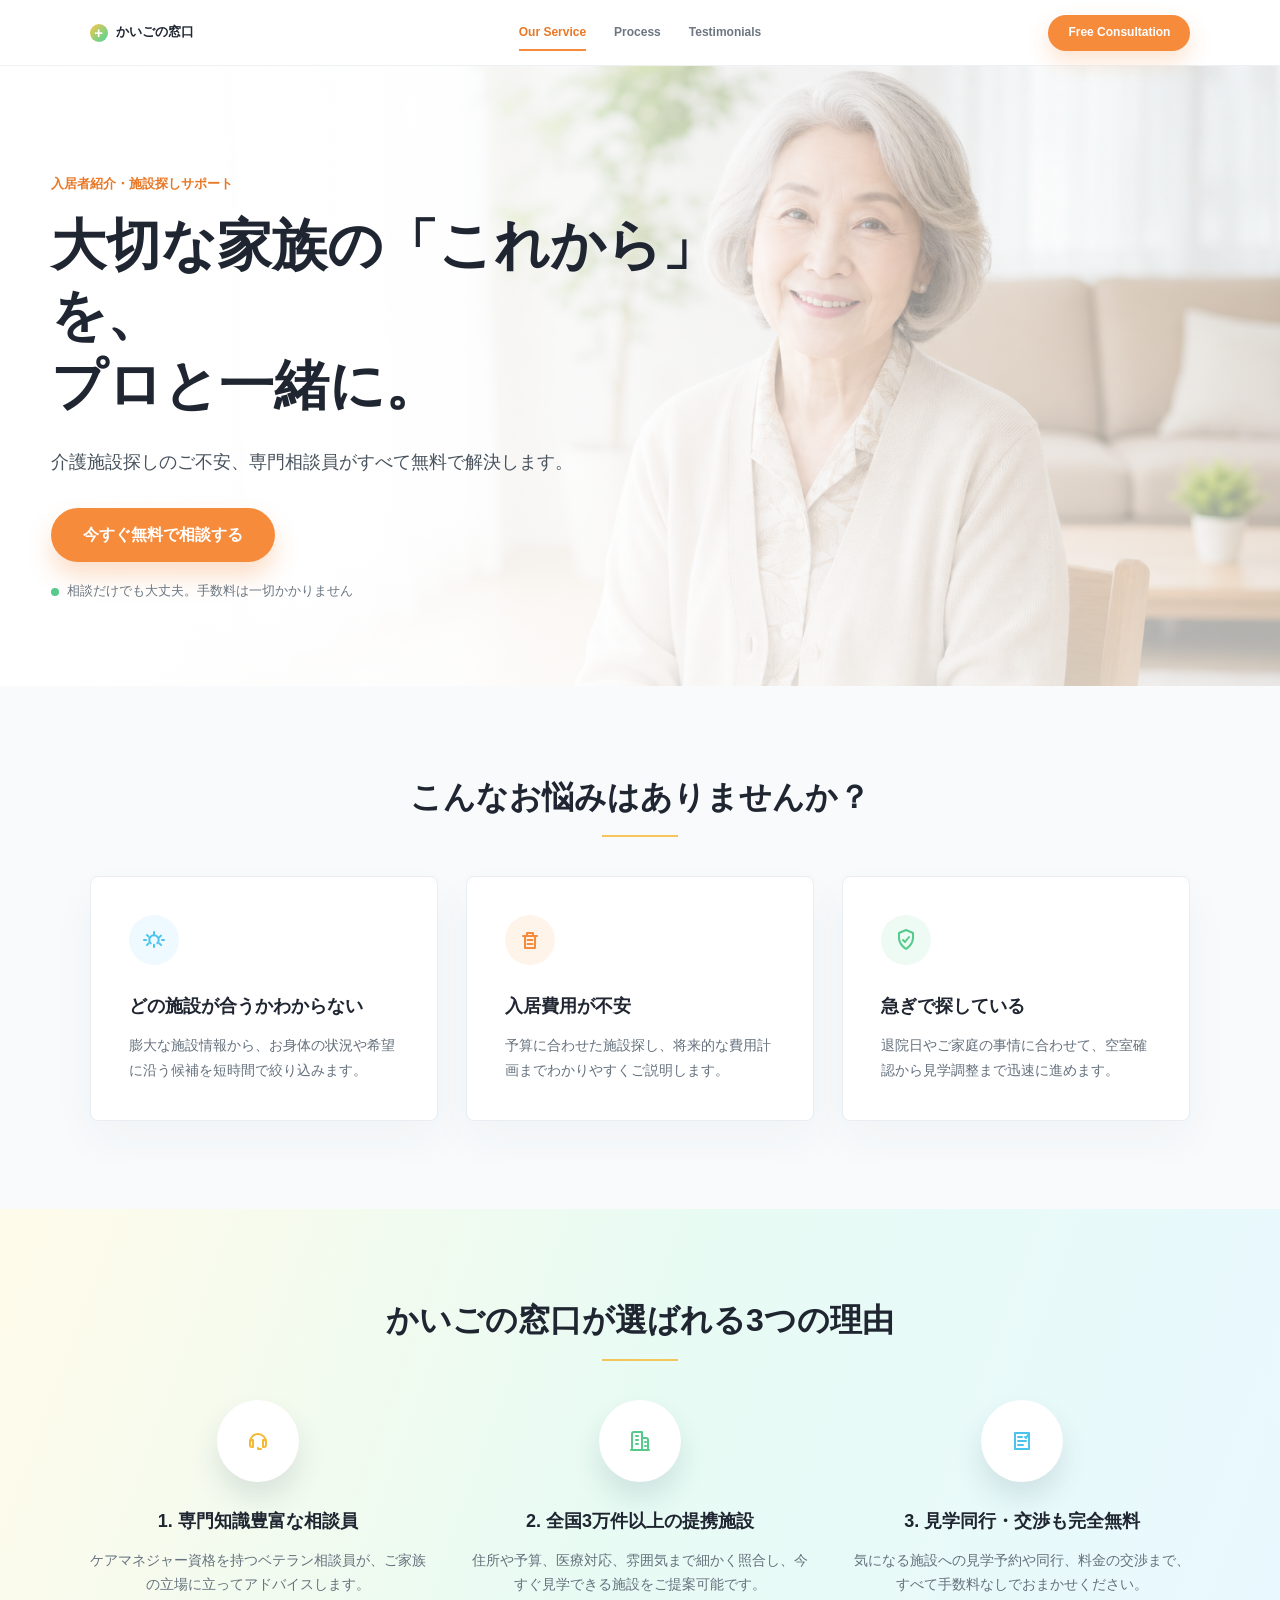
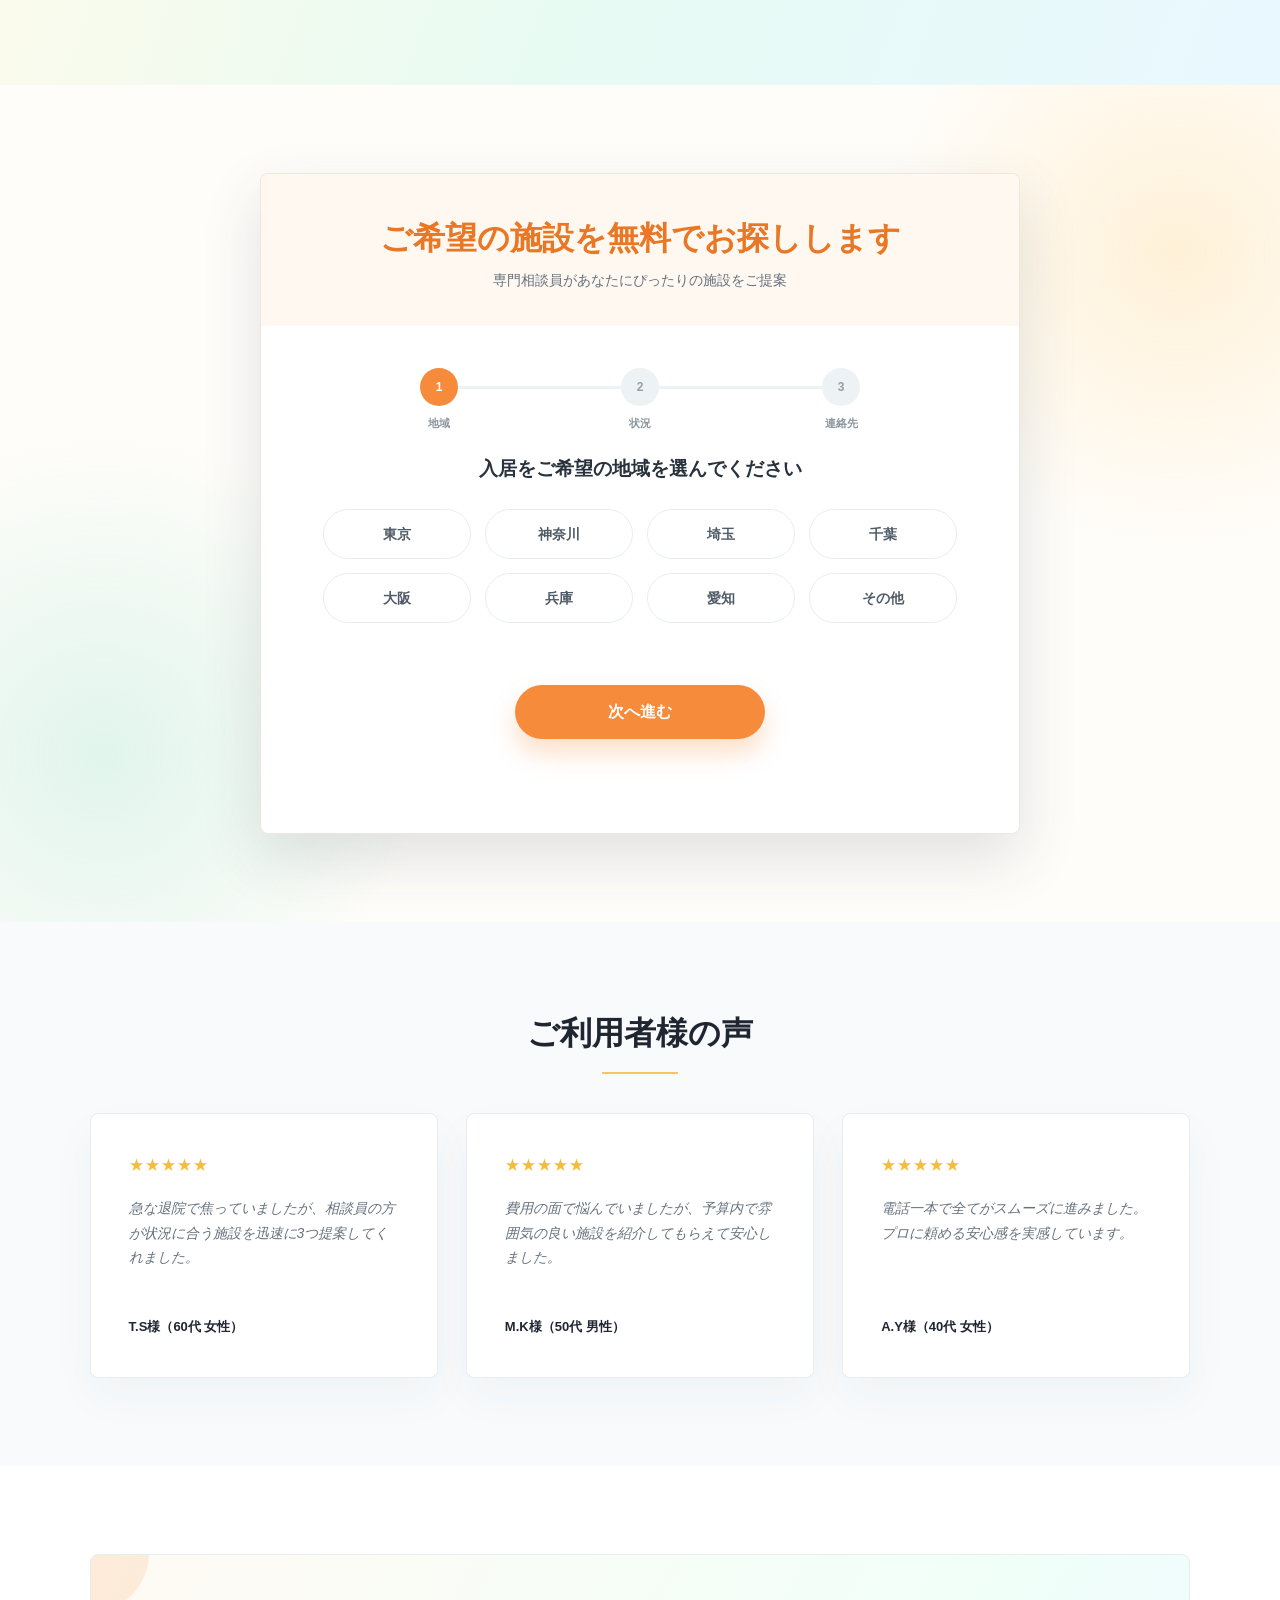
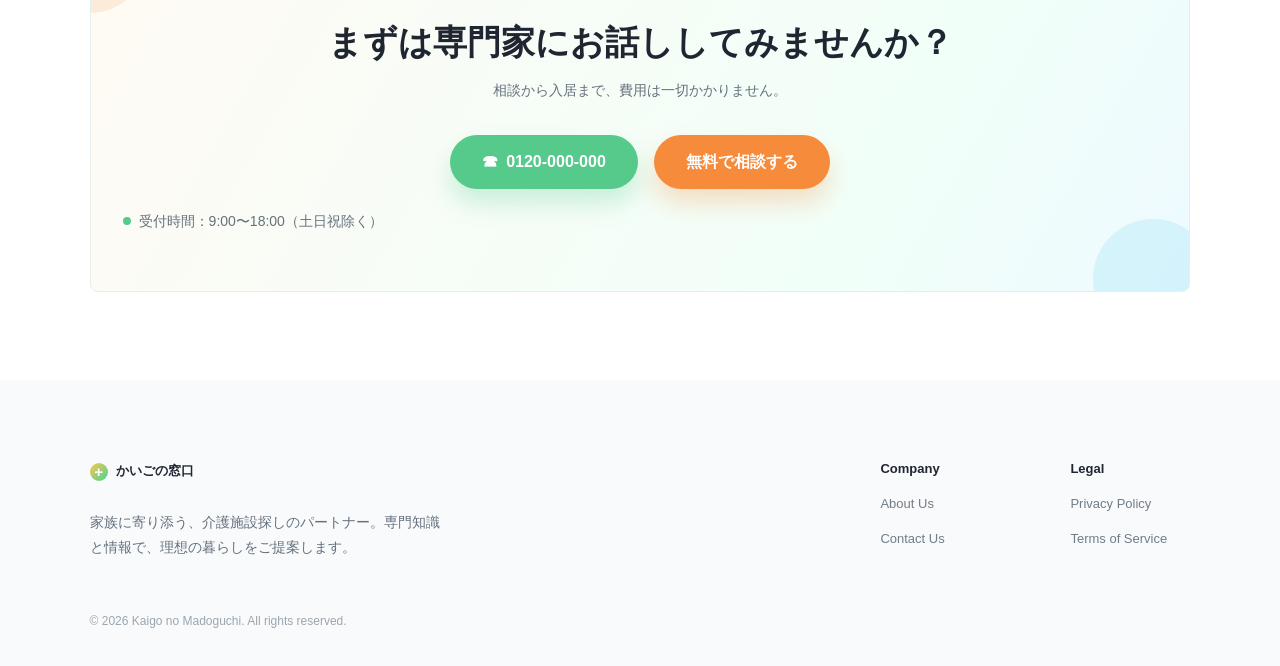
==== index.html @ 195979b4 "Netlify Forms対応・フォーム送信機能を実装" ====
<!doctype html>
<html lang="ja">
  <head>
    <meta charset="utf-8">
    <meta name="viewport" content="width=device-width, initial-scale=1">
    <title>かいごの窓口 | 入居者紹介</title>
    <meta name="description" content="介護施設探しの不安を専門相談員が無料でサポートする入居者紹介LPです。">
    <link rel="stylesheet" href="./styles.css">
  </head>
  <body>
    <header class="site-header">
      <a class="brand" href="#top" aria-label="かいごの窓口">
        <span class="brand-mark" aria-hidden="true">+</span>
        <span>かいごの窓口</span>
      </a>
      <nav class="site-nav" aria-label="ページ内ナビゲーション">
        <a class="active" href="#service">Our Service</a>
        <a href="#process">Process</a>
        <a href="#voice">Testimonials</a>
      </nav>
      <a class="nav-cta" href="#contact">Free Consultation</a>
    </header>

    <main id="top">
      <section class="hero" aria-labelledby="hero-title">
        <img class="hero-image" src="./assets/hero-senior.png" alt="明るいリビングで穏やかに微笑む高齢女性">
        <div class="hero-scrim" aria-hidden="true"></div>
        <div class="hero-content">
          <p class="eyebrow">入居者紹介・施設探しサポート</p>
          <h1 id="hero-title">大切な家族の「これから」を、<br>プロと一緒に。</h1>
          <p class="hero-copy">介護施設探しのご不安、専門相談員がすべて無料で解決します。</p>
          <a class="primary-button" href="#contact">今すぐ無料で相談する</a>
          <p class="micro-note"><span></span>相談だけでも大丈夫。手数料は一切かかりません</p>
        </div>
      </section>

      <section id="service" class="section worries" aria-labelledby="worries-title">
        <div class="section-heading">
          <h2 id="worries-title">こんなお悩みはありませんか？</h2>
        </div>
        <div class="card-grid three">
          <article class="info-card">
            <span class="icon-badge blue" aria-hidden="true">
              <svg viewBox="0 0 24 24"><path d="M12 19v-2.2m0-10.6V4m5.4 5.2 1.6-1.6M5 17l1.6-1.6M4 12H2m20 0h-2M6.6 8.6 5 7m12.4 8.4L19 17"/><path d="M8.7 15.3a4.7 4.7 0 1 1 6.6 0"/></svg>
            </span>
            <h3>どの施設が合うかわからない</h3>
            <p>膨大な施設情報から、お身体の状況や希望に沿う候補を短時間で絞り込みます。</p>
          </article>
          <article class="info-card">
            <span class="icon-badge orange" aria-hidden="true">
              <svg viewBox="0 0 24 24"><path d="M5 8h14M7 8v12h10V8M9 8V5h6v3"/><path d="M9.5 12h5m-5 4h5"/></svg>
            </span>
            <h3>入居費用が不安</h3>
            <p>予算に合わせた施設探し、将来的な費用計画までわかりやすくご説明します。</p>
          </article>
          <article class="info-card">
            <span class="icon-badge green" aria-hidden="true">
              <svg viewBox="0 0 24 24"><path d="M12 21s7-4.3 7-11V5l-7-3-7 3v5c0 6.7 7 11 7 11Z"/><path d="m9 12 2 2 4-5"/></svg>
            </span>
            <h3>急ぎで探している</h3>
            <p>退院日やご家庭の事情に合わせて、空室確認から見学調整まで迅速に進めます。</p>
          </article>
        </div>
      </section>

      <section id="process" class="section reasons" aria-labelledby="reasons-title">
        <div class="section-heading">
          <h2 id="reasons-title">かいごの窓口が選ばれる3つの理由</h2>
        </div>
        <div class="reason-grid">
          <article class="reason">
            <span class="reason-icon amber" aria-hidden="true">
              <svg viewBox="0 0 24 24"><path d="M4 13a8 8 0 1 1 16 0"/><path d="M4 13v3a2 2 0 0 0 2 2h1v-7H6a2 2 0 0 0-2 2Zm16 0v3a2 2 0 0 1-2 2h-1v-7h1a2 2 0 0 1 2 2Z"/><path d="M12 19v1h3"/></svg>
            </span>
            <h3>1. 専門知識豊富な相談員</h3>
            <p>ケアマネジャー資格を持つベテラン相談員が、ご家族の立場に立ってアドバイスします。</p>
          </article>
          <article class="reason">
            <span class="reason-icon green" aria-hidden="true">
              <svg viewBox="0 0 24 24"><path d="M4 21V5a2 2 0 0 1 2-2h8v18"/><path d="M14 9h4a2 2 0 0 1 2 2v10"/><path d="M8 7h2m-2 4h2m-2 4h2m7-2h1m-1 4h1M3 21h18"/></svg>
            </span>
            <h3>2. 全国3万件以上の提携施設</h3>
            <p>住所や予算、医療対応、雰囲気まで細かく照合し、今すぐ見学できる施設をご提案可能です。</p>
          </article>
          <article class="reason">
            <span class="reason-icon blue" aria-hidden="true">
              <svg viewBox="0 0 24 24"><path d="M5 4h14v16H5z"/><path d="M8 8h4m-4 4h8m-8 4h5"/><path d="m15 8 1 1 2-3"/></svg>
            </span>
            <h3>3. 見学同行・交渉も完全無料</h3>
            <p>気になる施設への見学予約や同行、料金の交渉まで、すべて手数料なしでおまかせください。</p>
          </article>
        </div>
      </section>

      <section id="contact" class="section form-section" aria-labelledby="form-title">
        <div class="form-shell">
          <div class="form-heading">
            <h2 id="form-title">ご希望の施設を無料でお探しします</h2>
            <p>専門相談員があなたにぴったりの施設をご提案</p>
          </div>
          <form class="step-form" name="contact" data-netlify="true" netlify-honeypot="bot-field" novalidate>
            <input type="hidden" name="form-name" value="contact">
            <input type="hidden" name="bot-field" style="display:none">
            <div class="steps" aria-label="入力ステップ">
              <span class="step-dot active" data-step-label="地域">1</span>
              <span class="step-line active"></span>
              <span class="step-dot" data-step-label="状況">2</span>
              <span class="step-line"></span>
              <span class="step-dot" data-step-label="連絡先">3</span>
            </div>

            <fieldset class="form-step active" data-step="0">
              <legend>入居をご希望の地域を選んでください</legend>
              <div class="choice-grid">
                <label><input type="radio" name="area" value="東京">東京</label>
                <label><input type="radio" name="area" value="神奈川">神奈川</label>
                <label><input type="radio" name="area" value="埼玉">埼玉</label>
                <label><input type="radio" name="area" value="千葉">千葉</label>
                <label><input type="radio" name="area" value="大阪">大阪</label>
                <label><input type="radio" name="area" value="兵庫">兵庫</label>
                <label><input type="radio" name="area" value="愛知">愛知</label>
                <label><input type="radio" name="area" value="その他">その他</label>
              </div>
            </fieldset>

            <fieldset class="form-step" data-step="1">
              <legend>いまのご状況を教えてください</legend>
              <div class="choice-grid">
                <label><input type="radio" name="timing" value="すぐに入居したい">すぐに入居したい</label>
                <label><input type="radio" name="timing" value="1か月以内">1か月以内</label>
                <label><input type="radio" name="timing" value="3か月以内">3か月以内</label>
                <label><input type="radio" name="timing" value="情報収集中">情報収集中</label>
              </div>
              <label class="select-label">
                ご予算の目安
                <select name="budget">
                  <option value="">選択してください</option>
                  <option>月額15万円以内</option>
                  <option>月額20万円以内</option>
                  <option>月額25万円以内</option>
                  <option>条件に合えば相談したい</option>
                </select>
              </label>
            </fieldset>

            <fieldset class="form-step" data-step="2">
              <legend>相談員からのご連絡先</legend>
              <div class="input-grid">
                <label>お名前<input name="name" autocomplete="name" placeholder="山田 花子"></label>
                <label>電話番号<input name="tel" inputmode="tel" autocomplete="tel" placeholder="090-0000-0000"></label>
              </div>
              <label class="textarea-label">ご相談内容<textarea name="message" rows="4" placeholder="医療対応、認知症対応、見学希望日など"></textarea></label>
            </fieldset>

            <p class="form-error" aria-live="polite"></p>
            <div class="form-actions">
              <button class="secondary-button" type="button" data-action="back">戻る</button>
              <button class="primary-button form-next" type="button" data-action="next">次へ進む</button>
              <button class="primary-button form-submit" type="submit">無料相談を送信</button>
            </div>
            <p class="form-success" role="status" aria-live="polite"></p>
          </form>
        </div>
      </section>

      <section id="voice" class="section voices" aria-labelledby="voice-title">
        <div class="section-heading">
          <h2 id="voice-title">ご利用者様の声</h2>
        </div>
        <div class="card-grid three">
          <article class="voice-card">
            <div class="stars" aria-label="5つ星">★★★★★</div>
            <p>急な退院で焦っていましたが、相談員の方が状況に合う施設を迅速に3つ提案してくれました。</p>
            <span>T.S様（60代 女性）</span>
          </article>
          <article class="voice-card">
            <div class="stars" aria-label="5つ星">★★★★★</div>
            <p>費用の面で悩んでいましたが、予算内で雰囲気の良い施設を紹介してもらえて安心しました。</p>
            <span>M.K様（50代 男性）</span>
          </article>
          <article class="voice-card">
            <div class="stars" aria-label="5つ星">★★★★★</div>
            <p>電話一本で全てがスムーズに進みました。プロに頼める安心感を実感しています。</p>
            <span>A.Y様（40代 女性）</span>
          </article>
        </div>
      </section>

      <section class="section final-cta" aria-labelledby="cta-title">
        <div class="cta-box">
          <h2 id="cta-title">まずは専門家にお話ししてみませんか？</h2>
          <p>相談から入居まで、費用は一切かかりません。</p>
          <div class="cta-actions">
            <a class="phone-button" href="tel:0120000000">0120-000-000</a>
            <a class="primary-button" href="#contact">無料で相談する</a>
          </div>
          <p class="micro-note"><span></span>受付時間：9:00〜18:00（土日祝除く）</p>
        </div>
      </section>
    </main>

    <footer class="site-footer">
      <div>
        <a class="brand" href="#top" aria-label="かいごの窓口">
          <span class="brand-mark" aria-hidden="true">+</span>
          <span>かいごの窓口</span>
        </a>
        <p>家族に寄り添う、介護施設探しのパートナー。専門知識と情報で、理想の暮らしをご提案します。</p>
      </div>
      <div class="footer-links">
        <div>
          <strong>Company</strong>
          <a href="#service">About Us</a>
          <a href="#contact">Contact Us</a>
        </div>
        <div>
          <strong>Legal</strong>
          <a href="#">Privacy Policy</a>
          <a href="#">Terms of Service</a>
        </div>
      </div>
      <small>© 2026 Kaigo no Madoguchi. All rights reserved.</small>
    </footer>

    <script src="./script.js"></script>
  </body>
</html>
---- styles.css ----
:root {
  --ink: #202631;
  --muted: #65717d;
  --line: #e9edf1;
  --soft: #f7f9fb;
  --orange: #f68b3c;
  --orange-dark: #e87826;
  --green: #55ca8b;
  --blue: #4bc4ed;
  --cream: #fff8f1;
  --shadow: 0 24px 60px rgba(40, 55, 70, .14);
}

* {
  box-sizing: border-box;
}

html {
  scroll-behavior: smooth;
}

body {
  margin: 0;
  color: var(--ink);
  font-family: -apple-system, BlinkMacSystemFont, "Hiragino Sans", "Yu Gothic", "YuGothic", "Noto Sans JP", sans-serif;
  line-height: 1.75;
  background: #fff;
}

a {
  color: inherit;
  text-decoration: none;
}

button,
input,
select,
textarea {
  font: inherit;
}

.site-header {
  position: sticky;
  top: 0;
  z-index: 20;
  display: grid;
  grid-template-columns: 1fr auto 1fr;
  align-items: center;
  gap: 24px;
  min-height: 62px;
  padding: 0 7vw;
  background: rgba(255, 255, 255, .9);
  border-bottom: 1px solid rgba(233, 237, 241, .78);
  backdrop-filter: blur(18px);
}

.brand {
  display: inline-flex;
  align-items: center;
  gap: 8px;
  width: max-content;
  font-size: 13px;
  font-weight: 700;
  letter-spacing: 0;
}

.brand-mark {
  display: grid;
  place-items: center;
  width: 18px;
  height: 18px;
  color: #fff;
  font-size: 15px;
  line-height: 1;
  background: linear-gradient(135deg, #ffc64a, #43d59b);
  border-radius: 50%;
}

.site-nav {
  display: flex;
  align-items: center;
  gap: 28px;
  color: #6d7680;
  font-size: 12px;
  font-weight: 700;
}

.site-nav a {
  position: relative;
  padding: 22px 0;
}

.site-nav a.active,
.site-nav a:hover {
  color: var(--orange-dark);
}

.site-nav a.active::after {
  position: absolute;
  left: 0;
  right: 0;
  bottom: 14px;
  height: 2px;
  background: var(--orange);
  content: "";
}

.nav-cta {
  justify-self: end;
  display: inline-flex;
  align-items: center;
  justify-content: center;
  min-height: 36px;
  padding: 0 20px;
  color: #fff;
  font-size: 12px;
  font-weight: 800;
  background: var(--orange);
  border-radius: 999px;
  box-shadow: 0 10px 22px rgba(246, 139, 60, .24);
}

.hero {
  position: relative;
  min-height: 620px;
  display: grid;
  align-items: center;
  overflow: hidden;
  background: #f8f5ef;
}

.hero-image {
  position: absolute;
  inset: 0;
  width: 100%;
  height: 100%;
  object-fit: cover;
  object-position: 64% center;
}

.hero-scrim {
  position: absolute;
  inset: 0;
  background:
    linear-gradient(90deg, rgba(255, 255, 255, .96) 0%, rgba(255, 255, 255, .88) 30%, rgba(255, 255, 255, .36) 66%, rgba(255, 255, 255, .18) 100%),
    linear-gradient(180deg, rgba(255, 255, 255, .1), rgba(255, 255, 255, .64));
}

.hero-content {
  position: relative;
  z-index: 1;
  width: min(92vw, 1180px);
  margin: 0 auto;
  padding-top: 24px;
}

.eyebrow {
  margin: 0 0 14px;
  color: var(--orange-dark);
  font-size: 13px;
  font-weight: 800;
}

h1,
h2,
h3,
p {
  overflow-wrap: anywhere;
}

h1 {
  max-width: 760px;
  margin: 0;
  font-size: clamp(35px, 4.3vw, 56px);
  line-height: 1.28;
  letter-spacing: 0;
}

h1::first-line {
  color: var(--ink);
}

.hero-copy {
  max-width: 570px;
  margin: 26px 0 30px;
  color: #48525d;
  font-size: 18px;
}

.primary-button,
.secondary-button,
.phone-button {
  display: inline-flex;
  align-items: center;
  justify-content: center;
  min-height: 54px;
  padding: 0 32px;
  border: 0;
  border-radius: 999px;
  cursor: pointer;
  font-weight: 800;
  transition: transform .18s ease, box-shadow .18s ease, background .18s ease;
}

.primary-button {
  color: #fff;
  background: var(--orange);
  box-shadow: 0 14px 25px rgba(246, 139, 60, .28);
}

.primary-button:hover,
.phone-button:hover {
  transform: translateY(-2px);
}

.primary-button:hover {
  background: var(--orange-dark);
}

.secondary-button {
  color: #55616d;
  background: #fff;
  border: 1px solid var(--line);
}

.micro-note {
  display: flex;
  align-items: center;
  gap: 8px;
  margin: 18px 0 0;
  color: #6a7681;
  font-size: 13px;
}

.micro-note span {
  width: 8px;
  height: 8px;
  background: var(--green);
  border-radius: 50%;
}

.section {
  padding: 88px 7vw;
}

.section-heading {
  margin: 0 auto 56px;
  text-align: center;
}

.section-heading h2 {
  position: relative;
  display: inline-block;
  margin: 0;
  font-size: clamp(24px, 2.5vw, 32px);
  line-height: 1.45;
  letter-spacing: 0;
}

.section-heading h2::after {
  position: absolute;
  left: 50%;
  bottom: -17px;
  width: 76px;
  height: 2px;
  background: #f4c65b;
  transform: translateX(-50%);
  content: "";
}

.worries,
.voices {
  background: #f8fafc;
}

.card-grid {
  width: min(1120px, 100%);
  margin: 0 auto;
  display: grid;
  gap: 28px;
}

.card-grid.three {
  grid-template-columns: repeat(3, minmax(0, 1fr));
}

.info-card,
.voice-card {
  min-height: 238px;
  padding: 38px;
  background: #fff;
  border: 1px solid var(--line);
  border-radius: 8px;
  box-shadow: 0 18px 45px rgba(44, 64, 84, .04);
}

.icon-badge,
.reason-icon {
  display: grid;
  place-items: center;
  border-radius: 50%;
}

.icon-badge {
  width: 50px;
  height: 50px;
  margin-bottom: 28px;
}

.icon-badge svg,
.reason-icon svg {
  width: 24px;
  height: 24px;
  fill: none;
  stroke: currentColor;
  stroke-width: 2;
  stroke-linecap: round;
  stroke-linejoin: round;
}

.icon-badge.blue {
  color: var(--blue);
  background: #eefaff;
}

.icon-badge.orange {
  color: var(--orange);
  background: #fff4ea;
}

.icon-badge.green {
  color: var(--green);
  background: #eefbf4;
}

.info-card h3,
.reason h3 {
  margin: 0 0 12px;
  font-size: 18px;
  line-height: 1.55;
}

.info-card p,
.reason p,
.voice-card p,
.form-heading p,
.cta-box p,
.site-footer p {
  margin: 0;
  color: var(--muted);
  font-size: 14px;
}

.reasons {
  background:
    linear-gradient(110deg, rgba(255, 249, 226, .72), rgba(226, 250, 241, .82) 50%, rgba(229, 247, 255, .85));
}

.reason-grid {
  width: min(1120px, 100%);
  margin: 0 auto;
  display: grid;
  grid-template-columns: repeat(3, minmax(0, 1fr));
  gap: 46px;
  text-align: center;
}

.reason-icon {
  width: 82px;
  height: 82px;
  margin: 0 auto 26px;
  background: #fff;
  border: 1px solid rgba(255, 255, 255, .84);
  box-shadow: 0 16px 28px rgba(35, 69, 86, .12);
}

.reason-icon.amber {
  color: #f6b933;
}

.reason-icon.green {
  color: var(--green);
}

.reason-icon.blue {
  color: var(--blue);
}

.form-section {
  position: relative;
  background:
    radial-gradient(circle at 8% 80%, rgba(105, 214, 184, .2), transparent 24%),
    radial-gradient(circle at 92% 20%, rgba(254, 201, 95, .22), transparent 22%),
    #fffdfa;
}

.form-shell {
  width: min(760px, 100%);
  margin: 0 auto;
  overflow: hidden;
  background: #fff;
  border: 1px solid rgba(236, 229, 221, .92);
  border-radius: 8px;
  box-shadow: var(--shadow);
}

.form-heading {
  padding: 42px 32px 34px;
  text-align: center;
  background: var(--cream);
}

.form-heading h2 {
  margin: 0 0 8px;
  color: var(--orange-dark);
  font-size: clamp(24px, 3vw, 32px);
  line-height: 1.38;
}

.step-form {
  padding: 42px clamp(22px, 6vw, 62px) 50px;
}

.steps {
  display: grid;
  grid-template-columns: 38px 1fr 38px 1fr 38px;
  align-items: center;
  width: min(440px, 100%);
  margin: 0 auto 46px;
}

.step-dot {
  position: relative;
  display: grid;
  place-items: center;
  width: 38px;
  height: 38px;
  color: #95a0aa;
  font-size: 12px;
  font-weight: 800;
  background: #edf2f4;
  border-radius: 50%;
}

.step-dot::after {
  position: absolute;
  top: calc(100% + 8px);
  left: 50%;
  color: #8b969f;
  font-size: 11px;
  white-space: nowrap;
  transform: translateX(-50%);
  content: attr(data-step-label);
}

.step-dot.active {
  color: #fff;
  background: var(--orange);
}

.step-line {
  height: 3px;
  background: #edf2f4;
}

.step-line.active {
  background: var(--orange);
}

.form-step {
  display: none;
  margin: 0;
  padding: 0;
  border: 0;
}

.form-step.active {
  display: block;
}

legend {
  width: 100%;
  margin-bottom: 24px;
  color: #28323d;
  font-size: 19px;
  font-weight: 800;
  text-align: center;
}

.choice-grid {
  display: grid;
  grid-template-columns: repeat(4, minmax(0, 1fr));
  gap: 14px;
}

.choice-grid label {
  display: grid;
  place-items: center;
  min-height: 50px;
  color: #4f5b66;
  font-size: 14px;
  font-weight: 700;
  background: #fff;
  border: 1px solid var(--line);
  border-radius: 999px;
  cursor: pointer;
}

.choice-grid input {
  position: absolute;
  opacity: 0;
  pointer-events: none;
}

.choice-grid label:has(input:checked) {
  color: #fff;
  background: var(--orange);
  border-color: var(--orange);
  box-shadow: 0 10px 20px rgba(246, 139, 60, .18);
}

.select-label,
.textarea-label,
.input-grid label {
  display: grid;
  gap: 8px;
  color: #4f5b66;
  font-size: 14px;
  font-weight: 800;
}

.select-label {
  margin-top: 24px;
}

select,
input,
textarea {
  width: 100%;
  min-height: 50px;
  padding: 12px 16px;
  color: var(--ink);
  background: #fff;
  border: 1px solid var(--line);
  border-radius: 8px;
  outline: none;
}

textarea {
  min-height: 112px;
  resize: vertical;
}

select:focus,
input:focus,
textarea:focus {
  border-color: var(--orange);
  box-shadow: 0 0 0 4px rgba(246, 139, 60, .12);
}

.input-grid {
  display: grid;
  grid-template-columns: repeat(2, minmax(0, 1fr));
  gap: 18px;
}

.textarea-label {
  margin-top: 18px;
}

.form-error,
.form-success {
  min-height: 24px;
  margin: 20px 0 0;
  text-align: center;
  font-size: 14px;
  font-weight: 800;
}

.form-error {
  color: #c94b31;
}

.form-success {
  color: #219862;
}

.form-actions {
  display: flex;
  justify-content: center;
  gap: 12px;
  margin-top: 18px;
}

.form-actions .primary-button {
  min-width: 250px;
}

.form-submit,
.secondary-button[hidden] {
  display: none;
}

.stars {
  margin-bottom: 18px;
  color: #f5bd33;
  font-size: 15px;
  letter-spacing: 1px;
}

.voice-card p {
  min-height: 98px;
  font-style: italic;
}

.voice-card span {
  display: block;
  margin-top: 22px;
  font-size: 13px;
  font-weight: 800;
}

.final-cta {
  background: #fff;
}

.cta-box {
  position: relative;
  width: min(1120px, 100%);
  margin: 0 auto;
  padding: 58px 32px;
  overflow: hidden;
  text-align: center;
  background: linear-gradient(120deg, #fffaf4, #f1fff9 72%, #eefaff);
  border: 1px solid #e4f0ec;
  border-radius: 8px;
}

.cta-box::before,
.cta-box::after {
  position: absolute;
  width: 120px;
  height: 120px;
  border-radius: 50%;
  content: "";
}

.cta-box::before {
  top: -62px;
  left: -62px;
  background: rgba(246, 139, 60, .14);
}

.cta-box::after {
  right: -24px;
  bottom: -48px;
  background: rgba(75, 196, 237, .16);
}

.cta-box h2 {
  margin: 0 0 6px;
  font-size: clamp(24px, 2.8vw, 34px);
}

.cta-actions {
  position: relative;
  z-index: 1;
  display: flex;
  justify-content: center;
  gap: 16px;
  margin: 32px 0 20px;
}

.phone-button {
  color: #fff;
  background: var(--green);
  box-shadow: 0 14px 25px rgba(85, 202, 139, .28);
}

.phone-button::before {
  margin-right: 8px;
  content: "☎";
}

.site-footer {
  display: grid;
  grid-template-columns: 1fr auto;
  gap: 52px;
  padding: 78px 7vw 34px;
  background: #f8fafc;
}

.site-footer p {
  max-width: 360px;
  margin-top: 24px;
}

.footer-links {
  display: flex;
  gap: 70px;
}

.footer-links div {
  display: grid;
  gap: 12px;
  align-content: start;
  min-width: 120px;
  color: #727d87;
  font-size: 13px;
}

.footer-links strong {
  color: var(--ink);
  font-size: 13px;
}

.site-footer small {
  grid-column: 1 / -1;
  color: #9ca6ae;
  font-size: 12px;
}

@media (max-width: 900px) {
  .site-header {
    grid-template-columns: 1fr auto;
    padding: 0 22px;
  }

  .site-nav {
    display: none;
  }

  .nav-cta {
    min-height: 34px;
    padding: 0 14px;
  }

  .hero {
    min-height: 560px;
  }

  .hero-scrim {
    background: linear-gradient(90deg, rgba(255, 255, 255, .98), rgba(255, 255, 255, .74));
  }

  .card-grid.three,
  .reason-grid,
  .input-grid,
  .site-footer {
    grid-template-columns: 1fr;
  }

  .info-card,
  .voice-card {
    min-height: auto;
  }

  .choice-grid {
    grid-template-columns: repeat(2, minmax(0, 1fr));
  }

  .footer-links {
    gap: 36px;
  }
}

@media (max-width: 560px) {
  .section {
    padding: 66px 20px;
  }

  .hero {
    min-height: 640px;
  }

  .hero-content {
    width: calc(100% - 40px);
  }

  h1 {
    font-size: 34px;
  }

  .hero-copy {
    font-size: 16px;
  }

  .primary-button,
  .secondary-button,
  .phone-button {
    width: 100%;
    padding-inline: 18px;
  }

  .info-card,
  .voice-card {
    padding: 30px;
  }

  .reason-grid {
    gap: 38px;
  }

  .form-heading {
    padding: 34px 20px 28px;
  }

  .step-form {
    padding: 36px 20px 42px;
  }

  .choice-grid {
    gap: 10px;
  }

  .choice-grid label {
    min-height: 48px;
    font-size: 13px;
  }

  .form-actions,
  .cta-actions {
    flex-direction: column;
  }

  .form-actions .primary-button {
    min-width: 0;
  }

  .footer-links {
    flex-direction: column;
  }
}
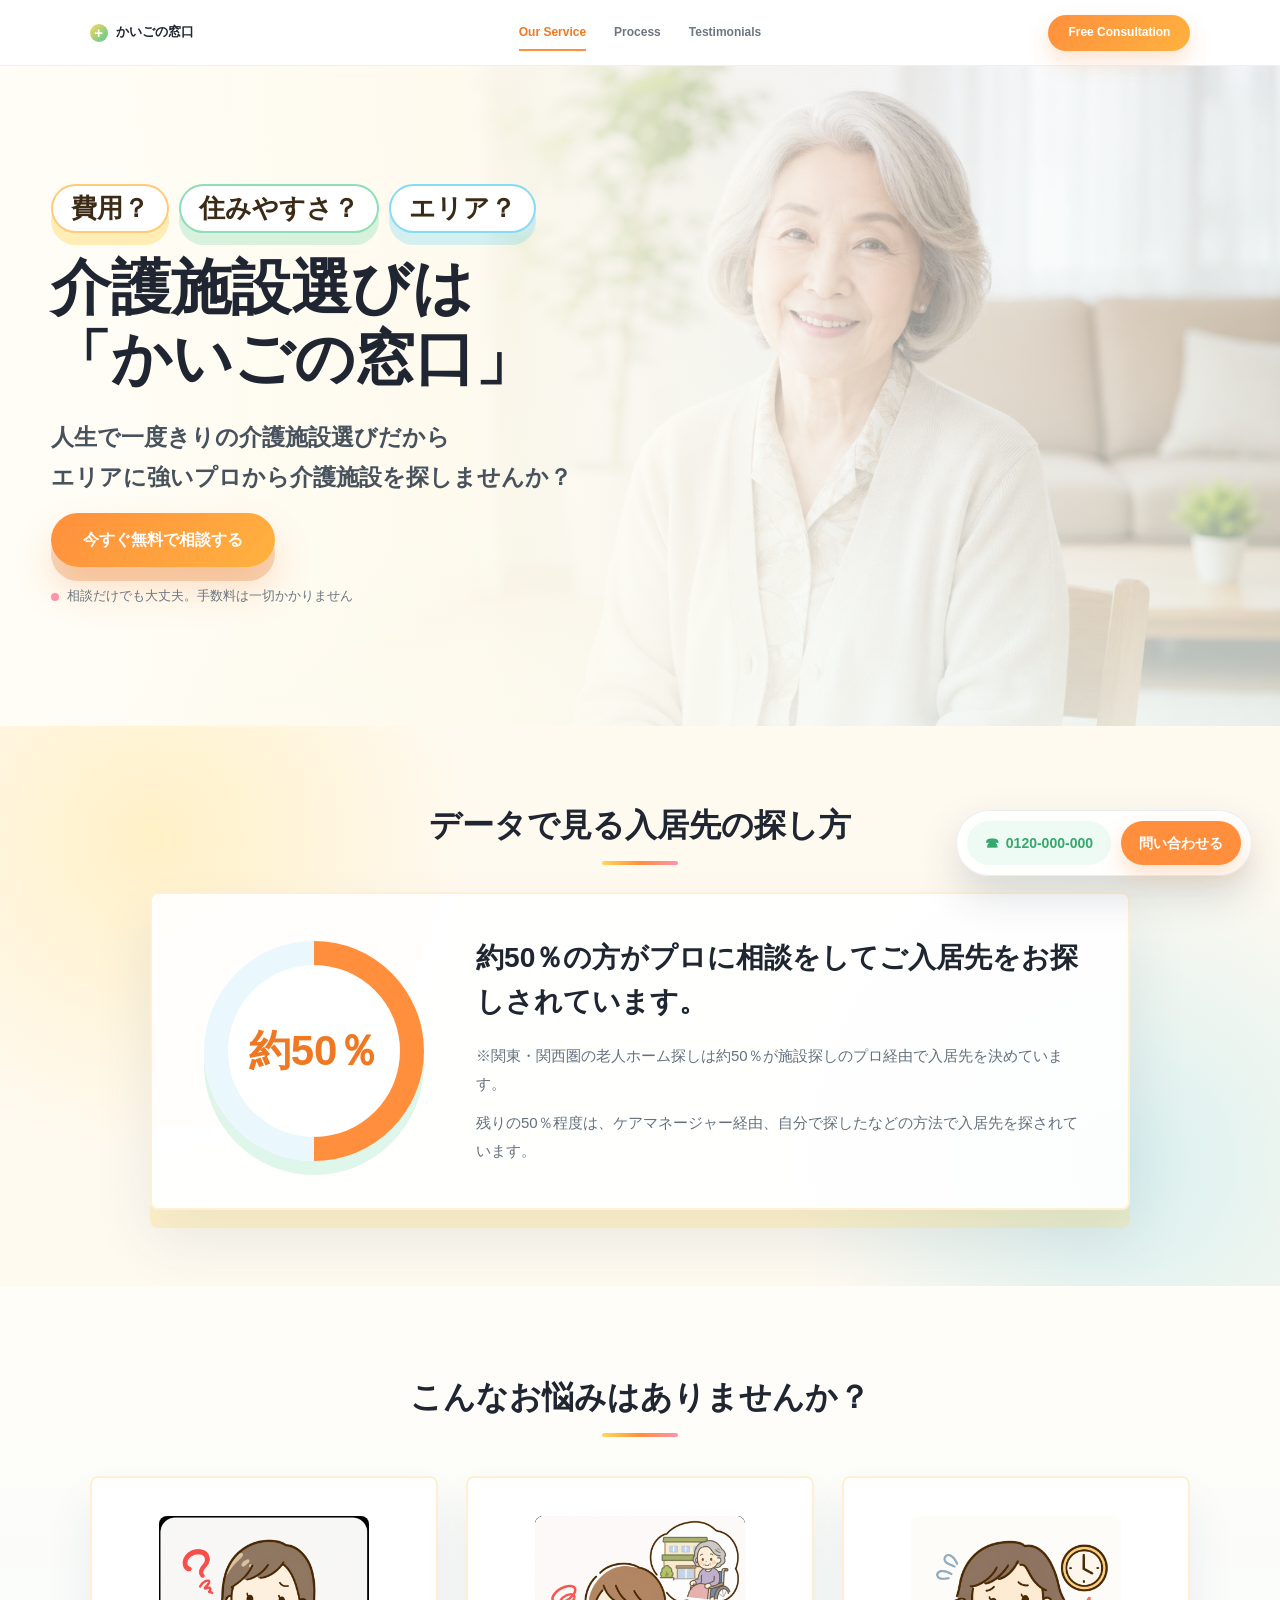
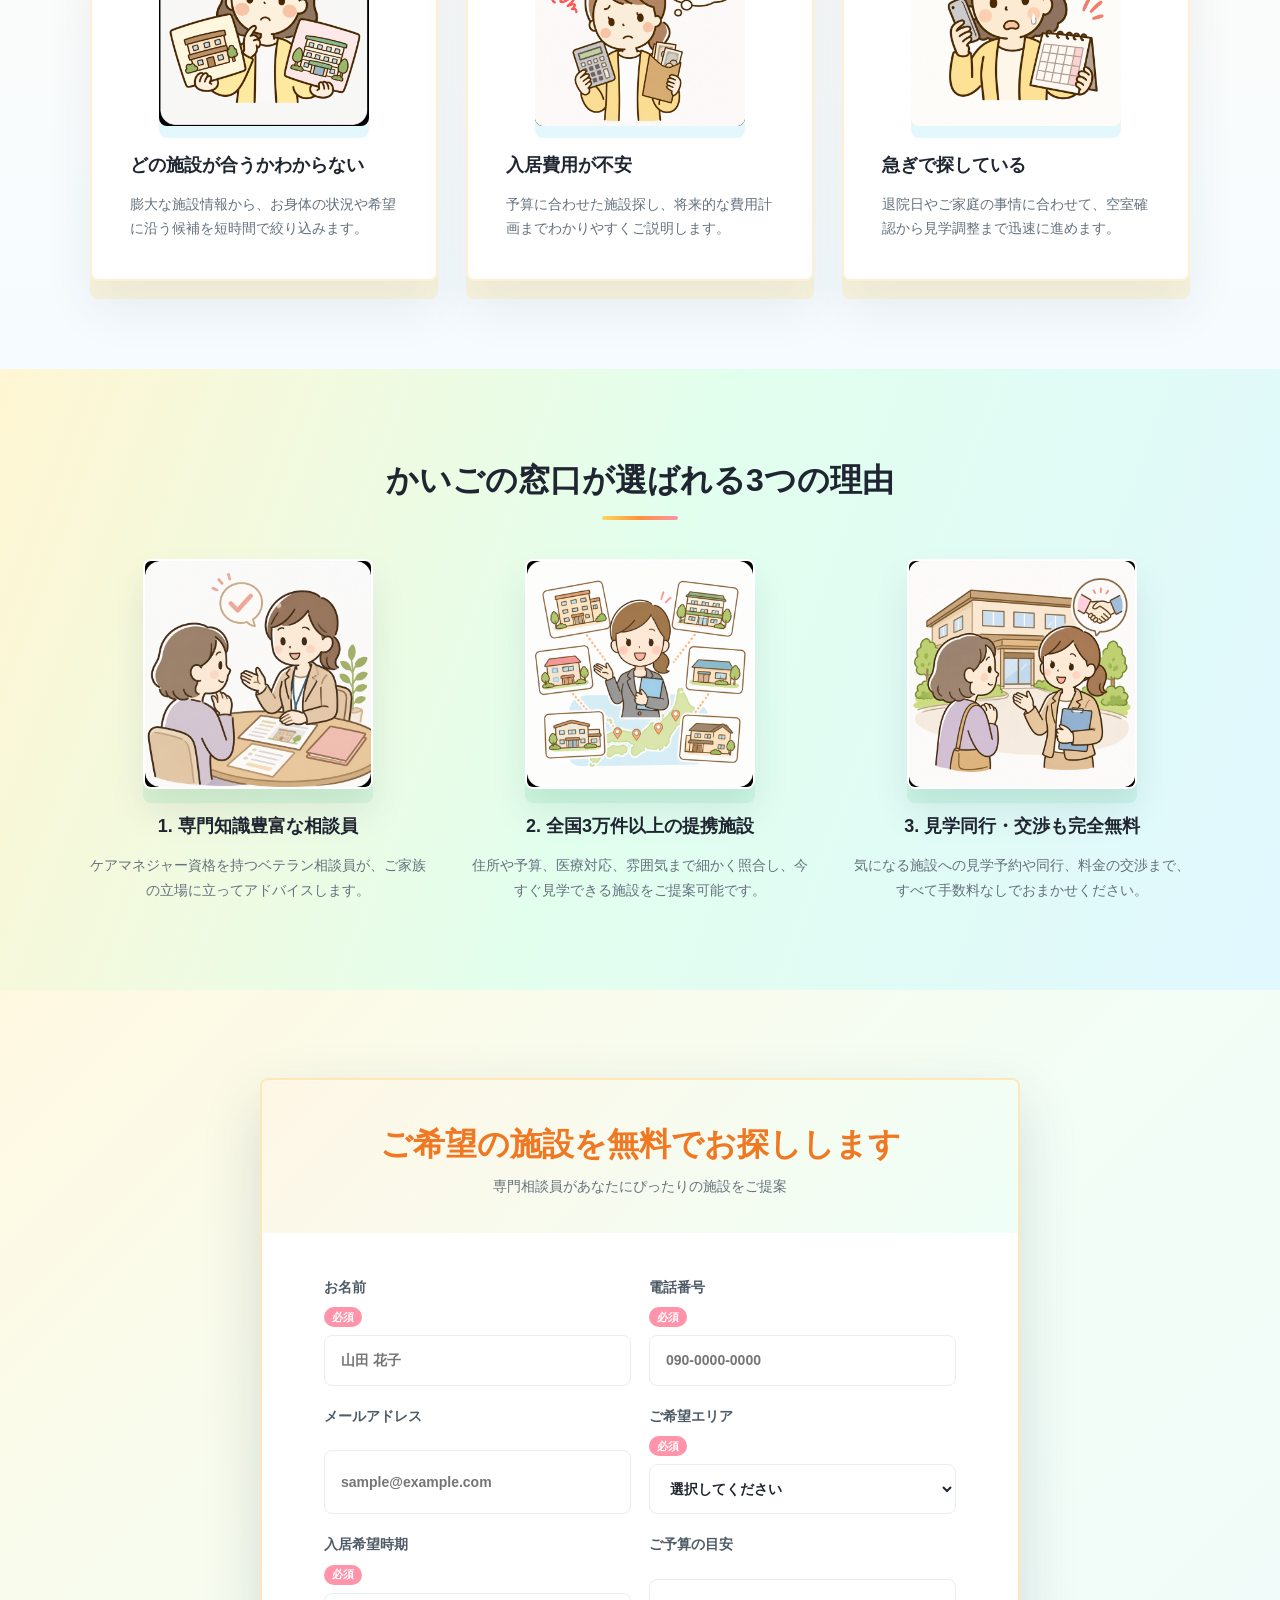
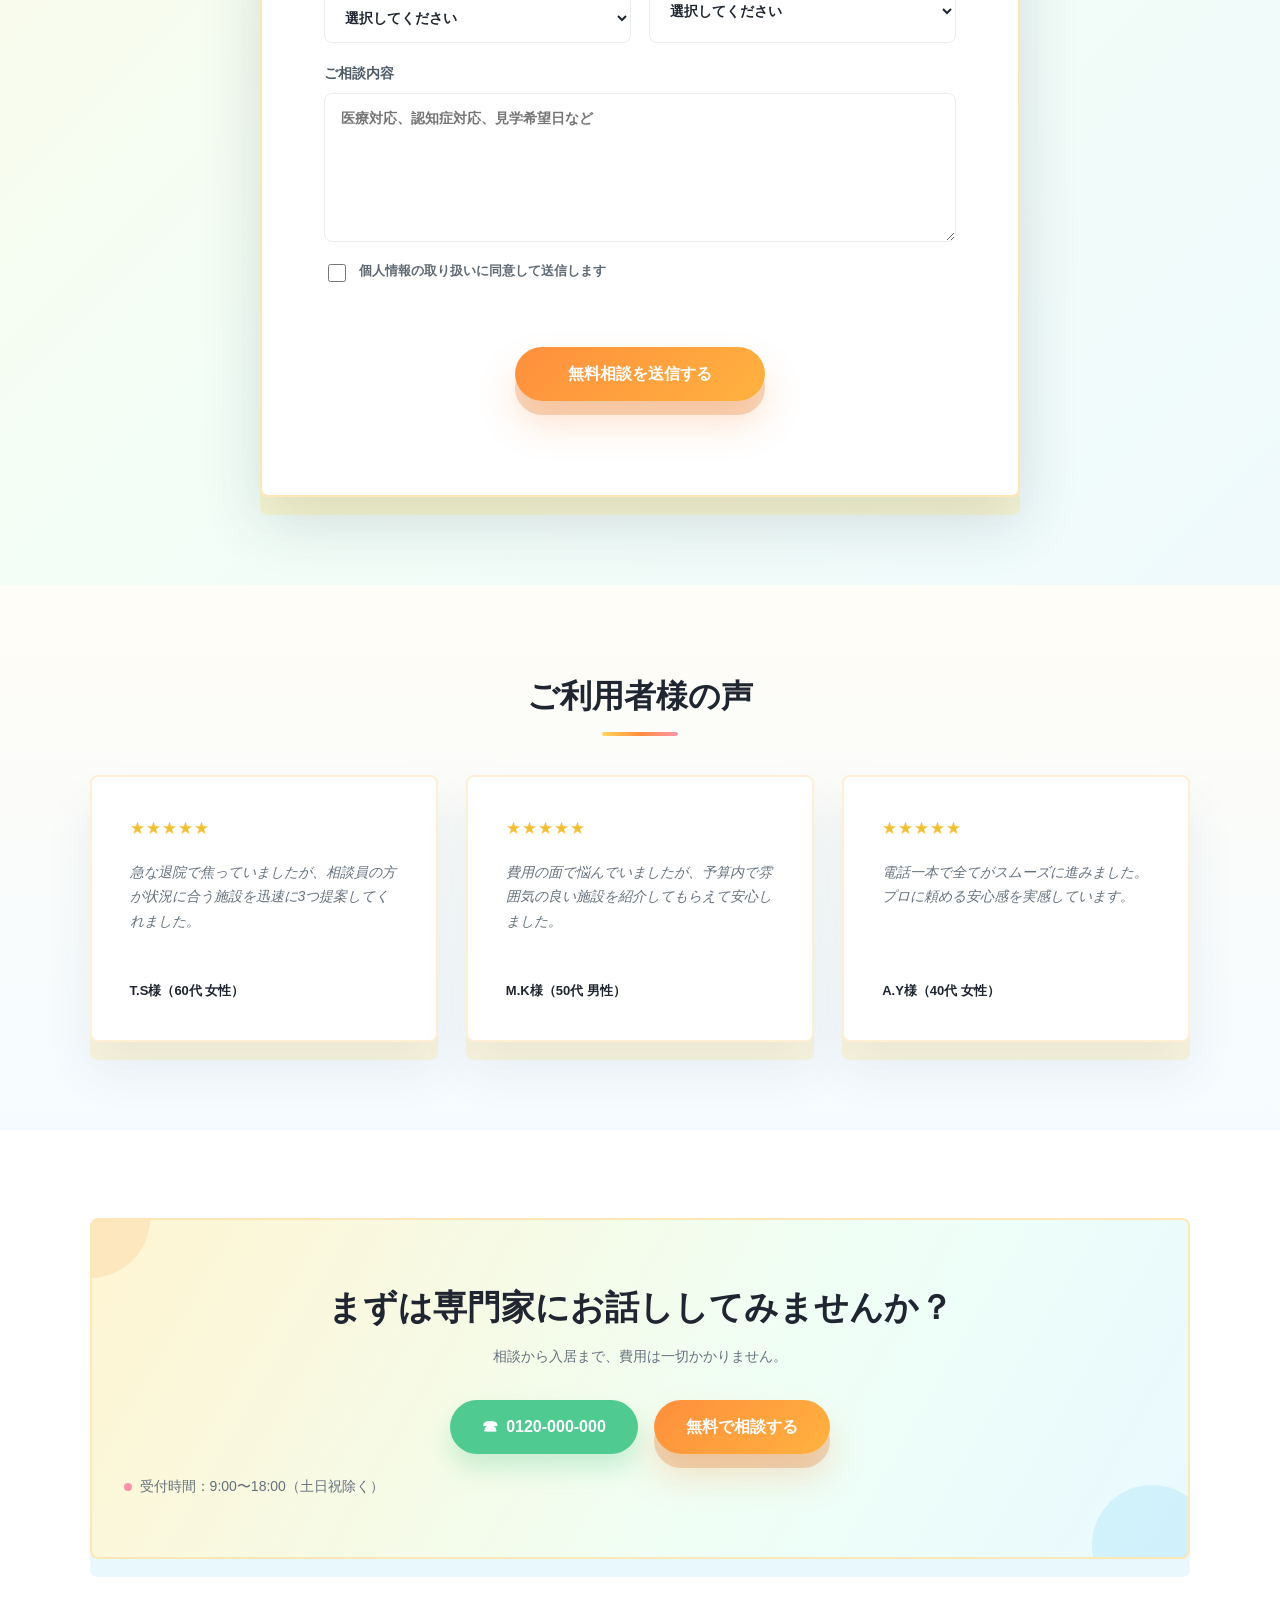
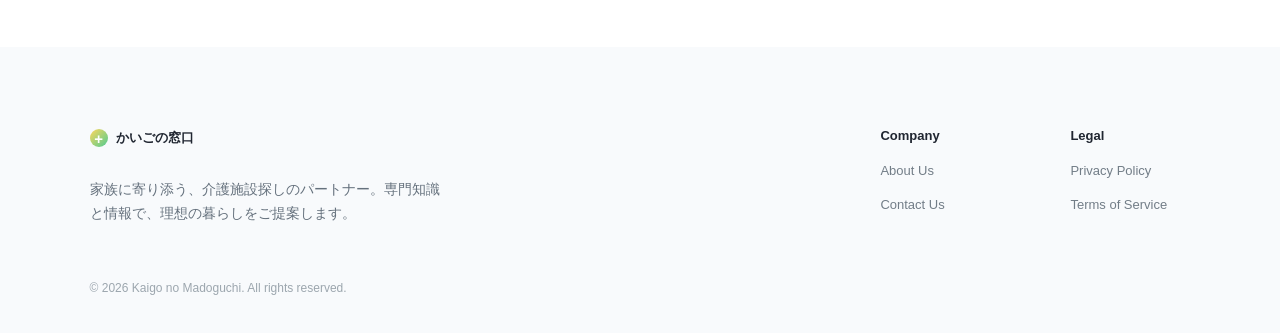
==== commit d867adc7: "LPデザイン更新：1ページフォーム・イラスト画像追加・データセクション追加" ====
--- a/index.html
+++ b/index.html
@@ -26,37 +26,51 @@
         <img class="hero-image" src="./assets/hero-senior.png" alt="明るいリビングで穏やかに微笑む高齢女性">
         <div class="hero-scrim" aria-hidden="true"></div>
         <div class="hero-content">
-          <p class="eyebrow">入居者紹介・施設探しサポート</p>
-          <h1 id="hero-title">大切な家族の「これから」を、<br>プロと一緒に。</h1>
-          <p class="hero-copy">介護施設探しのご不安、専門相談員がすべて無料で解決します。</p>
+          <div class="hero-question" aria-label="施設選びで気になること">
+            <span>費用？</span>
+            <span>住みやすさ？</span>
+            <span>エリア？</span>
+          </div>
+          <h1 id="hero-title">介護施設選びは<br>「かいごの窓口」</h1>
+          <p class="hero-copy">人生で一度きりの介護施設選びだから<br>エリアに強いプロから介護施設を探しませんか？</p>
           <a class="primary-button" href="#contact">今すぐ無料で相談する</a>
           <p class="micro-note"><span></span>相談だけでも大丈夫。手数料は一切かかりません</p>
         </div>
       </section>
 
+      <section class="section data-section" aria-labelledby="data-title">
+        <div class="section-heading">
+          <h2 id="data-title">データで見る入居先の探し方</h2>
+        </div>
+        <div class="data-card">
+          <div class="data-meter" aria-label="約50％が施設探しのプロ経由">
+            <span>約50％</span>
+          </div>
+          <div class="data-content">
+            <h3>約50％の方がプロに相談をしてご入居先をお探しされています。</h3>
+            <p>※関東・関西圏の老人ホーム探しは約50％が施設探しのプロ経由で入居先を決めています。</p>
+            <p>残りの50％程度は、ケアマネージャー経由、自分で探したなどの方法で入居先を探されています。</p>
+          </div>
+        </div>
+      </section>
+
       <section id="service" class="section worries" aria-labelledby="worries-title">
         <div class="section-heading">
           <h2 id="worries-title">こんなお悩みはありませんか？</h2>
         </div>
         <div class="card-grid three">
           <article class="info-card">
-            <span class="icon-badge blue" aria-hidden="true">
-              <svg viewBox="0 0 24 24"><path d="M12 19v-2.2m0-10.6V4m5.4 5.2 1.6-1.6M5 17l1.6-1.6M4 12H2m20 0h-2M6.6 8.6 5 7m12.4 8.4L19 17"/><path d="M8.7 15.3a4.7 4.7 0 1 1 6.6 0"/></svg>
-            </span>
+            <img class="worry-illustration" src="./assets/worry-facility.png" alt="施設選びに迷っている家族のイラスト">
             <h3>どの施設が合うかわからない</h3>
             <p>膨大な施設情報から、お身体の状況や希望に沿う候補を短時間で絞り込みます。</p>
           </article>
           <article class="info-card">
-            <span class="icon-badge orange" aria-hidden="true">
-              <svg viewBox="0 0 24 24"><path d="M5 8h14M7 8v12h10V8M9 8V5h6v3"/><path d="M9.5 12h5m-5 4h5"/></svg>
-            </span>
+            <img class="worry-illustration" src="./assets/worry-cost.png" alt="介護施設の費用に不安を感じる家族のイラスト">
             <h3>入居費用が不安</h3>
             <p>予算に合わせた施設探し、将来的な費用計画までわかりやすくご説明します。</p>
           </article>
           <article class="info-card">
-            <span class="icon-badge green" aria-hidden="true">
-              <svg viewBox="0 0 24 24"><path d="M12 21s7-4.3 7-11V5l-7-3-7 3v5c0 6.7 7 11 7 11Z"/><path d="m9 12 2 2 4-5"/></svg>
-            </span>
+            <img class="worry-illustration" src="./assets/worry-urgent.png" alt="急いで施設を探している家族のイラスト">
             <h3>急ぎで探している</h3>
             <p>退院日やご家庭の事情に合わせて、空室確認から見学調整まで迅速に進めます。</p>
           </article>
@@ -69,23 +83,17 @@
         </div>
         <div class="reason-grid">
           <article class="reason">
-            <span class="reason-icon amber" aria-hidden="true">
-              <svg viewBox="0 0 24 24"><path d="M4 13a8 8 0 1 1 16 0"/><path d="M4 13v3a2 2 0 0 0 2 2h1v-7H6a2 2 0 0 0-2 2Zm16 0v3a2 2 0 0 1-2 2h-1v-7h1a2 2 0 0 1 2 2Z"/><path d="M12 19v1h3"/></svg>
-            </span>
+            <img class="reason-illustration" src="./assets/reason-consultant.png" alt="専門相談員が家族に説明しているイラスト">
             <h3>1. 専門知識豊富な相談員</h3>
             <p>ケアマネジャー資格を持つベテラン相談員が、ご家族の立場に立ってアドバイスします。</p>
           </article>
           <article class="reason">
-            <span class="reason-icon green" aria-hidden="true">
-              <svg viewBox="0 0 24 24"><path d="M4 21V5a2 2 0 0 1 2-2h8v18"/><path d="M14 9h4a2 2 0 0 1 2 2v10"/><path d="M8 7h2m-2 4h2m-2 4h2m7-2h1m-1 4h1M3 21h18"/></svg>
-            </span>
+            <img class="reason-illustration" src="./assets/reason-network.png" alt="複数の提携施設を紹介しているイラスト">
             <h3>2. 全国3万件以上の提携施設</h3>
             <p>住所や予算、医療対応、雰囲気まで細かく照合し、今すぐ見学できる施設をご提案可能です。</p>
           </article>
           <article class="reason">
-            <span class="reason-icon blue" aria-hidden="true">
-              <svg viewBox="0 0 24 24"><path d="M5 4h14v16H5z"/><path d="M8 8h4m-4 4h8m-8 4h5"/><path d="m15 8 1 1 2-3"/></svg>
-            </span>
+            <img class="reason-illustration" src="./assets/reason-tour.png" alt="施設見学に同行してサポートする相談員のイラスト">
             <h3>3. 見学同行・交渉も完全無料</h3>
             <p>気になる施設への見学予約や同行、料金の交渉まで、すべて手数料なしでおまかせください。</p>
           </article>
@@ -98,41 +106,40 @@
             <h2 id="form-title">ご希望の施設を無料でお探しします</h2>
             <p>専門相談員があなたにぴったりの施設をご提案</p>
           </div>
-          <form class="step-form" name="contact" data-netlify="true" netlify-honeypot="bot-field" novalidate>
+          <form class="contact-form" name="contact" data-netlify="true" netlify-honeypot="bot-field" novalidate>
             <input type="hidden" name="form-name" value="contact">
             <input type="hidden" name="bot-field" style="display:none">
-            <div class="steps" aria-label="入力ステップ">
-              <span class="step-dot active" data-step-label="地域">1</span>
-              <span class="step-line active"></span>
-              <span class="step-dot" data-step-label="状況">2</span>
-              <span class="step-line"></span>
-              <span class="step-dot" data-step-label="連絡先">3</span>
-            </div>
-
-            <fieldset class="form-step active" data-step="0">
-              <legend>入居をご希望の地域を選んでください</legend>
-              <div class="choice-grid">
-                <label><input type="radio" name="area" value="東京">東京</label>
-                <label><input type="radio" name="area" value="神奈川">神奈川</label>
-                <label><input type="radio" name="area" value="埼玉">埼玉</label>
-                <label><input type="radio" name="area" value="千葉">千葉</label>
-                <label><input type="radio" name="area" value="大阪">大阪</label>
-                <label><input type="radio" name="area" value="兵庫">兵庫</label>
-                <label><input type="radio" name="area" value="愛知">愛知</label>
-                <label><input type="radio" name="area" value="その他">その他</label>
-              </div>
-            </fieldset>
-
-            <fieldset class="form-step" data-step="1">
-              <legend>いまのご状況を教えてください</legend>
-              <div class="choice-grid">
-                <label><input type="radio" name="timing" value="すぐに入居したい">すぐに入居したい</label>
-                <label><input type="radio" name="timing" value="1か月以内">1か月以内</label>
-                <label><input type="radio" name="timing" value="3か月以内">3か月以内</label>
-                <label><input type="radio" name="timing" value="情報収集中">情報収集中</label>
-              </div>
-              <label class="select-label">
-                ご予算の目安
+            <div class="input-grid">
+              <label>お名前<span>必須</span><input name="name" autocomplete="name" placeholder="山田 花子"></label>
+              <label>電話番号<span>必須</span><input name="tel" inputmode="tel" autocomplete="tel" placeholder="090-0000-0000"></label>
+            </div>
+            <div class="input-grid">
+              <label>メールアドレス<input name="email" type="email" autocomplete="email" placeholder="sample@example.com"></label>
+              <label>ご希望エリア<span>必須</span>
+                <select name="area">
+                  <option value="">選択してください</option>
+                  <option>東京</option>
+                  <option>神奈川</option>
+                  <option>埼玉</option>
+                  <option>千葉</option>
+                  <option>大阪</option>
+                  <option>兵庫</option>
+                  <option>愛知</option>
+                  <option>その他</option>
+                </select>
+              </label>
+            </div>
+            <div class="input-grid">
+              <label>入居希望時期<span>必須</span>
+                <select name="timing">
+                  <option value="">選択してください</option>
+                  <option>すぐに入居したい</option>
+                  <option>1か月以内</option>
+                  <option>3か月以内</option>
+                  <option>情報収集中</option>
+                </select>
+              </label>
+              <label>ご予算の目安
                 <select name="budget">
                   <option value="">選択してください</option>
                   <option>月額15万円以内</option>
@@ -141,22 +148,15 @@
                   <option>条件に合えば相談したい</option>
                 </select>
               </label>
-            </fieldset>
-
-            <fieldset class="form-step" data-step="2">
-              <legend>相談員からのご連絡先</legend>
-              <div class="input-grid">
-                <label>お名前<input name="name" autocomplete="name" placeholder="山田 花子"></label>
-                <label>電話番号<input name="tel" inputmode="tel" autocomplete="tel" placeholder="090-0000-0000"></label>
-              </div>
-              <label class="textarea-label">ご相談内容<textarea name="message" rows="4" placeholder="医療対応、認知症対応、見学希望日など"></textarea></label>
-            </fieldset>
-
+            </div>
+            <label class="textarea-label">ご相談内容<textarea name="message" rows="5" placeholder="医療対応、認知症対応、見学希望日など"></textarea></label>
+            <label class="privacy-check">
+              <input name="privacy" type="checkbox">
+              <span>個人情報の取り扱いに同意して送信します</span>
+            </label>
             <p class="form-error" aria-live="polite"></p>
             <div class="form-actions">
-              <button class="secondary-button" type="button" data-action="back">戻る</button>
-              <button class="primary-button form-next" type="button" data-action="next">次へ進む</button>
-              <button class="primary-button form-submit" type="submit">無料相談を送信</button>
+              <button class="primary-button form-submit" type="submit">無料相談を送信する</button>
             </div>
             <p class="form-success" role="status" aria-live="polite"></p>
           </form>
@@ -222,6 +222,11 @@
       <small>© 2026 Kaigo no Madoguchi. All rights reserved.</small>
     </footer>
 
+    <div class="sticky-contact" aria-label="お問い合わせ導線">
+      <a class="sticky-phone" href="tel:0120000000">0120-000-000</a>
+      <a class="sticky-button" href="#contact">問い合わせる</a>
+    </div>
+
     <script src="./script.js"></script>
   </body>
 </html>
--- a/styles.css
+++ b/styles.css
@@ -3,12 +3,14 @@
   --muted: #65717d;
   --line: #e9edf1;
   --soft: #f7f9fb;
-  --orange: #f68b3c;
-  --orange-dark: #e87826;
-  --green: #55ca8b;
-  --blue: #4bc4ed;
-  --cream: #fff8f1;
-  --shadow: 0 24px 60px rgba(40, 55, 70, .14);
+  --orange: #ff8f3d;
+  --orange-dark: #f07822;
+  --yellow: #ffd75d;
+  --green: #4fcb91;
+  --blue: #43c7ef;
+  --pink: #ff93aa;
+  --cream: #fff7e6;
+  --shadow: 0 24px 60px rgba(40, 55, 70, .16);
 }
 
 * {
@@ -24,7 +26,7 @@
   color: var(--ink);
   font-family: -apple-system, BlinkMacSystemFont, "Hiragino Sans", "Yu Gothic", "YuGothic", "Noto Sans JP", sans-serif;
   line-height: 1.75;
-  background: #fff;
+  background: #fffdf7;
 }
 
 a {
@@ -72,7 +74,7 @@
   color: #fff;
   font-size: 15px;
   line-height: 1;
-  background: linear-gradient(135deg, #ffc64a, #43d59b);
+  background: linear-gradient(135deg, var(--yellow), var(--green));
   border-radius: 50%;
 }
 
@@ -115,18 +117,19 @@
   color: #fff;
   font-size: 12px;
   font-weight: 800;
-  background: var(--orange);
+  background: linear-gradient(135deg, var(--orange), #ffb23f);
   border-radius: 999px;
   box-shadow: 0 10px 22px rgba(246, 139, 60, .24);
 }
 
 .hero {
   position: relative;
-  min-height: 620px;
+  min-height: 660px;
   display: grid;
   align-items: center;
   overflow: hidden;
-  background: #f8f5ef;
+  background:
+    linear-gradient(135deg, #fff7df 0%, #f2fff7 48%, #edfaff 100%);
 }
 
 .hero-image {
@@ -142,8 +145,8 @@
   position: absolute;
   inset: 0;
   background:
-    linear-gradient(90deg, rgba(255, 255, 255, .96) 0%, rgba(255, 255, 255, .88) 30%, rgba(255, 255, 255, .36) 66%, rgba(255, 255, 255, .18) 100%),
-    linear-gradient(180deg, rgba(255, 255, 255, .1), rgba(255, 255, 255, .64));
+    linear-gradient(90deg, rgba(255, 253, 246, .98) 0%, rgba(255, 250, 237, .9) 35%, rgba(255, 255, 255, .36) 70%, rgba(255, 255, 255, .14) 100%),
+    linear-gradient(180deg, rgba(255, 255, 255, .06), rgba(245, 255, 250, .76));
 }
 
 .hero-content {
@@ -151,14 +154,22 @@
   z-index: 1;
   width: min(92vw, 1180px);
   margin: 0 auto;
-  padding-top: 24px;
+  padding-top: 0;
 }
 
 .eyebrow {
-  margin: 0 0 14px;
-  color: var(--orange-dark);
+  display: inline-flex;
+  align-items: center;
+  min-height: 34px;
+  margin: 0 0 18px;
+  padding: 0 14px;
+  color: #26805d;
   font-size: 13px;
   font-weight: 800;
+  background: #e9fff3;
+  border: 1px solid #bef1d4;
+  border-radius: 999px;
+  box-shadow: 0 10px 20px rgba(79, 203, 145, .16);
 }
 
 h1,
@@ -171,20 +182,49 @@
 h1 {
   max-width: 760px;
   margin: 0;
-  font-size: clamp(35px, 4.3vw, 56px);
-  line-height: 1.28;
+  font-size: clamp(38px, 4.7vw, 64px);
+  line-height: 1.18;
   letter-spacing: 0;
 }
 
-h1::first-line {
-  color: var(--ink);
+.hero-question {
+  display: flex;
+  flex-wrap: wrap;
+  gap: 10px;
+  margin: 0 0 20px;
+}
+
+.hero-question span {
+  display: inline-flex;
+  align-items: center;
+  min-height: 46px;
+  padding: 0 18px;
+  color: #3b2a16;
+  font-size: clamp(18px, 2vw, 26px);
+  font-weight: 900;
+  background: #fff;
+  border: 2px solid rgba(255, 183, 72, .72);
+  border-radius: 999px;
+  box-shadow: 0 12px 0 rgba(255, 214, 93, .42);
+}
+
+.hero-question span:nth-child(2) {
+  border-color: rgba(79, 203, 145, .64);
+  box-shadow: 0 12px 0 rgba(79, 203, 145, .22);
+}
+
+.hero-question span:nth-child(3) {
+  border-color: rgba(67, 199, 239, .64);
+  box-shadow: 0 12px 0 rgba(67, 199, 239, .22);
 }
 
 .hero-copy {
-  max-width: 570px;
-  margin: 26px 0 30px;
+  max-width: 680px;
+  margin: 22px 0 16px;
   color: #48525d;
-  font-size: 18px;
+  font-size: clamp(18px, 2vw, 23px);
+  font-weight: 700;
+  line-height: 1.75;
 }
 
 .primary-button,
@@ -204,8 +244,8 @@
 
 .primary-button {
   color: #fff;
-  background: var(--orange);
-  box-shadow: 0 14px 25px rgba(246, 139, 60, .28);
+  background: linear-gradient(135deg, var(--orange), #ffb23f);
+  box-shadow: 0 14px 0 rgba(224, 107, 25, .26), 0 22px 36px rgba(246, 139, 60, .26);
 }
 
 .primary-button:hover,
@@ -214,7 +254,7 @@
 }
 
 .primary-button:hover {
-  background: var(--orange-dark);
+  background: linear-gradient(135deg, var(--orange-dark), var(--orange));
 }
 
 .secondary-button {
@@ -235,7 +275,7 @@
 .micro-note span {
   width: 8px;
   height: 8px;
-  background: var(--green);
+  background: var(--pink);
   border-radius: 50%;
 }
 
@@ -263,14 +303,91 @@
   bottom: -17px;
   width: 76px;
   height: 2px;
-  background: #f4c65b;
+  height: 4px;
+  background: linear-gradient(90deg, var(--yellow), var(--orange), var(--pink));
+  border-radius: 999px;
   transform: translateX(-50%);
   content: "";
 }
 
 .worries,
 .voices {
-  background: #f8fafc;
+  background:
+    linear-gradient(180deg, #fffdf7, #f5fbff);
+}
+
+.data-section {
+  padding-top: 76px;
+  padding-bottom: 76px;
+  background:
+    radial-gradient(circle at 12% 20%, rgba(255, 215, 93, .28), transparent 26%),
+    radial-gradient(circle at 88% 78%, rgba(67, 199, 239, .2), transparent 28%),
+    #fffaf0;
+}
+
+.data-section .section-heading {
+  margin-bottom: 44px;
+}
+
+.data-card {
+  width: min(980px, 100%);
+  margin: 0 auto;
+  display: grid;
+  grid-template-columns: 240px 1fr;
+  align-items: center;
+  gap: 42px;
+  padding: 42px;
+  background: rgba(255, 255, 255, .92);
+  border: 2px solid #fff0d5;
+  border-radius: 8px;
+  box-shadow: 0 18px 0 rgba(255, 215, 93, .24), 0 30px 58px rgba(44, 64, 84, .1);
+}
+
+.data-meter {
+  position: relative;
+  display: grid;
+  place-items: center;
+  width: 220px;
+  aspect-ratio: 1;
+  margin: 0 auto;
+  color: var(--orange-dark);
+  font-weight: 900;
+  background:
+    conic-gradient(var(--orange) 0 50%, #eaf8fd 50% 100%);
+  border-radius: 50%;
+  box-shadow: 0 14px 0 rgba(79, 203, 145, .18);
+}
+
+.data-meter::before {
+  position: absolute;
+  inset: 24px;
+  background: #fff;
+  border-radius: 50%;
+  content: "";
+}
+
+.data-meter span {
+  position: relative;
+  z-index: 1;
+  font-size: 42px;
+  line-height: 1;
+}
+
+.data-content h3 {
+  margin: 0 0 18px;
+  font-size: clamp(22px, 2.2vw, 30px);
+  line-height: 1.55;
+}
+
+.data-content p {
+  margin: 0;
+  color: var(--muted);
+  font-size: 15px;
+  line-height: 1.9;
+}
+
+.data-content p + p {
+  margin-top: 10px;
 }
 
 .card-grid {
@@ -289,13 +406,28 @@
   min-height: 238px;
   padding: 38px;
   background: #fff;
-  border: 1px solid var(--line);
+  border: 2px solid #fff0d5;
   border-radius: 8px;
-  box-shadow: 0 18px 45px rgba(44, 64, 84, .04);
-}
-
-.icon-badge,
-.reason-icon {
+  box-shadow: 0 18px 0 rgba(255, 215, 93, .2), 0 28px 48px rgba(44, 64, 84, .08);
+}
+
+.info-card {
+  display: grid;
+  align-content: start;
+}
+
+.worry-illustration {
+  width: min(100%, 210px);
+  aspect-ratio: 1;
+  margin: 0 auto 26px;
+  display: block;
+  object-fit: cover;
+  border-radius: 8px;
+  background: #fff8ef;
+  box-shadow: 0 12px 0 rgba(67, 199, 239, .14);
+}
+
+.icon-badge {
   display: grid;
   place-items: center;
   border-radius: 50%;
@@ -307,8 +439,7 @@
   margin-bottom: 28px;
 }
 
-.icon-badge svg,
-.reason-icon svg {
+.icon-badge svg {
   width: 24px;
   height: 24px;
   fill: none;
@@ -353,7 +484,7 @@
 
 .reasons {
   background:
-    linear-gradient(110deg, rgba(255, 249, 226, .72), rgba(226, 250, 241, .82) 50%, rgba(229, 247, 255, .85));
+    linear-gradient(110deg, rgba(255, 245, 205, .86), rgba(222, 255, 237, .9) 50%, rgba(222, 247, 255, .92));
 }
 
 .reason-grid {
@@ -365,32 +496,22 @@
   text-align: center;
 }
 
-.reason-icon {
-  width: 82px;
-  height: 82px;
-  margin: 0 auto 26px;
+.reason-illustration {
+  width: min(100%, 230px);
+  aspect-ratio: 1;
+  margin: 0 auto 24px;
+  display: block;
+  object-fit: cover;
+  border-radius: 8px;
   background: #fff;
-  border: 1px solid rgba(255, 255, 255, .84);
-  box-shadow: 0 16px 28px rgba(35, 69, 86, .12);
-}
-
-.reason-icon.amber {
-  color: #f6b933;
-}
-
-.reason-icon.green {
-  color: var(--green);
-}
-
-.reason-icon.blue {
-  color: var(--blue);
+  border: 2px solid rgba(255, 255, 255, .96);
+  box-shadow: 0 14px 0 rgba(79, 203, 145, .14), 0 22px 36px rgba(35, 69, 86, .1);
 }
 
 .form-section {
   position: relative;
   background:
-    radial-gradient(circle at 8% 80%, rgba(105, 214, 184, .2), transparent 24%),
-    radial-gradient(circle at 92% 20%, rgba(254, 201, 95, .22), transparent 22%),
+    linear-gradient(135deg, rgba(255, 236, 155, .26), rgba(226, 255, 241, .42) 48%, rgba(224, 247, 255, .5)),
     #fffdfa;
 }
 
@@ -399,15 +520,15 @@
   margin: 0 auto;
   overflow: hidden;
   background: #fff;
-  border: 1px solid rgba(236, 229, 221, .92);
+  border: 2px solid #ffe7b7;
   border-radius: 8px;
-  box-shadow: var(--shadow);
+  box-shadow: 0 18px 0 rgba(255, 215, 93, .24), var(--shadow);
 }
 
 .form-heading {
   padding: 42px 32px 34px;
   text-align: center;
-  background: var(--cream);
+  background: linear-gradient(135deg, var(--cream), #effff7);
 }
 
 .form-heading h2 {
@@ -417,109 +538,10 @@
   line-height: 1.38;
 }
 
-.step-form {
+.contact-form {
   padding: 42px clamp(22px, 6vw, 62px) 50px;
 }
 
-.steps {
-  display: grid;
-  grid-template-columns: 38px 1fr 38px 1fr 38px;
-  align-items: center;
-  width: min(440px, 100%);
-  margin: 0 auto 46px;
-}
-
-.step-dot {
-  position: relative;
-  display: grid;
-  place-items: center;
-  width: 38px;
-  height: 38px;
-  color: #95a0aa;
-  font-size: 12px;
-  font-weight: 800;
-  background: #edf2f4;
-  border-radius: 50%;
-}
-
-.step-dot::after {
-  position: absolute;
-  top: calc(100% + 8px);
-  left: 50%;
-  color: #8b969f;
-  font-size: 11px;
-  white-space: nowrap;
-  transform: translateX(-50%);
-  content: attr(data-step-label);
-}
-
-.step-dot.active {
-  color: #fff;
-  background: var(--orange);
-}
-
-.step-line {
-  height: 3px;
-  background: #edf2f4;
-}
-
-.step-line.active {
-  background: var(--orange);
-}
-
-.form-step {
-  display: none;
-  margin: 0;
-  padding: 0;
-  border: 0;
-}
-
-.form-step.active {
-  display: block;
-}
-
-legend {
-  width: 100%;
-  margin-bottom: 24px;
-  color: #28323d;
-  font-size: 19px;
-  font-weight: 800;
-  text-align: center;
-}
-
-.choice-grid {
-  display: grid;
-  grid-template-columns: repeat(4, minmax(0, 1fr));
-  gap: 14px;
-}
-
-.choice-grid label {
-  display: grid;
-  place-items: center;
-  min-height: 50px;
-  color: #4f5b66;
-  font-size: 14px;
-  font-weight: 700;
-  background: #fff;
-  border: 1px solid var(--line);
-  border-radius: 999px;
-  cursor: pointer;
-}
-
-.choice-grid input {
-  position: absolute;
-  opacity: 0;
-  pointer-events: none;
-}
-
-.choice-grid label:has(input:checked) {
-  color: #fff;
-  background: var(--orange);
-  border-color: var(--orange);
-  box-shadow: 0 10px 20px rgba(246, 139, 60, .18);
-}
-
-.select-label,
 .textarea-label,
 .input-grid label {
   display: grid;
@@ -529,8 +551,17 @@
   font-weight: 800;
 }
 
-.select-label {
-  margin-top: 24px;
+.input-grid label span {
+  justify-self: start;
+  display: inline-grid;
+  place-items: center;
+  min-height: 20px;
+  padding: 0 8px;
+  color: #fff;
+  font-size: 11px;
+  line-height: 1;
+  background: var(--pink);
+  border-radius: 999px;
 }
 
 select,
@@ -555,7 +586,7 @@
 input:focus,
 textarea:focus {
   border-color: var(--orange);
-  box-shadow: 0 0 0 4px rgba(246, 139, 60, .12);
+  box-shadow: 0 0 0 4px rgba(255, 143, 61, .16);
 }
 
 .input-grid {
@@ -564,8 +595,29 @@
   gap: 18px;
 }
 
+.input-grid + .input-grid {
+  margin-top: 18px;
+}
+
 .textarea-label {
   margin-top: 18px;
+}
+
+.privacy-check {
+  display: flex;
+  align-items: flex-start;
+  gap: 10px;
+  margin-top: 18px;
+  color: #5f6a75;
+  font-size: 13px;
+  font-weight: 700;
+}
+
+.privacy-check input {
+  width: 18px;
+  min-height: 18px;
+  margin-top: 4px;
+  accent-color: var(--orange);
 }
 
 .form-error,
@@ -596,9 +648,8 @@
   min-width: 250px;
 }
 
-.form-submit,
-.secondary-button[hidden] {
-  display: none;
+.form-submit {
+  min-width: min(100%, 360px);
 }
 
 .stars {
@@ -631,9 +682,10 @@
   padding: 58px 32px;
   overflow: hidden;
   text-align: center;
-  background: linear-gradient(120deg, #fffaf4, #f1fff9 72%, #eefaff);
-  border: 1px solid #e4f0ec;
+  background: linear-gradient(120deg, #fff5d2, #effff6 62%, #e9f9ff);
+  border: 2px solid #ffe7b7;
   border-radius: 8px;
+  box-shadow: 0 18px 0 rgba(67, 199, 239, .12);
 }
 
 .cta-box::before,
@@ -720,6 +772,51 @@
   font-size: 12px;
 }
 
+.sticky-contact {
+  position: fixed;
+  right: 28px;
+  bottom: 24px;
+  z-index: 30;
+  display: flex;
+  align-items: center;
+  gap: 10px;
+  padding: 10px;
+  background: rgba(255, 255, 255, .9);
+  border: 1px solid rgba(233, 237, 241, .92);
+  border-radius: 999px;
+  box-shadow: 0 18px 42px rgba(35, 52, 68, .16);
+  backdrop-filter: blur(16px);
+}
+
+.sticky-phone,
+.sticky-button {
+  display: inline-flex;
+  align-items: center;
+  justify-content: center;
+  min-height: 44px;
+  padding: 0 18px;
+  border-radius: 999px;
+  font-size: 14px;
+  font-weight: 800;
+  white-space: nowrap;
+}
+
+.sticky-phone {
+  color: #35a86d;
+  background: #eefbf4;
+}
+
+.sticky-phone::before {
+  margin-right: 7px;
+  content: "☎";
+}
+
+.sticky-button {
+  color: #fff;
+  background: var(--orange);
+  box-shadow: 0 10px 22px rgba(246, 139, 60, .25);
+}
+
 @media (max-width: 900px) {
   .site-header {
     grid-template-columns: 1fr auto;
@@ -736,7 +833,7 @@
   }
 
   .hero {
-    min-height: 560px;
+    min-height: 600px;
   }
 
   .hero-scrim {
@@ -744,21 +841,23 @@
   }
 
   .card-grid.three,
+  .data-card,
   .reason-grid,
   .input-grid,
   .site-footer {
     grid-template-columns: 1fr;
   }
 
+  .data-card {
+    gap: 28px;
+    text-align: center;
+  }
+
   .info-card,
   .voice-card {
     min-height: auto;
   }
 
-  .choice-grid {
-    grid-template-columns: repeat(2, minmax(0, 1fr));
-  }
-
   .footer-links {
     gap: 36px;
   }
@@ -770,7 +869,7 @@
   }
 
   .hero {
-    min-height: 640px;
+    min-height: 680px;
   }
 
   .hero-content {
@@ -778,11 +877,52 @@
   }
 
   h1 {
-    font-size: 34px;
+    font-size: 36px;
+    line-height: 1.22;
   }
 
   .hero-copy {
     font-size: 16px;
+  }
+
+  .hero-question {
+    gap: 8px;
+  }
+
+  .data-section {
+    padding-top: 58px;
+    padding-bottom: 62px;
+  }
+
+  .data-card {
+    padding: 30px 22px;
+  }
+
+  .data-meter {
+    width: 170px;
+  }
+
+  .data-meter::before {
+    inset: 19px;
+  }
+
+  .data-meter span {
+    font-size: 34px;
+  }
+
+  .data-content h3 {
+    font-size: 20px;
+  }
+
+  .data-content p {
+    text-align: left;
+  }
+
+  .hero-question span {
+    min-height: 40px;
+    padding: 0 13px;
+    font-size: 17px;
+    box-shadow: 0 8px 0 rgba(255, 214, 93, .42);
   }
 
   .primary-button,
@@ -805,17 +945,8 @@
     padding: 34px 20px 28px;
   }
 
-  .step-form {
+  .contact-form {
     padding: 36px 20px 42px;
-  }
-
-  .choice-grid {
-    gap: 10px;
-  }
-
-  .choice-grid label {
-    min-height: 48px;
-    font-size: 13px;
   }
 
   .form-actions,
@@ -830,4 +961,25 @@
   .footer-links {
     flex-direction: column;
   }
-}
+
+  .sticky-contact {
+    right: 12px;
+    bottom: 12px;
+    left: 12px;
+    display: grid;
+    grid-template-columns: 1fr 1fr;
+    gap: 8px;
+    padding: 8px;
+  }
+
+  .sticky-phone,
+  .sticky-button {
+    min-height: 46px;
+    padding-inline: 10px;
+    font-size: 13px;
+  }
+
+  body {
+    padding-bottom: 78px;
+  }
+}
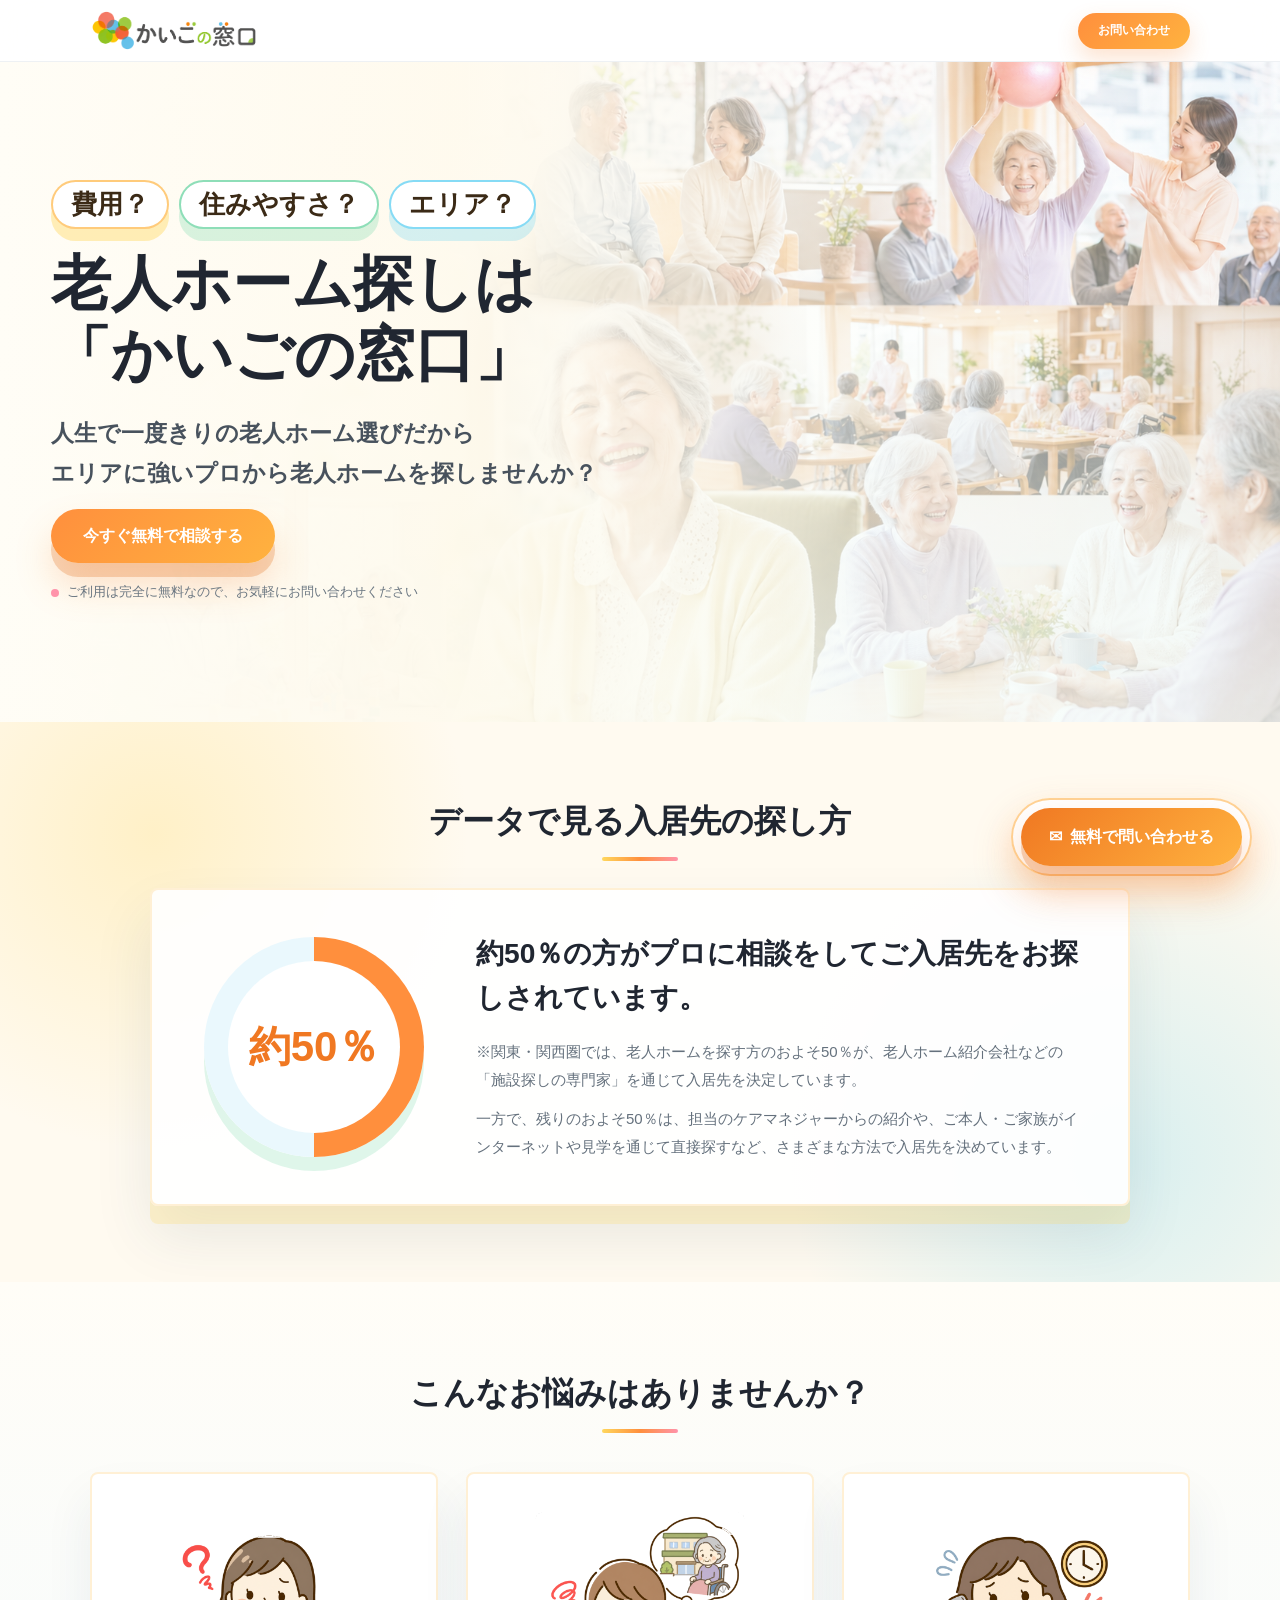
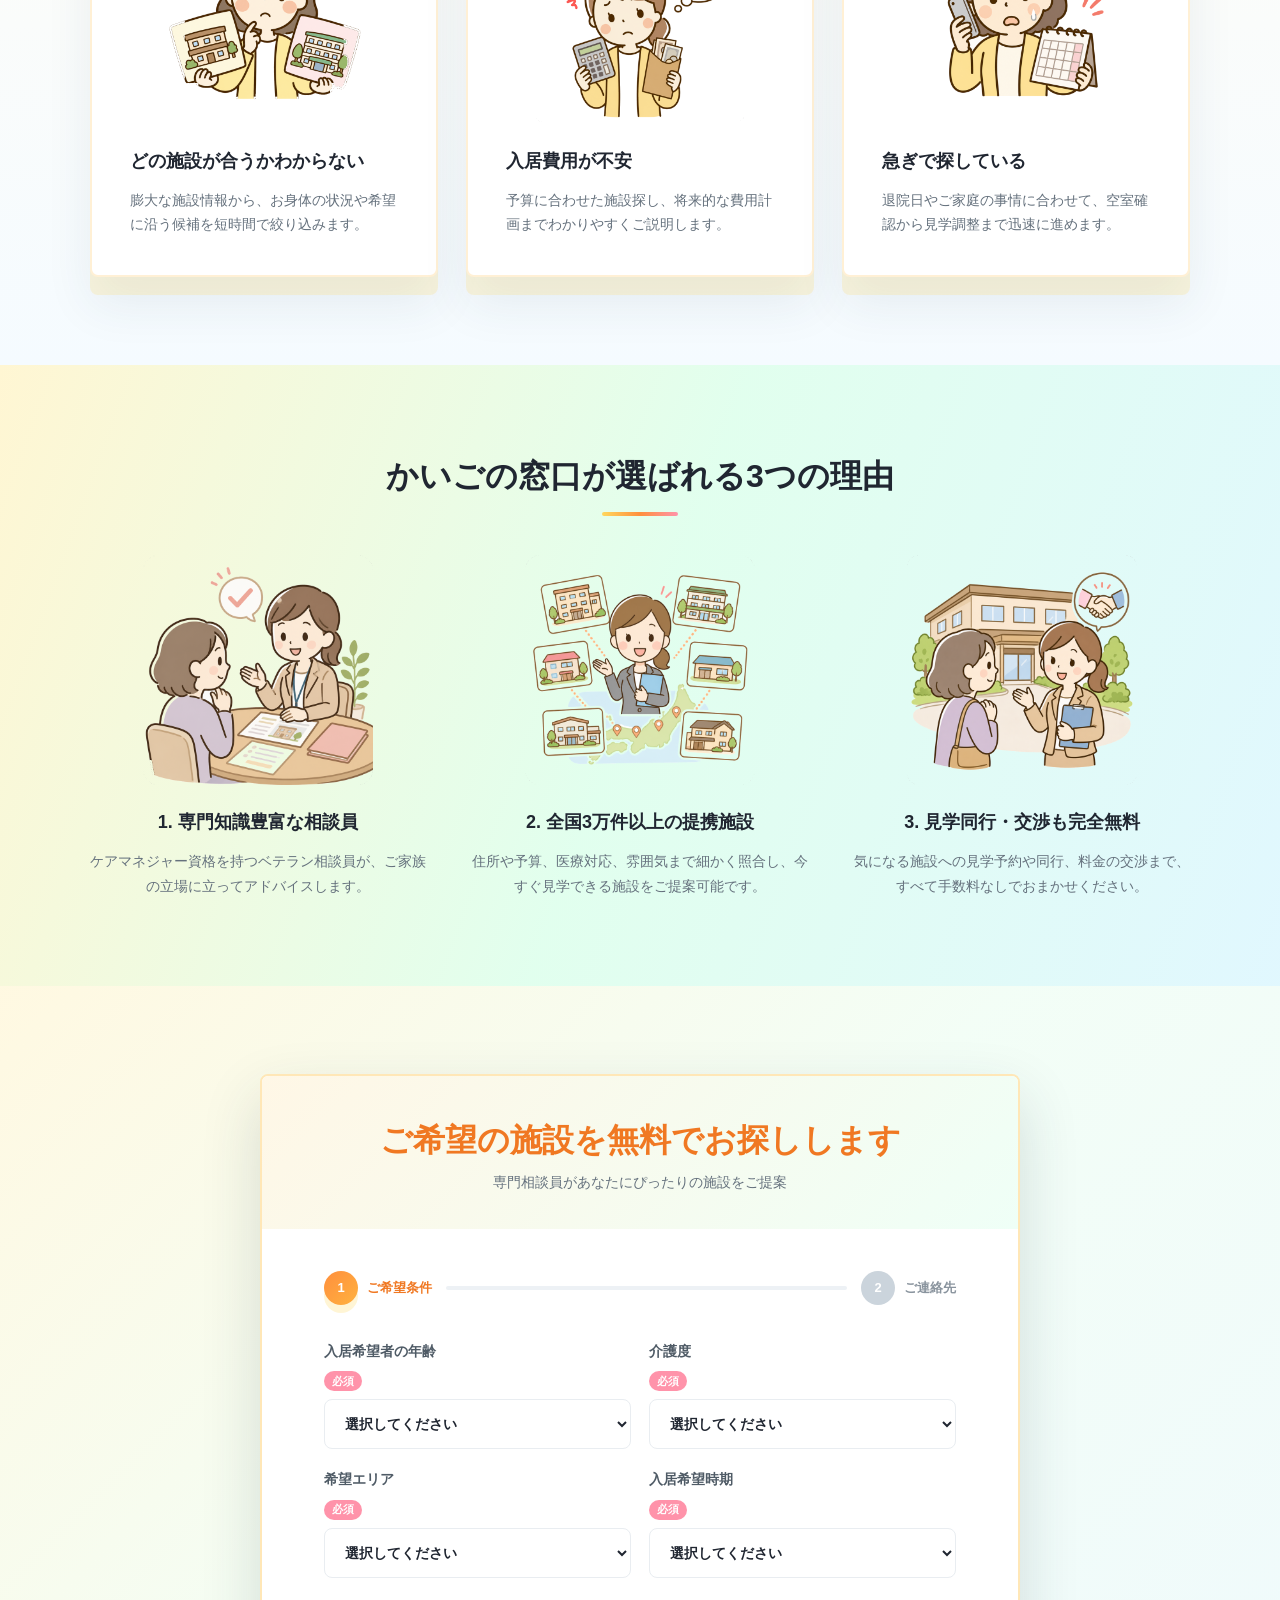
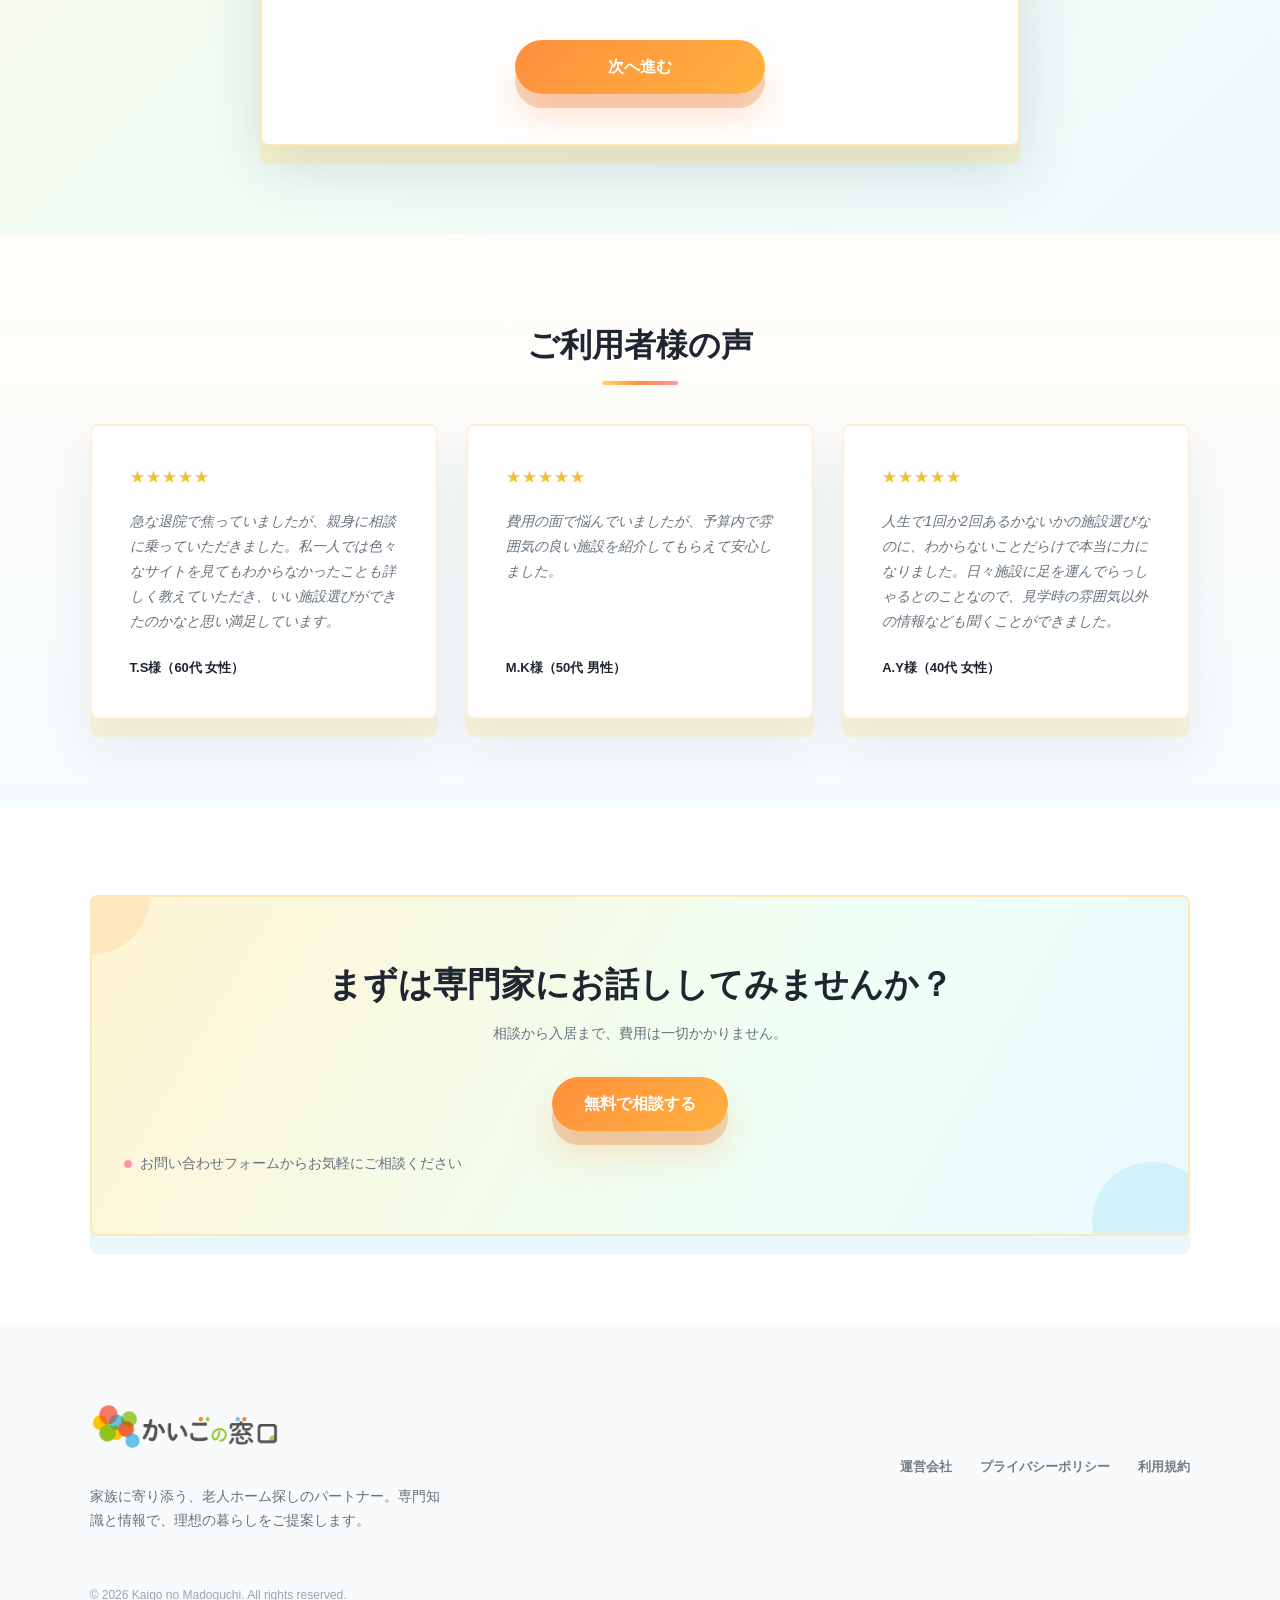
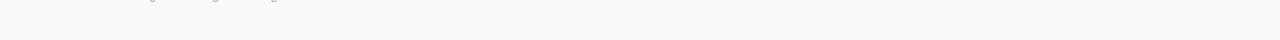
==== commit aeed0ebd: "LP v1.03反映（Formspree送信・thanks.htmlページ追加・CSP更新）" ====
--- a/index.html
+++ b/index.html
@@ -4,26 +4,20 @@
     <meta charset="utf-8">
     <meta name="viewport" content="width=device-width, initial-scale=1">
     <title>かいごの窓口 | 入居者紹介</title>
-    <meta name="description" content="介護施設探しの不安を専門相談員が無料でサポートする入居者紹介LPです。">
+    <meta name="description" content="老人ホーム探しの不安を専門相談員が無料でサポートする入居者紹介LPです。">
     <link rel="stylesheet" href="./styles.css">
   </head>
   <body>
     <header class="site-header">
       <a class="brand" href="#top" aria-label="かいごの窓口">
-        <span class="brand-mark" aria-hidden="true">+</span>
-        <span>かいごの窓口</span>
+        <img class="brand-logo" src="./assets/kaigo-logo.png" alt="介護の窓口">
       </a>
-      <nav class="site-nav" aria-label="ページ内ナビゲーション">
-        <a class="active" href="#service">Our Service</a>
-        <a href="#process">Process</a>
-        <a href="#voice">Testimonials</a>
-      </nav>
-      <a class="nav-cta" href="#contact">Free Consultation</a>
+      <a class="nav-cta" href="#contact">お問い合わせ</a>
     </header>
 
     <main id="top">
       <section class="hero" aria-labelledby="hero-title">
-        <img class="hero-image" src="./assets/hero-senior.png" alt="明るいリビングで穏やかに微笑む高齢女性">
+        <img class="hero-image" src="./assets/hero-senior-lifestyle.png" alt="老人ホームで複数の高齢者が笑顔で生活している様子">
         <div class="hero-scrim" aria-hidden="true"></div>
         <div class="hero-content">
           <div class="hero-question" aria-label="施設選びで気になること">
@@ -31,10 +25,10 @@
             <span>住みやすさ？</span>
             <span>エリア？</span>
           </div>
-          <h1 id="hero-title">介護施設選びは<br>「かいごの窓口」</h1>
-          <p class="hero-copy">人生で一度きりの介護施設選びだから<br>エリアに強いプロから介護施設を探しませんか？</p>
+          <h1 id="hero-title">老人ホーム探しは<br>「かいごの窓口」</h1>
+          <p class="hero-copy">人生で一度きりの老人ホーム選びだから<br>エリアに強いプロから老人ホームを探しませんか？</p>
           <a class="primary-button" href="#contact">今すぐ無料で相談する</a>
-          <p class="micro-note"><span></span>相談だけでも大丈夫。手数料は一切かかりません</p>
+          <p class="micro-note"><span></span>ご利用は完全に無料なので、お気軽にお問い合わせください</p>
         </div>
       </section>
 
@@ -48,8 +42,8 @@
           </div>
           <div class="data-content">
             <h3>約50％の方がプロに相談をしてご入居先をお探しされています。</h3>
-            <p>※関東・関西圏の老人ホーム探しは約50％が施設探しのプロ経由で入居先を決めています。</p>
-            <p>残りの50％程度は、ケアマネージャー経由、自分で探したなどの方法で入居先を探されています。</p>
+            <p>※関東・関西圏では、老人ホームを探す方のおよそ50％が、老人ホーム紹介会社などの「施設探しの専門家」を通じて入居先を決定しています。</p>
+            <p>一方で、残りのおよそ50％は、担当のケアマネジャーからの紹介や、ご本人・ご家族がインターネットや見学を通じて直接探すなど、さまざまな方法で入居先を決めています。</p>
           </div>
         </div>
       </section>
@@ -60,17 +54,17 @@
         </div>
         <div class="card-grid three">
           <article class="info-card">
-            <img class="worry-illustration" src="./assets/worry-facility.png" alt="施設選びに迷っている家族のイラスト">
+            <img class="worry-illustration" src="./assets/worry-facility-transparent.png" alt="施設選びに迷っている家族のイラスト">
             <h3>どの施設が合うかわからない</h3>
             <p>膨大な施設情報から、お身体の状況や希望に沿う候補を短時間で絞り込みます。</p>
           </article>
           <article class="info-card">
-            <img class="worry-illustration" src="./assets/worry-cost.png" alt="介護施設の費用に不安を感じる家族のイラスト">
+            <img class="worry-illustration" src="./assets/worry-cost-transparent.png" alt="老人ホームの費用に不安を感じる家族のイラスト">
             <h3>入居費用が不安</h3>
             <p>予算に合わせた施設探し、将来的な費用計画までわかりやすくご説明します。</p>
           </article>
           <article class="info-card">
-            <img class="worry-illustration" src="./assets/worry-urgent.png" alt="急いで施設を探している家族のイラスト">
+            <img class="worry-illustration" src="./assets/worry-urgent-transparent.png" alt="急いで施設を探している家族のイラスト">
             <h3>急ぎで探している</h3>
             <p>退院日やご家庭の事情に合わせて、空室確認から見学調整まで迅速に進めます。</p>
           </article>
@@ -83,17 +77,17 @@
         </div>
         <div class="reason-grid">
           <article class="reason">
-            <img class="reason-illustration" src="./assets/reason-consultant.png" alt="専門相談員が家族に説明しているイラスト">
+            <img class="reason-illustration" src="./assets/reason-consultant-transparent.png" alt="専門相談員が家族に説明しているイラスト">
             <h3>1. 専門知識豊富な相談員</h3>
             <p>ケアマネジャー資格を持つベテラン相談員が、ご家族の立場に立ってアドバイスします。</p>
           </article>
           <article class="reason">
-            <img class="reason-illustration" src="./assets/reason-network.png" alt="複数の提携施設を紹介しているイラスト">
+            <img class="reason-illustration" src="./assets/reason-network-transparent.png" alt="複数の提携施設を紹介しているイラスト">
             <h3>2. 全国3万件以上の提携施設</h3>
             <p>住所や予算、医療対応、雰囲気まで細かく照合し、今すぐ見学できる施設をご提案可能です。</p>
           </article>
           <article class="reason">
-            <img class="reason-illustration" src="./assets/reason-tour.png" alt="施設見学に同行してサポートする相談員のイラスト">
+            <img class="reason-illustration" src="./assets/reason-tour-transparent.png" alt="施設見学に同行してサポートする相談員のイラスト">
             <h3>3. 見学同行・交渉も完全無料</h3>
             <p>気になる施設への見学予約や同行、料金の交渉まで、すべて手数料なしでおまかせください。</p>
           </article>
@@ -106,59 +100,166 @@
             <h2 id="form-title">ご希望の施設を無料でお探しします</h2>
             <p>専門相談員があなたにぴったりの施設をご提案</p>
           </div>
-          <form class="contact-form" name="contact" data-netlify="true" netlify-honeypot="bot-field" novalidate>
-            <input type="hidden" name="form-name" value="contact">
-            <input type="hidden" name="bot-field" style="display:none">
-            <div class="input-grid">
-              <label>お名前<span>必須</span><input name="name" autocomplete="name" placeholder="山田 花子"></label>
-              <label>電話番号<span>必須</span><input name="tel" inputmode="tel" autocomplete="tel" placeholder="090-0000-0000"></label>
+          <form class="contact-form" novalidate>
+            <div class="step-progress" aria-label="入力ステップ">
+              <span class="step-dot active" data-step-label="1">ご希望条件</span>
+              <span class="step-line" aria-hidden="true"></span>
+              <span class="step-dot" data-step-label="2">ご連絡先</span>
             </div>
-            <div class="input-grid">
-              <label>メールアドレス<input name="email" type="email" autocomplete="email" placeholder="sample@example.com"></label>
-              <label>ご希望エリア<span>必須</span>
-                <select name="area">
-                  <option value="">選択してください</option>
-                  <option>東京</option>
-                  <option>神奈川</option>
-                  <option>埼玉</option>
-                  <option>千葉</option>
-                  <option>大阪</option>
-                  <option>兵庫</option>
-                  <option>愛知</option>
-                  <option>その他</option>
-                </select>
+
+            <div class="form-step active" data-step="1">
+              <div class="input-grid">
+                <label>入居希望者の年齢<span>必須</span>
+                  <select name="resident_age">
+                    <option value="">選択してください</option>
+                    <option>40歳</option>
+                    <option>41歳</option>
+                    <option>42歳</option>
+                    <option>43歳</option>
+                    <option>44歳</option>
+                    <option>45歳</option>
+                    <option>46歳</option>
+                    <option>47歳</option>
+                    <option>48歳</option>
+                    <option>49歳</option>
+                    <option>50歳</option>
+                    <option>51歳</option>
+                    <option>52歳</option>
+                    <option>53歳</option>
+                    <option>54歳</option>
+                    <option>55歳</option>
+                    <option>56歳</option>
+                    <option>57歳</option>
+                    <option>58歳</option>
+                    <option>59歳</option>
+                    <option>60歳</option>
+                    <option>61歳</option>
+                    <option>62歳</option>
+                    <option>63歳</option>
+                    <option>64歳</option>
+                    <option>65歳</option>
+                    <option>66歳</option>
+                    <option>67歳</option>
+                    <option>68歳</option>
+                    <option>69歳</option>
+                    <option>70歳</option>
+                    <option>71歳</option>
+                    <option>72歳</option>
+                    <option>73歳</option>
+                    <option>74歳</option>
+                    <option>75歳</option>
+                    <option>76歳</option>
+                    <option>77歳</option>
+                    <option>78歳</option>
+                    <option>79歳</option>
+                    <option>80歳</option>
+                    <option>81歳</option>
+                    <option>82歳</option>
+                    <option>83歳</option>
+                    <option>84歳</option>
+                    <option>85歳</option>
+                    <option>86歳</option>
+                    <option>87歳</option>
+                    <option>88歳</option>
+                    <option>89歳</option>
+                    <option>90歳</option>
+                    <option>91歳</option>
+                    <option>92歳</option>
+                    <option>93歳</option>
+                    <option>94歳</option>
+                    <option>95歳</option>
+                    <option>96歳</option>
+                    <option>97歳</option>
+                    <option>98歳</option>
+                    <option>99歳</option>
+                    <option>100歳</option>
+                    <option>101歳</option>
+                    <option>102歳</option>
+                    <option>103歳</option>
+                    <option>104歳</option>
+                    <option>105歳</option>
+                    <option>106歳</option>
+                    <option>107歳</option>
+                    <option>108歳</option>
+                    <option>109歳</option>
+                    <option>110歳</option>
+                  </select>
+                </label>
+                <label>介護度<span>必須</span>
+                  <select name="care_level">
+                    <option value="">選択してください</option>
+                    <option>自立</option>
+                    <option>要支援1</option>
+                    <option>要支援2</option>
+                    <option>要介護1</option>
+                    <option>要介護2</option>
+                    <option>要介護3</option>
+                    <option>要介護4</option>
+                    <option>要介護5</option>
+                    <option>わからない</option>
+                    <option>申請中</option>
+                  </select>
+                </label>
+              </div>
+              <div class="input-grid">
+                <label>希望エリア<span>必須</span>
+                  <select name="area">
+                    <option value="">選択してください</option>
+                    <option>大阪府</option>
+                    <option>兵庫県</option>
+                    <option>京都府</option>
+                    <option>東京都</option>
+                    <option>神奈川県</option>
+                    <option>埼玉県</option>
+                    <option>千葉県</option>
+                  </select>
+                </label>
+                <label>入居希望時期<span>必須</span>
+                  <select name="timing">
+                    <option value="">選択してください</option>
+                    <option>できるだけ早く</option>
+                    <option>1ヶ月以内</option>
+                    <option>3ヶ月以内</option>
+                    <option>6ヶ月以内</option>
+                    <option>将来のために</option>
+                  </select>
+                </label>
+              </div>
+              <p class="form-error step-error" aria-live="polite"></p>
+              <div class="form-actions">
+                <button class="primary-button next-step" type="button">次へ進む</button>
+              </div>
+            </div>
+
+            <div class="form-step" data-step="2" hidden>
+              <div class="input-grid">
+                <label>氏名（お問い合わせいただいた方）<span>必須</span><input name="name" autocomplete="name" placeholder="山田 花子"></label>
+                <label>お電話番号<span>必須</span><input name="tel" inputmode="tel" autocomplete="tel" placeholder="090-0000-0000"></label>
+              </div>
+              <div class="input-grid">
+                <label>メールアドレス<span>必須</span><input name="email" type="email" autocomplete="email" placeholder="sample@example.com"></label>
+                <label>お問い合わせ種別<span>必須</span>
+                  <select name="inquiry_type">
+                    <option value="">選択してください</option>
+                    <option>相談をしたい</option>
+                    <option>施設を紹介してほしい</option>
+                    <option>見学について相談したい</option>
+                    <option>その他</option>
+                  </select>
+                </label>
+              </div>
+              <label class="textarea-label">備考<textarea name="message" rows="5" placeholder="例：ご連絡は○時ごろが希望です。&#10;例：料金は総額20万円まででいいところを探したい。"></textarea></label>
+              <label class="privacy-check">
+                <input name="privacy" type="checkbox">
+                <span>個人情報の取り扱いに同意して送信します</span>
               </label>
+              <p class="form-error" aria-live="polite"></p>
+              <div class="form-actions">
+                <button class="secondary-button prev-step" type="button">戻る</button>
+                <button class="primary-button form-submit" type="submit">無料相談を送信する</button>
+              </div>
+              <p class="form-success" role="status" aria-live="polite"></p>
             </div>
-            <div class="input-grid">
-              <label>入居希望時期<span>必須</span>
-                <select name="timing">
-                  <option value="">選択してください</option>
-                  <option>すぐに入居したい</option>
-                  <option>1か月以内</option>
-                  <option>3か月以内</option>
-                  <option>情報収集中</option>
-                </select>
-              </label>
-              <label>ご予算の目安
-                <select name="budget">
-                  <option value="">選択してください</option>
-                  <option>月額15万円以内</option>
-                  <option>月額20万円以内</option>
-                  <option>月額25万円以内</option>
-                  <option>条件に合えば相談したい</option>
-                </select>
-              </label>
-            </div>
-            <label class="textarea-label">ご相談内容<textarea name="message" rows="5" placeholder="医療対応、認知症対応、見学希望日など"></textarea></label>
-            <label class="privacy-check">
-              <input name="privacy" type="checkbox">
-              <span>個人情報の取り扱いに同意して送信します</span>
-            </label>
-            <p class="form-error" aria-live="polite"></p>
-            <div class="form-actions">
-              <button class="primary-button form-submit" type="submit">無料相談を送信する</button>
-            </div>
-            <p class="form-success" role="status" aria-live="polite"></p>
           </form>
         </div>
       </section>
@@ -170,7 +271,7 @@
         <div class="card-grid three">
           <article class="voice-card">
             <div class="stars" aria-label="5つ星">★★★★★</div>
-            <p>急な退院で焦っていましたが、相談員の方が状況に合う施設を迅速に3つ提案してくれました。</p>
+            <p>急な退院で焦っていましたが、親身に相談に乗っていただきました。私一人では色々なサイトを見てもわからなかったことも詳しく教えていただき、いい施設選びができたのかなと思い満足しています。</p>
             <span>T.S様（60代 女性）</span>
           </article>
           <article class="voice-card">
@@ -180,7 +281,7 @@
           </article>
           <article class="voice-card">
             <div class="stars" aria-label="5つ星">★★★★★</div>
-            <p>電話一本で全てがスムーズに進みました。プロに頼める安心感を実感しています。</p>
+            <p>人生で1回か2回あるかないかの施設選びなのに、わからないことだらけで本当に力になりました。日々施設に足を運んでらっしゃるとのことなので、見学時の雰囲気以外の情報なども聞くことができました。</p>
             <span>A.Y様（40代 女性）</span>
           </article>
         </div>
@@ -191,10 +292,9 @@
           <h2 id="cta-title">まずは専門家にお話ししてみませんか？</h2>
           <p>相談から入居まで、費用は一切かかりません。</p>
           <div class="cta-actions">
-            <a class="phone-button" href="tel:0120000000">0120-000-000</a>
             <a class="primary-button" href="#contact">無料で相談する</a>
           </div>
-          <p class="micro-note"><span></span>受付時間：9:00〜18:00（土日祝除く）</p>
+          <p class="micro-note"><span></span>お問い合わせフォームからお気軽にご相談ください</p>
         </div>
       </section>
     </main>
@@ -202,29 +302,20 @@
     <footer class="site-footer">
       <div>
         <a class="brand" href="#top" aria-label="かいごの窓口">
-          <span class="brand-mark" aria-hidden="true">+</span>
-          <span>かいごの窓口</span>
+          <img class="brand-logo footer-logo" src="./assets/kaigo-logo.png" alt="介護の窓口">
         </a>
-        <p>家族に寄り添う、介護施設探しのパートナー。専門知識と情報で、理想の暮らしをご提案します。</p>
+        <p>家族に寄り添う、老人ホーム探しのパートナー。専門知識と情報で、理想の暮らしをご提案します。</p>
       </div>
       <div class="footer-links">
-        <div>
-          <strong>Company</strong>
-          <a href="#service">About Us</a>
-          <a href="#contact">Contact Us</a>
-        </div>
-        <div>
-          <strong>Legal</strong>
-          <a href="#">Privacy Policy</a>
-          <a href="#">Terms of Service</a>
-        </div>
+        <a href="https://crds.jp/company">運営会社</a>
+        <a href="#">プライバシーポリシー</a>
+        <a href="#">利用規約</a>
       </div>
       <small>© 2026 Kaigo no Madoguchi. All rights reserved.</small>
     </footer>
 
     <div class="sticky-contact" aria-label="お問い合わせ導線">
-      <a class="sticky-phone" href="tel:0120000000">0120-000-000</a>
-      <a class="sticky-button" href="#contact">問い合わせる</a>
+      <a class="sticky-button" href="#contact">無料で問い合わせる</a>
     </div>
 
     <script src="./script.js"></script>
--- a/styles.css
+++ b/styles.css
@@ -46,7 +46,7 @@
   top: 0;
   z-index: 20;
   display: grid;
-  grid-template-columns: 1fr auto 1fr;
+  grid-template-columns: 1fr auto;
   align-items: center;
   gap: 24px;
   min-height: 62px;
@@ -59,52 +59,17 @@
 .brand {
   display: inline-flex;
   align-items: center;
-  gap: 8px;
   width: max-content;
-  font-size: 13px;
-  font-weight: 700;
-  letter-spacing: 0;
-}
-
-.brand-mark {
-  display: grid;
-  place-items: center;
-  width: 18px;
-  height: 18px;
-  color: #fff;
-  font-size: 15px;
-  line-height: 1;
-  background: linear-gradient(135deg, var(--yellow), var(--green));
-  border-radius: 50%;
-}
-
-.site-nav {
-  display: flex;
-  align-items: center;
-  gap: 28px;
-  color: #6d7680;
-  font-size: 12px;
-  font-weight: 700;
-}
-
-.site-nav a {
-  position: relative;
-  padding: 22px 0;
-}
-
-.site-nav a.active,
-.site-nav a:hover {
-  color: var(--orange-dark);
-}
-
-.site-nav a.active::after {
-  position: absolute;
-  left: 0;
-  right: 0;
-  bottom: 14px;
-  height: 2px;
-  background: var(--orange);
-  content: "";
+}
+
+.brand-logo {
+  display: block;
+  width: 168px;
+  height: auto;
+}
+
+.footer-logo {
+  width: 190px;
 }
 
 .nav-cta {
@@ -229,7 +194,7 @@
 
 .primary-button,
 .secondary-button,
-.phone-button {
+.form-submit {
   display: inline-flex;
   align-items: center;
   justify-content: center;
@@ -248,8 +213,7 @@
   box-shadow: 0 14px 0 rgba(224, 107, 25, .26), 0 22px 36px rgba(246, 139, 60, .26);
 }
 
-.primary-button:hover,
-.phone-button:hover {
+.primary-button:hover {
   transform: translateY(-2px);
 }
 
@@ -258,9 +222,13 @@
 }
 
 .secondary-button {
-  color: #55616d;
-  background: #fff;
-  border: 1px solid var(--line);
+  color: var(--orange-dark);
+  background: #fff7ea;
+  border: 2px solid #ffd9a8;
+}
+
+.secondary-button:hover {
+  transform: translateY(-2px);
 }
 
 .micro-note {
@@ -421,10 +389,9 @@
   aspect-ratio: 1;
   margin: 0 auto 26px;
   display: block;
-  object-fit: cover;
-  border-radius: 8px;
-  background: #fff8ef;
-  box-shadow: 0 12px 0 rgba(67, 199, 239, .14);
+  object-fit: contain;
+  border-radius: 0;
+  background: transparent;
 }
 
 .icon-badge {
@@ -501,11 +468,9 @@
   aspect-ratio: 1;
   margin: 0 auto 24px;
   display: block;
-  object-fit: cover;
-  border-radius: 8px;
-  background: #fff;
-  border: 2px solid rgba(255, 255, 255, .96);
-  box-shadow: 0 14px 0 rgba(79, 203, 145, .14), 0 22px 36px rgba(35, 69, 86, .1);
+  object-fit: contain;
+  border-radius: 0;
+  background: transparent;
 }
 
 .form-section {
@@ -540,6 +505,53 @@
 
 .contact-form {
   padding: 42px clamp(22px, 6vw, 62px) 50px;
+}
+
+.step-progress {
+  display: grid;
+  grid-template-columns: auto 1fr auto;
+  align-items: center;
+  gap: 14px;
+  margin-bottom: 34px;
+}
+
+.step-dot {
+  display: inline-flex;
+  align-items: center;
+  gap: 9px;
+  color: #8a949e;
+  font-size: 13px;
+  font-weight: 900;
+}
+
+.step-dot::before {
+  display: grid;
+  place-items: center;
+  width: 34px;
+  height: 34px;
+  color: #fff;
+  background: #cbd4dc;
+  border-radius: 50%;
+  content: attr(data-step-label);
+}
+
+.step-dot.active {
+  color: var(--orange-dark);
+}
+
+.step-dot.active::before {
+  background: linear-gradient(135deg, var(--orange), #ffb23f);
+  box-shadow: 0 8px 0 rgba(255, 215, 93, .26);
+}
+
+.step-line {
+  height: 4px;
+  background: #edf1f5;
+  border-radius: 999px;
+}
+
+.form-step[hidden] {
+  display: none;
 }
 
 .textarea-label,
@@ -648,6 +660,7 @@
   min-width: 250px;
 }
 
+.next-step,
 .form-submit {
   min-width: min(100%, 360px);
 }
@@ -660,8 +673,9 @@
 }
 
 .voice-card p {
-  min-height: 98px;
+  min-height: 126px;
   font-style: italic;
+  line-height: 1.8;
 }
 
 .voice-card span {
@@ -723,17 +737,6 @@
   margin: 32px 0 20px;
 }
 
-.phone-button {
-  color: #fff;
-  background: var(--green);
-  box-shadow: 0 14px 25px rgba(85, 202, 139, .28);
-}
-
-.phone-button::before {
-  margin-right: 8px;
-  content: "☎";
-}
-
 .site-footer {
   display: grid;
   grid-template-columns: 1fr auto;
@@ -749,21 +752,15 @@
 
 .footer-links {
   display: flex;
-  gap: 70px;
-}
-
-.footer-links div {
-  display: grid;
-  gap: 12px;
-  align-content: start;
-  min-width: 120px;
+  align-items: center;
+  gap: 28px;
   color: #727d87;
   font-size: 13px;
-}
-
-.footer-links strong {
-  color: var(--ink);
-  font-size: 13px;
+  font-weight: 700;
+}
+
+.footer-links a:hover {
+  color: var(--orange-dark);
 }
 
 .site-footer small {
@@ -780,41 +777,144 @@
   display: flex;
   align-items: center;
   gap: 10px;
-  padding: 10px;
-  background: rgba(255, 255, 255, .9);
-  border: 1px solid rgba(233, 237, 241, .92);
+  padding: 8px;
+  background: rgba(255, 255, 255, .96);
+  border: 2px solid rgba(255, 196, 116, .76);
   border-radius: 999px;
-  box-shadow: 0 18px 42px rgba(35, 52, 68, .16);
+  box-shadow: 0 18px 42px rgba(246, 139, 60, .24);
   backdrop-filter: blur(16px);
 }
 
-.sticky-phone,
 .sticky-button {
   display: inline-flex;
   align-items: center;
   justify-content: center;
-  min-height: 44px;
-  padding: 0 18px;
+  min-height: 58px;
+  padding: 0 28px;
   border-radius: 999px;
-  font-size: 14px;
-  font-weight: 800;
+  font-size: 16px;
+  font-weight: 900;
   white-space: nowrap;
-}
-
-.sticky-phone {
-  color: #35a86d;
-  background: #eefbf4;
-}
-
-.sticky-phone::before {
-  margin-right: 7px;
-  content: "☎";
 }
 
 .sticky-button {
   color: #fff;
-  background: var(--orange);
-  box-shadow: 0 10px 22px rgba(246, 139, 60, .25);
+  background: linear-gradient(135deg, var(--orange-dark), #ffb23f);
+  box-shadow: 0 10px 0 rgba(224, 107, 25, .28), 0 18px 34px rgba(246, 139, 60, .34);
+}
+
+.sticky-button::before {
+  margin-right: 8px;
+  content: "✉";
+}
+
+.thanks-page {
+  min-height: 100vh;
+  background:
+    radial-gradient(circle at 12% 16%, rgba(255, 215, 93, .28), transparent 28%),
+    radial-gradient(circle at 88% 84%, rgba(67, 199, 239, .18), transparent 30%),
+    linear-gradient(135deg, #fffdf7, #effff7 54%, #eefaff);
+}
+
+.thanks-main {
+  min-height: calc(100vh - 62px);
+  display: grid;
+  place-items: center;
+  padding: 74px 7vw;
+}
+
+.thanks-shell {
+  width: min(860px, 100%);
+  padding: clamp(34px, 6vw, 58px);
+  text-align: center;
+  background: rgba(255, 255, 255, .94);
+  border: 2px solid #ffe7b7;
+  border-radius: 8px;
+  box-shadow: 0 18px 0 rgba(255, 215, 93, .24), 0 28px 60px rgba(40, 55, 70, .14);
+}
+
+.thanks-icon {
+  display: grid;
+  place-items: center;
+  width: 74px;
+  height: 74px;
+  margin: 0 auto 18px;
+  color: #fff;
+  font-size: 38px;
+  font-weight: 900;
+  background: linear-gradient(135deg, var(--green), var(--blue));
+  border-radius: 50%;
+  box-shadow: 0 10px 0 rgba(79, 203, 145, .22);
+}
+
+.thanks-label {
+  margin: 0 0 10px;
+  color: var(--orange-dark);
+  font-weight: 900;
+}
+
+.thanks-shell h1 {
+  margin: 0;
+  font-size: clamp(30px, 4vw, 44px);
+  line-height: 1.36;
+}
+
+.thanks-lead {
+  margin: 18px 0 0;
+  color: #48525d;
+  font-size: clamp(18px, 2vw, 22px);
+  font-weight: 800;
+}
+
+.thanks-summary {
+  margin-top: 36px;
+  padding: 28px;
+  text-align: left;
+  background: #fffaf0;
+  border: 1px solid #ffe7b7;
+  border-radius: 8px;
+}
+
+.thanks-summary h2 {
+  margin: 0 0 20px;
+  font-size: 22px;
+}
+
+.summary-list {
+  display: grid;
+  grid-template-columns: repeat(2, minmax(0, 1fr));
+  gap: 14px;
+  margin: 0;
+}
+
+.summary-list div {
+  padding: 14px 16px;
+  background: #fff;
+  border: 1px solid var(--line);
+  border-radius: 8px;
+}
+
+.summary-list .summary-wide {
+  grid-column: 1 / -1;
+}
+
+.summary-list dt {
+  margin-bottom: 4px;
+  color: #7a8590;
+  font-size: 12px;
+  font-weight: 900;
+}
+
+.summary-list dd {
+  margin: 0;
+  color: var(--ink);
+  font-size: 15px;
+  font-weight: 800;
+  white-space: pre-wrap;
+}
+
+.thanks-button {
+  margin-top: 30px;
 }
 
 @media (max-width: 900px) {
@@ -823,13 +923,13 @@
     padding: 0 22px;
   }
 
-  .site-nav {
-    display: none;
-  }
-
   .nav-cta {
     min-height: 34px;
     padding: 0 14px;
+  }
+
+  .brand-logo {
+    width: 146px;
   }
 
   .hero {
@@ -927,7 +1027,7 @@
 
   .primary-button,
   .secondary-button,
-  .phone-button {
+  .form-submit {
     width: 100%;
     padding-inline: 18px;
   }
@@ -966,14 +1066,13 @@
     right: 12px;
     bottom: 12px;
     left: 12px;
-    display: grid;
-    grid-template-columns: 1fr 1fr;
+    justify-content: center;
     gap: 8px;
     padding: 8px;
   }
 
-  .sticky-phone,
   .sticky-button {
+    width: 100%;
     min-height: 46px;
     padding-inline: 10px;
     font-size: 13px;
@@ -982,4 +1081,21 @@
   body {
     padding-bottom: 78px;
   }
-}
+
+  .thanks-page {
+    padding-bottom: 0;
+  }
+
+  .thanks-main {
+    min-height: calc(100vh - 62px);
+    padding: 46px 20px;
+  }
+
+  .thanks-summary {
+    padding: 22px;
+  }
+
+  .summary-list {
+    grid-template-columns: 1fr;
+  }
+}
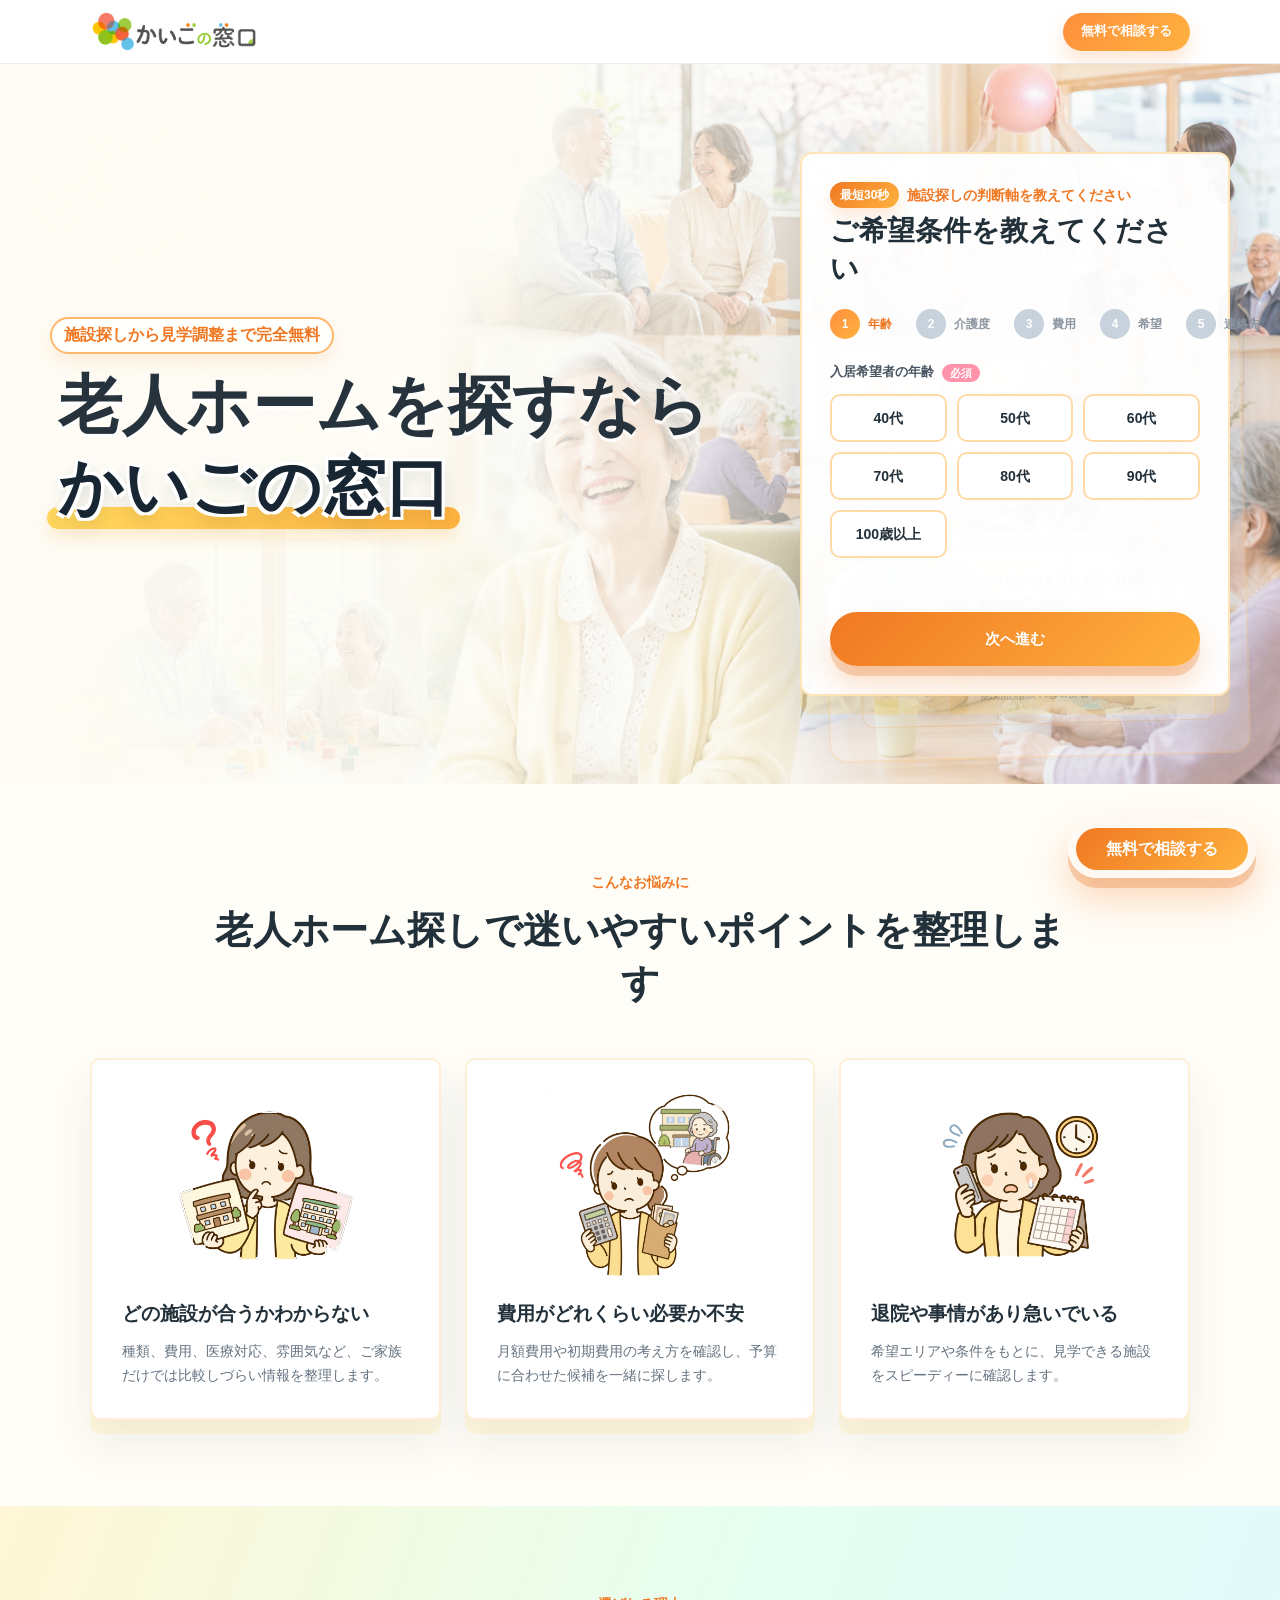
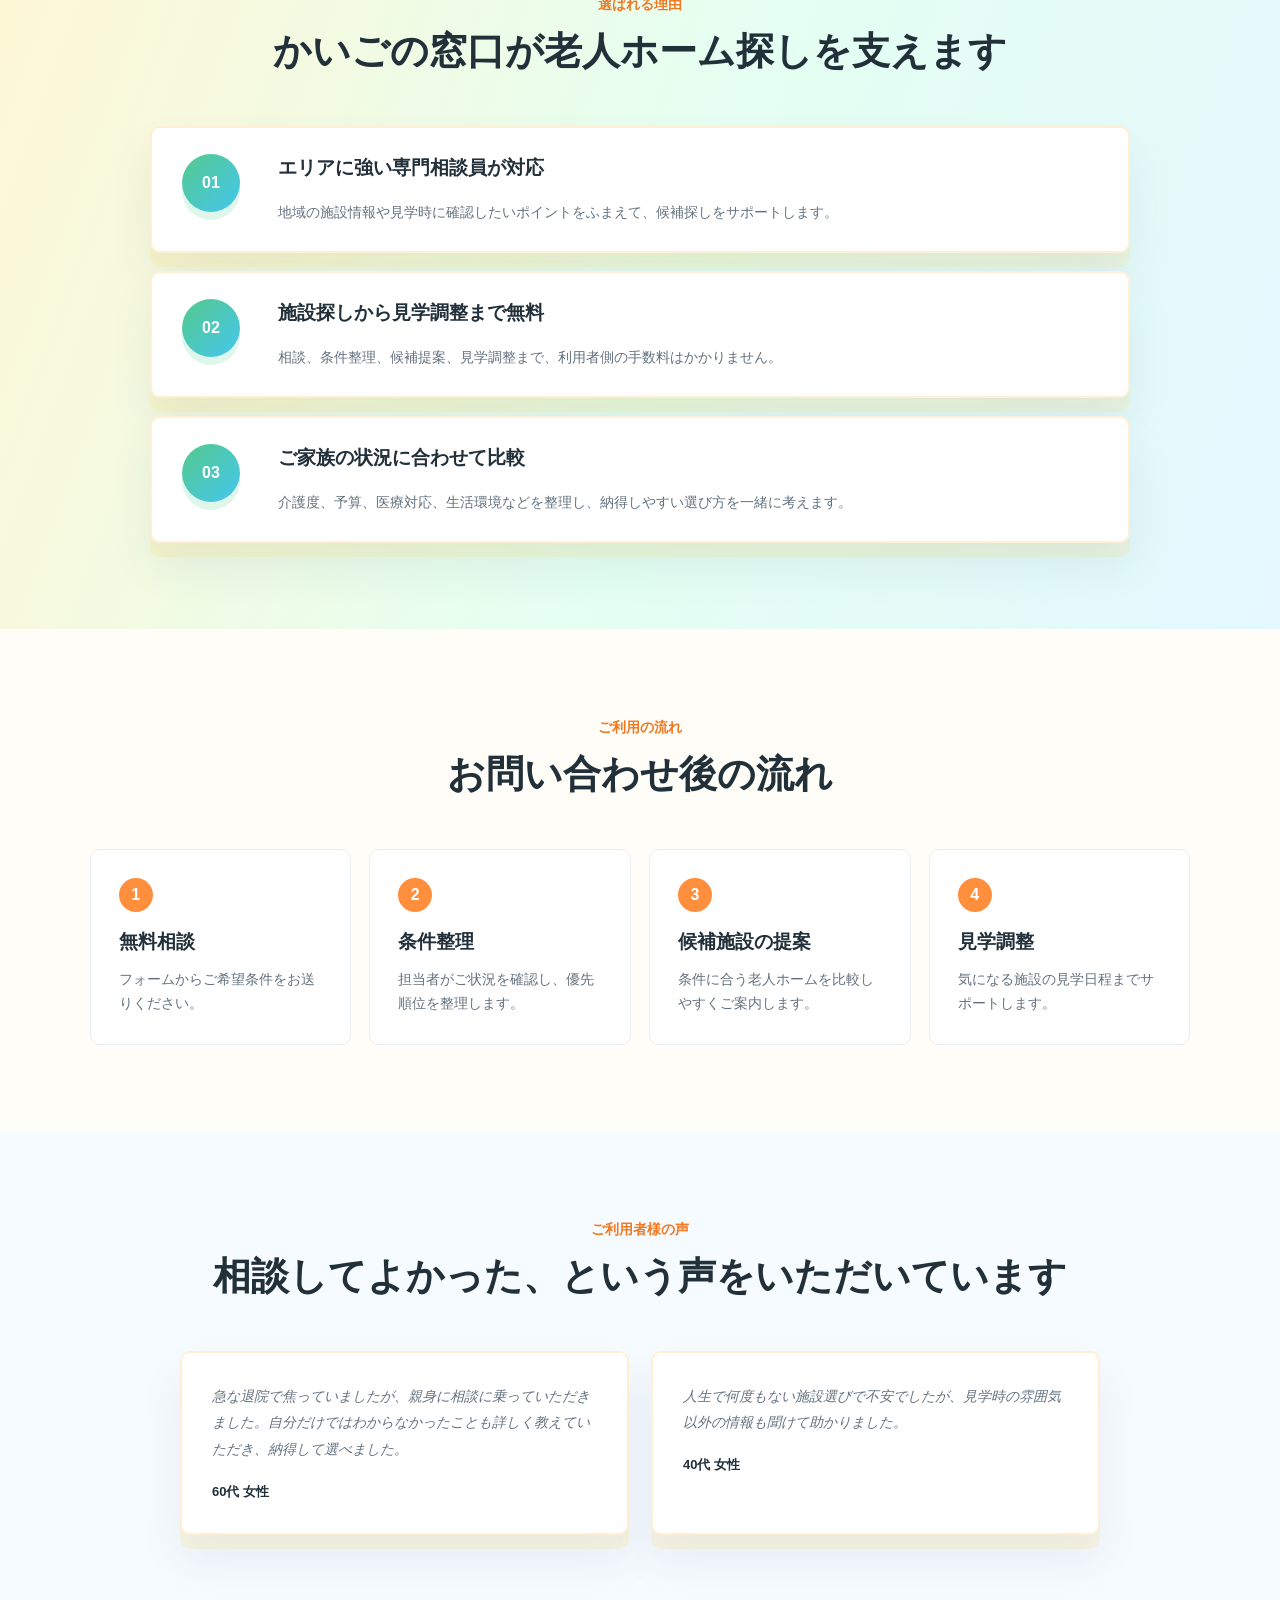
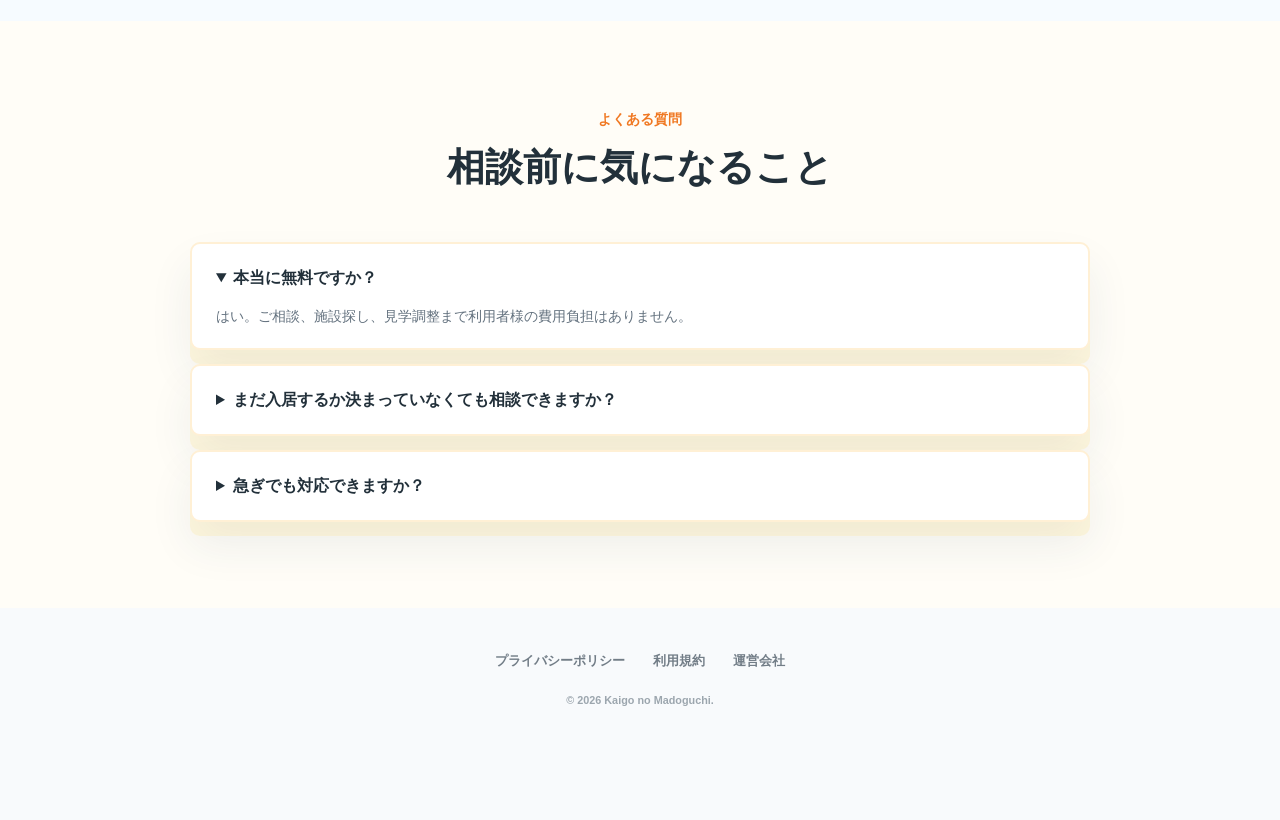
==== commit 9f5f1f67: "トップページを老人ホーム無料相談LPに差し替え（consult-lpを昇格・重複解消）" ====
--- a/index.html
+++ b/index.html
@@ -1,322 +1,333 @@
 <!doctype html>
 <html lang="ja">
   <head>
+    <!-- Google Tag Manager -->
+    <script>(function(w,d,s,l,i){w[l]=w[l]||[];w[l].push({'gtm.start':
+    new Date().getTime(),event:'gtm.js'});var f=d.getElementsByTagName(s)[0],
+    j=d.createElement(s),dl=l!='dataLayer'?'&l='+l:'';j.async=true;j.src=
+    'https://www.googletagmanager.com/gtm.js?id='+i+dl;f.parentNode.insertBefore(j,f);
+    })(window,document,'script','dataLayer','GTM-WV7FBTG5');</script>
+    <!-- End Google Tag Manager -->
     <meta charset="utf-8">
     <meta name="viewport" content="width=device-width, initial-scale=1">
-    <title>かいごの窓口 | 入居者紹介</title>
-    <meta name="description" content="老人ホーム探しの不安を専門相談員が無料でサポートする入居者紹介LPです。">
+    <title>老人ホーム探しの無料相談 | かいごの窓口</title>
+    <meta name="description" content="老人ホーム探しなら、かいごの窓口へ。相談から入居まで、地域に強い担当者が無料でサポートします。">
     <link rel="stylesheet" href="./styles.css">
   </head>
   <body>
-    <header class="site-header">
+    <!-- Google Tag Manager (noscript) -->
+    <noscript><iframe src="https://www.googletagmanager.com/ns.html?id=GTM-WV7FBTG5"
+    height="0" width="0" style="display:none;visibility:hidden"></iframe></noscript>
+    <!-- End Google Tag Manager (noscript) -->
+
+    <header class="lp-header">
       <a class="brand" href="#top" aria-label="かいごの窓口">
-        <img class="brand-logo" src="./assets/kaigo-logo.png" alt="介護の窓口">
+        <img src="./assets/kaigo-logo.png" alt="介護の窓口">
       </a>
-      <a class="nav-cta" href="#contact">お問い合わせ</a>
+      <a class="header-cta" href="#contact">無料で相談する</a>
     </header>
 
     <main id="top">
       <section class="hero" aria-labelledby="hero-title">
-        <img class="hero-image" src="./assets/hero-senior-lifestyle.png" alt="老人ホームで複数の高齢者が笑顔で生活している様子">
-        <div class="hero-scrim" aria-hidden="true"></div>
-        <div class="hero-content">
-          <div class="hero-question" aria-label="施設選びで気になること">
-            <span>費用？</span>
-            <span>住みやすさ？</span>
-            <span>エリア？</span>
+        <div class="hero-bg" aria-hidden="true"></div>
+        <div class="facility-showcase" aria-hidden="true">
+          <article>
+            <span class="facility-photo photo-orange"></span>
+            <div>
+              <b>住宅型有料老人ホーム</b>
+              <small>駅徒歩10分 / 看護対応</small>
+            </div>
+          </article>
+          <article>
+            <span class="facility-photo photo-green"></span>
+            <div>
+              <b>介護付き有料老人ホーム</b>
+              <small>見学受付中 / 食事充実</small>
+            </div>
+          </article>
+          <article>
+            <span class="facility-photo photo-blue"></span>
+            <div>
+              <b>サービス付き高齢者向け住宅</b>
+              <small>費用相談可 / 個室あり</small>
+            </div>
+          </article>
+          <article>
+            <span class="facility-photo photo-yellow"></span>
+            <div>
+              <b>グループホーム</b>
+              <small>認知症相談 / 地域密着</small>
+            </div>
+          </article>
+        </div>
+        <div class="hero-inner">
+          <div class="hero-copy">
+            <p class="hero-kicker">施設探しから見学調整まで完全無料</p>
+            <h1 id="hero-title" class="hero-title">
+              <span class="hero-title-line">老人ホームを探すなら</span>
+              <span class="hero-brand-title">かいごの窓口</span>
+            </h1>
           </div>
-          <h1 id="hero-title">老人ホーム探しは<br>「かいごの窓口」</h1>
-          <p class="hero-copy">人生で一度きりの老人ホーム選びだから<br>エリアに強いプロから老人ホームを探しませんか？</p>
-          <a class="primary-button" href="#contact">今すぐ無料で相談する</a>
-          <p class="micro-note"><span></span>ご利用は完全に無料なので、お気軽にお問い合わせください</p>
-        </div>
-      </section>
-
-      <section class="section data-section" aria-labelledby="data-title">
-        <div class="section-heading">
-          <h2 id="data-title">データで見る入居先の探し方</h2>
-        </div>
-        <div class="data-card">
-          <div class="data-meter" aria-label="約50％が施設探しのプロ経由">
-            <span>約50％</span>
-          </div>
-          <div class="data-content">
-            <h3>約50％の方がプロに相談をしてご入居先をお探しされています。</h3>
-            <p>※関東・関西圏では、老人ホームを探す方のおよそ50％が、老人ホーム紹介会社などの「施設探しの専門家」を通じて入居先を決定しています。</p>
-            <p>一方で、残りのおよそ50％は、担当のケアマネジャーからの紹介や、ご本人・ご家族がインターネットや見学を通じて直接探すなど、さまざまな方法で入居先を決めています。</p>
-          </div>
-        </div>
-      </section>
-
-      <section id="service" class="section worries" aria-labelledby="worries-title">
-        <div class="section-heading">
-          <h2 id="worries-title">こんなお悩みはありませんか？</h2>
-        </div>
-        <div class="card-grid three">
-          <article class="info-card">
-            <img class="worry-illustration" src="./assets/worry-facility-transparent.png" alt="施設選びに迷っている家族のイラスト">
+
+          <section id="contact" class="form-card" aria-labelledby="form-title">
+            <p class="form-badge"><span>最短30秒</span>施設探しの判断軸を教えてください</p>
+            <h2 id="form-title">ご希望条件を教えてください</h2>
+            <form class="contact-form" action="https://formspree.io/f/mgojzaej" method="POST" novalidate>
+              <div class="step-progress" aria-label="入力ステップ">
+                <span class="step-dot active" data-step-label="1">年齢</span>
+                <span class="step-line" aria-hidden="true"></span>
+                <span class="step-dot" data-step-label="2">介護度</span>
+                <span class="step-line" aria-hidden="true"></span>
+                <span class="step-dot" data-step-label="3">費用</span>
+                <span class="step-line" aria-hidden="true"></span>
+                <span class="step-dot" data-step-label="4">希望</span>
+                <span class="step-line" aria-hidden="true"></span>
+                <span class="step-dot" data-step-label="5">連絡先</span>
+                <span class="step-line" aria-hidden="true"></span>
+                <span class="step-dot" data-step-label="6">相談内容</span>
+              </div>
+
+              <div class="form-step active" data-step="1">
+                <div class="choice-field">
+                  <p>入居希望者の年齢<span>必須</span></p>
+                  <input name="resident_age" type="hidden">
+                  <div class="choice-grid age-grid" data-choice-group="resident_age">
+                    <button type="button" data-value="40代">40代</button>
+                    <button type="button" data-value="50代">50代</button>
+                    <button type="button" data-value="60代">60代</button>
+                    <button type="button" data-value="70代">70代</button>
+                    <button type="button" data-value="80代">80代</button>
+                    <button type="button" data-value="90代">90代</button>
+                    <button type="button" data-value="100歳以上">100歳以上</button>
+                  </div>
+                </div>
+                <p class="form-error" aria-live="polite"></p>
+                <button class="primary-button next-step" type="button">次へ進む</button>
+              </div>
+
+              <div class="form-step" data-step="2" hidden>
+                <div class="choice-field">
+                  <p>介護度<span>必須</span></p>
+                  <input name="care_level" type="hidden">
+                  <div class="choice-grid" data-choice-group="care_level">
+                    <button type="button" data-value="自立">自立</button>
+                    <button type="button" data-value="要支援1">要支援1</button>
+                    <button type="button" data-value="要支援2">要支援2</button>
+                    <button type="button" data-value="要介護1">要介護1</button>
+                    <button type="button" data-value="要介護2">要介護2</button>
+                    <button type="button" data-value="要介護3">要介護3</button>
+                    <button type="button" data-value="要介護4">要介護4</button>
+                    <button type="button" data-value="要介護5">要介護5</button>
+                    <button type="button" data-value="わからない">わからない</button>
+                    <button type="button" data-value="申請中">申請中</button>
+                  </div>
+                </div>
+                <p class="form-error" aria-live="polite"></p>
+                <div class="form-actions">
+                  <button class="secondary-button prev-step" type="button">戻る</button>
+                  <button class="primary-button next-step" type="button">次へ進む</button>
+                </div>
+              </div>
+
+              <div class="form-step" data-step="3" hidden>
+                <div class="choice-field">
+                  <p>費用<span>必須</span></p>
+                  <input name="budget" type="hidden">
+                  <div class="choice-grid" data-choice-group="budget">
+                    <button type="button" data-value="〜15万円以内">〜15万円以内</button>
+                    <button type="button" data-value="〜20万円以内">〜20万円以内</button>
+                    <button type="button" data-value="〜25万円以内">〜25万円以内</button>
+                    <button type="button" data-value="〜30万円以内">〜30万円以内</button>
+                    <button type="button" data-value="30万円以上">30万円以上</button>
+                    <button type="button" data-value="生活保護">生活保護</button>
+                    <button type="button" data-value="わからないので相談をして決めたい">わからないので相談をして決めたい</button>
+                  </div>
+                </div>
+                <p class="form-error" aria-live="polite"></p>
+                <div class="form-actions">
+                  <button class="secondary-button prev-step" type="button">戻る</button>
+                  <button class="primary-button next-step" type="button">次へ進む</button>
+                </div>
+              </div>
+
+              <div class="form-step" data-step="4" hidden>
+                <div class="choice-field">
+                  <p>希望エリア<span>必須</span></p>
+                  <input name="area" type="hidden">
+                  <div class="choice-grid area-grid" data-choice-group="area">
+                    <button type="button" data-value="大阪府">大阪府</button>
+                    <button type="button" data-value="兵庫県">兵庫県</button>
+                    <button type="button" data-value="京都府">京都府</button>
+                    <button type="button" data-value="東京都">東京都</button>
+                    <button type="button" data-value="神奈川県">神奈川県</button>
+                    <button type="button" data-value="埼玉県">埼玉県</button>
+                    <button type="button" data-value="千葉県">千葉県</button>
+                  </div>
+                </div>
+                <div class="choice-field">
+                  <p>入居希望時期<span>必須</span></p>
+                  <input name="timing" type="hidden">
+                  <div class="choice-grid" data-choice-group="timing">
+                    <button type="button" data-value="できるだけ早く">できるだけ早く</button>
+                    <button type="button" data-value="1ヶ月以内">1ヶ月以内</button>
+                    <button type="button" data-value="3ヶ月以内">3ヶ月以内</button>
+                    <button type="button" data-value="6ヶ月以内">6ヶ月以内</button>
+                    <button type="button" data-value="将来のために">将来のために</button>
+                  </div>
+                </div>
+                <p class="form-error" aria-live="polite"></p>
+                <div class="form-actions">
+                  <button class="secondary-button prev-step" type="button">戻る</button>
+                  <button class="primary-button next-step" type="button">次へ進む</button>
+                </div>
+              </div>
+
+              <div class="form-step" data-step="5" hidden>
+                <label>氏名（お問い合わせいただく方）<span>必須</span><input name="name" autocomplete="name" placeholder="山田 花子"></label>
+                <label>お電話番号<span>必須</span><input name="tel" inputmode="tel" autocomplete="tel" placeholder="090-0000-0000"></label>
+                <label>メールアドレス<span>必須</span><input name="email" type="email" autocomplete="email" placeholder="sample@example.com"></label>
+                <p class="form-error" aria-live="polite"></p>
+                <div class="form-actions">
+                  <button class="secondary-button prev-step" type="button">戻る</button>
+                  <button class="primary-button next-step" type="button">次へ進む</button>
+                </div>
+              </div>
+
+              <div class="form-step" data-step="6" hidden>
+                <div class="choice-field">
+                  <p>お問い合わせ種別<span>必須</span></p>
+                  <input name="inquiry_type" type="hidden">
+                  <div class="choice-grid inquiry-grid" data-choice-group="inquiry_type">
+                    <button type="button" data-value="相談をしたい">相談をしたい</button>
+                    <button type="button" data-value="施設を紹介してほしい">施設を紹介してほしい</button>
+                    <button type="button" data-value="見学について相談したい">見学について相談したい</button>
+                    <button type="button" data-value="その他">その他</button>
+                  </div>
+                </div>
+                <p class="form-error" aria-live="polite"></p>
+                <div class="form-actions">
+                  <button class="secondary-button prev-step" type="button">戻る</button>
+                  <button class="primary-button form-submit" type="submit">
+                    <span class="submit-agreement">利用規約に同意して</span>
+                    <span class="submit-main">送信する</span>
+                  </button>
+                </div>
+                <p class="terms-note"><a href="./terms.html">利用規約</a>と<a href="./privacy.html">プライバシーポリシー</a>はこちら</p>
+                <p class="form-success" role="status" aria-live="polite"></p>
+              </div>
+            </form>
+          </section>
+        </div>
+      </section>
+
+      <section class="section worries" aria-labelledby="worries-title">
+        <div class="section-heading">
+          <p>こんなお悩みに</p>
+          <h2 id="worries-title">老人ホーム探しで迷いやすいポイントを整理します</h2>
+        </div>
+        <div class="card-grid">
+          <article>
+            <img src="./assets/worry-facility-transparent.png" alt="施設選びに迷っている家族のイラスト">
             <h3>どの施設が合うかわからない</h3>
-            <p>膨大な施設情報から、お身体の状況や希望に沿う候補を短時間で絞り込みます。</p>
-          </article>
-          <article class="info-card">
-            <img class="worry-illustration" src="./assets/worry-cost-transparent.png" alt="老人ホームの費用に不安を感じる家族のイラスト">
-            <h3>入居費用が不安</h3>
-            <p>予算に合わせた施設探し、将来的な費用計画までわかりやすくご説明します。</p>
-          </article>
-          <article class="info-card">
-            <img class="worry-illustration" src="./assets/worry-urgent-transparent.png" alt="急いで施設を探している家族のイラスト">
-            <h3>急ぎで探している</h3>
-            <p>退院日やご家庭の事情に合わせて、空室確認から見学調整まで迅速に進めます。</p>
-          </article>
-        </div>
-      </section>
-
-      <section id="process" class="section reasons" aria-labelledby="reasons-title">
-        <div class="section-heading">
-          <h2 id="reasons-title">かいごの窓口が選ばれる3つの理由</h2>
-        </div>
-        <div class="reason-grid">
-          <article class="reason">
-            <img class="reason-illustration" src="./assets/reason-consultant-transparent.png" alt="専門相談員が家族に説明しているイラスト">
-            <h3>1. 専門知識豊富な相談員</h3>
-            <p>ケアマネジャー資格を持つベテラン相談員が、ご家族の立場に立ってアドバイスします。</p>
-          </article>
-          <article class="reason">
-            <img class="reason-illustration" src="./assets/reason-network-transparent.png" alt="複数の提携施設を紹介しているイラスト">
-            <h3>2. 全国3万件以上の提携施設</h3>
-            <p>住所や予算、医療対応、雰囲気まで細かく照合し、今すぐ見学できる施設をご提案可能です。</p>
-          </article>
-          <article class="reason">
-            <img class="reason-illustration" src="./assets/reason-tour-transparent.png" alt="施設見学に同行してサポートする相談員のイラスト">
-            <h3>3. 見学同行・交渉も完全無料</h3>
-            <p>気になる施設への見学予約や同行、料金の交渉まで、すべて手数料なしでおまかせください。</p>
-          </article>
-        </div>
-      </section>
-
-      <section id="contact" class="section form-section" aria-labelledby="form-title">
-        <div class="form-shell">
-          <div class="form-heading">
-            <h2 id="form-title">ご希望の施設を無料でお探しします</h2>
-            <p>専門相談員があなたにぴったりの施設をご提案</p>
-          </div>
-          <form class="contact-form" novalidate>
-            <div class="step-progress" aria-label="入力ステップ">
-              <span class="step-dot active" data-step-label="1">ご希望条件</span>
-              <span class="step-line" aria-hidden="true"></span>
-              <span class="step-dot" data-step-label="2">ご連絡先</span>
-            </div>
-
-            <div class="form-step active" data-step="1">
-              <div class="input-grid">
-                <label>入居希望者の年齢<span>必須</span>
-                  <select name="resident_age">
-                    <option value="">選択してください</option>
-                    <option>40歳</option>
-                    <option>41歳</option>
-                    <option>42歳</option>
-                    <option>43歳</option>
-                    <option>44歳</option>
-                    <option>45歳</option>
-                    <option>46歳</option>
-                    <option>47歳</option>
-                    <option>48歳</option>
-                    <option>49歳</option>
-                    <option>50歳</option>
-                    <option>51歳</option>
-                    <option>52歳</option>
-                    <option>53歳</option>
-                    <option>54歳</option>
-                    <option>55歳</option>
-                    <option>56歳</option>
-                    <option>57歳</option>
-                    <option>58歳</option>
-                    <option>59歳</option>
-                    <option>60歳</option>
-                    <option>61歳</option>
-                    <option>62歳</option>
-                    <option>63歳</option>
-                    <option>64歳</option>
-                    <option>65歳</option>
-                    <option>66歳</option>
-                    <option>67歳</option>
-                    <option>68歳</option>
-                    <option>69歳</option>
-                    <option>70歳</option>
-                    <option>71歳</option>
-                    <option>72歳</option>
-                    <option>73歳</option>
-                    <option>74歳</option>
-                    <option>75歳</option>
-                    <option>76歳</option>
-                    <option>77歳</option>
-                    <option>78歳</option>
-                    <option>79歳</option>
-                    <option>80歳</option>
-                    <option>81歳</option>
-                    <option>82歳</option>
-                    <option>83歳</option>
-                    <option>84歳</option>
-                    <option>85歳</option>
-                    <option>86歳</option>
-                    <option>87歳</option>
-                    <option>88歳</option>
-                    <option>89歳</option>
-                    <option>90歳</option>
-                    <option>91歳</option>
-                    <option>92歳</option>
-                    <option>93歳</option>
-                    <option>94歳</option>
-                    <option>95歳</option>
-                    <option>96歳</option>
-                    <option>97歳</option>
-                    <option>98歳</option>
-                    <option>99歳</option>
-                    <option>100歳</option>
-                    <option>101歳</option>
-                    <option>102歳</option>
-                    <option>103歳</option>
-                    <option>104歳</option>
-                    <option>105歳</option>
-                    <option>106歳</option>
-                    <option>107歳</option>
-                    <option>108歳</option>
-                    <option>109歳</option>
-                    <option>110歳</option>
-                  </select>
-                </label>
-                <label>介護度<span>必須</span>
-                  <select name="care_level">
-                    <option value="">選択してください</option>
-                    <option>自立</option>
-                    <option>要支援1</option>
-                    <option>要支援2</option>
-                    <option>要介護1</option>
-                    <option>要介護2</option>
-                    <option>要介護3</option>
-                    <option>要介護4</option>
-                    <option>要介護5</option>
-                    <option>わからない</option>
-                    <option>申請中</option>
-                  </select>
-                </label>
-              </div>
-              <div class="input-grid">
-                <label>希望エリア<span>必須</span>
-                  <select name="area">
-                    <option value="">選択してください</option>
-                    <option>大阪府</option>
-                    <option>兵庫県</option>
-                    <option>京都府</option>
-                    <option>東京都</option>
-                    <option>神奈川県</option>
-                    <option>埼玉県</option>
-                    <option>千葉県</option>
-                  </select>
-                </label>
-                <label>入居希望時期<span>必須</span>
-                  <select name="timing">
-                    <option value="">選択してください</option>
-                    <option>できるだけ早く</option>
-                    <option>1ヶ月以内</option>
-                    <option>3ヶ月以内</option>
-                    <option>6ヶ月以内</option>
-                    <option>将来のために</option>
-                  </select>
-                </label>
-              </div>
-              <p class="form-error step-error" aria-live="polite"></p>
-              <div class="form-actions">
-                <button class="primary-button next-step" type="button">次へ進む</button>
-              </div>
-            </div>
-
-            <div class="form-step" data-step="2" hidden>
-              <div class="input-grid">
-                <label>氏名（お問い合わせいただいた方）<span>必須</span><input name="name" autocomplete="name" placeholder="山田 花子"></label>
-                <label>お電話番号<span>必須</span><input name="tel" inputmode="tel" autocomplete="tel" placeholder="090-0000-0000"></label>
-              </div>
-              <div class="input-grid">
-                <label>メールアドレス<span>必須</span><input name="email" type="email" autocomplete="email" placeholder="sample@example.com"></label>
-                <label>お問い合わせ種別<span>必須</span>
-                  <select name="inquiry_type">
-                    <option value="">選択してください</option>
-                    <option>相談をしたい</option>
-                    <option>施設を紹介してほしい</option>
-                    <option>見学について相談したい</option>
-                    <option>その他</option>
-                  </select>
-                </label>
-              </div>
-              <label class="textarea-label">備考<textarea name="message" rows="5" placeholder="例：ご連絡は○時ごろが希望です。&#10;例：料金は総額20万円まででいいところを探したい。"></textarea></label>
-              <label class="privacy-check">
-                <input name="privacy" type="checkbox">
-                <span>個人情報の取り扱いに同意して送信します</span>
-              </label>
-              <p class="form-error" aria-live="polite"></p>
-              <div class="form-actions">
-                <button class="secondary-button prev-step" type="button">戻る</button>
-                <button class="primary-button form-submit" type="submit">無料相談を送信する</button>
-              </div>
-              <p class="form-success" role="status" aria-live="polite"></p>
-            </div>
-          </form>
-        </div>
-      </section>
-
-      <section id="voice" class="section voices" aria-labelledby="voice-title">
-        <div class="section-heading">
-          <h2 id="voice-title">ご利用者様の声</h2>
-        </div>
-        <div class="card-grid three">
-          <article class="voice-card">
-            <div class="stars" aria-label="5つ星">★★★★★</div>
-            <p>急な退院で焦っていましたが、親身に相談に乗っていただきました。私一人では色々なサイトを見てもわからなかったことも詳しく教えていただき、いい施設選びができたのかなと思い満足しています。</p>
-            <span>T.S様（60代 女性）</span>
-          </article>
-          <article class="voice-card">
-            <div class="stars" aria-label="5つ星">★★★★★</div>
-            <p>費用の面で悩んでいましたが、予算内で雰囲気の良い施設を紹介してもらえて安心しました。</p>
-            <span>M.K様（50代 男性）</span>
-          </article>
-          <article class="voice-card">
-            <div class="stars" aria-label="5つ星">★★★★★</div>
-            <p>人生で1回か2回あるかないかの施設選びなのに、わからないことだらけで本当に力になりました。日々施設に足を運んでらっしゃるとのことなので、見学時の雰囲気以外の情報なども聞くことができました。</p>
-            <span>A.Y様（40代 女性）</span>
-          </article>
-        </div>
-      </section>
-
-      <section class="section final-cta" aria-labelledby="cta-title">
-        <div class="cta-box">
-          <h2 id="cta-title">まずは専門家にお話ししてみませんか？</h2>
-          <p>相談から入居まで、費用は一切かかりません。</p>
-          <div class="cta-actions">
-            <a class="primary-button" href="#contact">無料で相談する</a>
-          </div>
-          <p class="micro-note"><span></span>お問い合わせフォームからお気軽にご相談ください</p>
+            <p>種類、費用、医療対応、雰囲気など、ご家族だけでは比較しづらい情報を整理します。</p>
+          </article>
+          <article>
+            <img src="./assets/worry-cost-transparent.png" alt="費用に不安を感じているイラスト">
+            <h3>費用がどれくらい必要か不安</h3>
+            <p>月額費用や初期費用の考え方を確認し、予算に合わせた候補を一緒に探します。</p>
+          </article>
+          <article>
+            <img src="./assets/worry-urgent-transparent.png" alt="急いで施設を探しているイラスト">
+            <h3>退院や事情があり急いでいる</h3>
+            <p>希望エリアや条件をもとに、見学できる施設をスピーディーに確認します。</p>
+          </article>
+        </div>
+      </section>
+
+      <section class="section reasons" aria-labelledby="reasons-title">
+        <div class="section-heading">
+          <p>選ばれる理由</p>
+          <h2 id="reasons-title">かいごの窓口が老人ホーム探しを支えます</h2>
+        </div>
+        <div class="reason-list">
+          <article>
+            <span>01</span>
+            <h3>エリアに強い専門相談員が対応</h3>
+            <p>地域の施設情報や見学時に確認したいポイントをふまえて、候補探しをサポートします。</p>
+          </article>
+          <article>
+            <span>02</span>
+            <h3>施設探しから見学調整まで無料</h3>
+            <p>相談、条件整理、候補提案、見学調整まで、利用者側の手数料はかかりません。</p>
+          </article>
+          <article>
+            <span>03</span>
+            <h3>ご家族の状況に合わせて比較</h3>
+            <p>介護度、予算、医療対応、生活環境などを整理し、納得しやすい選び方を一緒に考えます。</p>
+          </article>
+        </div>
+      </section>
+
+      <section class="section flow" aria-labelledby="flow-title">
+        <div class="section-heading">
+          <p>ご利用の流れ</p>
+          <h2 id="flow-title">お問い合わせ後の流れ</h2>
+        </div>
+        <div class="flow-steps">
+          <article><span>1</span><h3>無料相談</h3><p>フォームからご希望条件をお送りください。</p></article>
+          <article><span>2</span><h3>条件整理</h3><p>担当者がご状況を確認し、優先順位を整理します。</p></article>
+          <article><span>3</span><h3>候補施設の提案</h3><p>条件に合う老人ホームを比較しやすくご案内します。</p></article>
+          <article><span>4</span><h3>見学調整</h3><p>気になる施設の見学日程までサポートします。</p></article>
+        </div>
+      </section>
+
+      <section class="section voices" aria-labelledby="voices-title">
+        <div class="section-heading">
+          <p>ご利用者様の声</p>
+          <h2 id="voices-title">相談してよかった、という声をいただいています</h2>
+        </div>
+        <div class="voice-grid">
+          <article>
+            <p>急な退院で焦っていましたが、親身に相談に乗っていただきました。自分だけではわからなかったことも詳しく教えていただき、納得して選べました。</p>
+            <span>60代 女性</span>
+          </article>
+          <article>
+            <p>人生で何度もない施設選びで不安でしたが、見学時の雰囲気以外の情報も聞けて助かりました。</p>
+            <span>40代 女性</span>
+          </article>
+        </div>
+      </section>
+
+      <section class="section faq" aria-labelledby="faq-title">
+        <div class="section-heading">
+          <p>よくある質問</p>
+          <h2 id="faq-title">相談前に気になること</h2>
+        </div>
+        <div class="faq-list">
+          <details open>
+            <summary>本当に無料ですか？</summary>
+            <p>はい。ご相談、施設探し、見学調整まで利用者様の費用負担はありません。</p>
+          </details>
+          <details>
+            <summary>まだ入居するか決まっていなくても相談できますか？</summary>
+            <p>はい。将来のための情報収集や、費用感だけ知りたい場合でもご相談ください。</p>
+          </details>
+          <details>
+            <summary>急ぎでも対応できますか？</summary>
+            <p>退院予定やご家庭の事情がある場合も、状況を確認しながらできる限り早く候補をお探しします。</p>
+          </details>
         </div>
       </section>
     </main>
 
-    <footer class="site-footer">
-      <div>
-        <a class="brand" href="#top" aria-label="かいごの窓口">
-          <img class="brand-logo footer-logo" src="./assets/kaigo-logo.png" alt="介護の窓口">
-        </a>
-        <p>家族に寄り添う、老人ホーム探しのパートナー。専門知識と情報で、理想の暮らしをご提案します。</p>
-      </div>
-      <div class="footer-links">
-        <a href="https://crds.jp/company">運営会社</a>
-        <a href="#">プライバシーポリシー</a>
-        <a href="#">利用規約</a>
-      </div>
-      <small>© 2026 Kaigo no Madoguchi. All rights reserved.</small>
+    <footer class="lp-footer">
+      <a href="./privacy.html">プライバシーポリシー</a>
+      <a href="./terms.html">利用規約</a>
+      <a href="https://crds.jp/company">運営会社</a>
+      <small>© 2026 Kaigo no Madoguchi.</small>
     </footer>
 
-    <div class="sticky-contact" aria-label="お問い合わせ導線">
-      <a class="sticky-button" href="#contact">無料で問い合わせる</a>
-    </div>
+    <a class="sticky-cta" href="#contact">無料で相談する</a>
 
     <script src="./script.js"></script>
   </body>
--- a/styles.css
+++ b/styles.css
@@ -1,16 +1,15 @@
 :root {
-  --ink: #202631;
-  --muted: #65717d;
-  --line: #e9edf1;
-  --soft: #f7f9fb;
+  --ink: #22303a;
+  --muted: #64727f;
+  --line: #e8edf2;
   --orange: #ff8f3d;
   --orange-dark: #f07822;
+  --green: #55c98c;
+  --blue: #43c7ef;
   --yellow: #ffd75d;
-  --green: #4fcb91;
-  --blue: #43c7ef;
   --pink: #ff93aa;
-  --cream: #fff7e6;
-  --shadow: 0 24px 60px rgba(40, 55, 70, .16);
+  --cream: #fff8ea;
+  --shadow: 0 24px 64px rgba(35, 52, 68, .16);
 }
 
 * {
@@ -41,496 +40,313 @@
   font: inherit;
 }
 
-.site-header {
+.lp-header {
   position: sticky;
   top: 0;
   z-index: 20;
-  display: grid;
-  grid-template-columns: 1fr auto;
+  display: flex;
   align-items: center;
-  gap: 24px;
-  min-height: 62px;
+  justify-content: space-between;
+  min-height: 64px;
   padding: 0 7vw;
-  background: rgba(255, 255, 255, .9);
-  border-bottom: 1px solid rgba(233, 237, 241, .78);
+  background: rgba(255, 255, 255, .94);
+  border-bottom: 1px solid rgba(232, 237, 242, .9);
   backdrop-filter: blur(18px);
 }
 
-.brand {
-  display: inline-flex;
-  align-items: center;
-  width: max-content;
-}
-
-.brand-logo {
+.brand img {
   display: block;
   width: 168px;
   height: auto;
 }
 
-.footer-logo {
-  width: 190px;
-}
-
-.nav-cta {
-  justify-self: end;
+.header-cta,
+.primary-button,
+.secondary-button,
+.sticky-cta {
   display: inline-flex;
   align-items: center;
   justify-content: center;
-  min-height: 36px;
-  padding: 0 20px;
+  border-radius: 999px;
+  font-weight: 900;
+  white-space: nowrap;
+}
+
+.header-cta {
+  min-height: 38px;
+  padding: 0 18px;
   color: #fff;
-  font-size: 12px;
-  font-weight: 800;
+  font-size: 13px;
   background: linear-gradient(135deg, var(--orange), #ffb23f);
-  border-radius: 999px;
-  box-shadow: 0 10px 22px rgba(246, 139, 60, .24);
+  box-shadow: 0 10px 20px rgba(246, 139, 60, .22);
 }
 
 .hero {
   position: relative;
-  min-height: 660px;
-  display: grid;
-  align-items: center;
   overflow: hidden;
   background:
-    linear-gradient(135deg, #fff7df 0%, #f2fff7 48%, #edfaff 100%);
-}
-
-.hero-image {
+    radial-gradient(circle at 10% 16%, rgba(255, 215, 93, .36), transparent 24%),
+    radial-gradient(circle at 92% 22%, rgba(67, 199, 239, .25), transparent 25%),
+    linear-gradient(135deg, #fff7df, #f1fff8 50%, #eafaff);
+}
+
+.hero::after {
+  display: none;
+}
+
+.hero-bg {
   position: absolute;
   inset: 0;
-  width: 100%;
-  height: 100%;
-  object-fit: cover;
-  object-position: 64% center;
-}
-
-.hero-scrim {
+  z-index: 0;
+  background:
+    linear-gradient(90deg, rgba(255, 253, 247, .98), rgba(255, 253, 247, .78) 42%, rgba(255, 253, 247, .18)),
+    url("./assets/hero-senior-lifestyle.png") right center / cover no-repeat;
+  opacity: .94;
+}
+
+.facility-showcase {
   position: absolute;
-  inset: 0;
+  right: max(28px, calc((100vw - 1180px) / 2));
+  bottom: 42px;
+  z-index: 0;
+  display: grid;
+  gap: 12px;
+  width: min(390px, 36vw);
+  padding: 18px;
+  pointer-events: none;
+  opacity: .34;
+  transform: rotate(-1.5deg);
+}
+
+.facility-showcase::before {
+  position: absolute;
+  inset: -16px;
+  z-index: -1;
+  background: rgba(255, 255, 255, .58);
+  border: 2px solid rgba(255, 184, 85, .55);
+  border-radius: 18px;
+  box-shadow: 0 22px 54px rgba(35, 52, 68, .12);
+  content: "";
+}
+
+.facility-showcase article {
+  display: grid;
+  grid-template-columns: 96px 1fr;
+  gap: 12px;
+  align-items: center;
+  padding: 10px;
+  background: rgba(255, 255, 255, .88);
+  border: 1px solid rgba(255, 190, 105, .78);
+  border-radius: 12px;
+}
+
+.facility-showcase b,
+.facility-showcase small {
+  display: block;
+  line-height: 1.45;
+}
+
+.facility-showcase b {
+  color: #26333d;
+  font-size: 13px;
+  font-weight: 900;
+}
+
+.facility-showcase small {
+  margin-top: 3px;
+  color: #5e6b76;
+  font-size: 11px;
+  font-weight: 800;
+}
+
+.facility-photo {
+  display: block;
+  height: 58px;
+  border-radius: 8px;
+  box-shadow: inset 0 0 0 1px rgba(255, 255, 255, .55);
+}
+
+.photo-orange {
   background:
-    linear-gradient(90deg, rgba(255, 253, 246, .98) 0%, rgba(255, 250, 237, .9) 35%, rgba(255, 255, 255, .36) 70%, rgba(255, 255, 255, .14) 100%),
-    linear-gradient(180deg, rgba(255, 255, 255, .06), rgba(245, 255, 250, .76));
-}
-
-.hero-content {
+    linear-gradient(160deg, rgba(255, 255, 255, .05), rgba(255, 255, 255, .55)),
+    linear-gradient(90deg, #f8c273 0 28%, transparent 28% 34%, #fff2dc 34% 72%, transparent 72% 78%, #e39e54 78%),
+    linear-gradient(#fff, #fff);
+}
+
+.photo-green {
+  background:
+    linear-gradient(160deg, rgba(255, 255, 255, .1), rgba(255, 255, 255, .56)),
+    linear-gradient(90deg, #86d39d 0 24%, transparent 24% 32%, #f2fff0 32% 68%, transparent 68% 75%, #6ebf87 75%),
+    linear-gradient(#fff, #fff);
+}
+
+.photo-blue {
+  background:
+    linear-gradient(160deg, rgba(255, 255, 255, .08), rgba(255, 255, 255, .54)),
+    linear-gradient(90deg, #8edbf0 0 30%, transparent 30% 36%, #ecfbff 36% 70%, transparent 70% 78%, #63bad5 78%),
+    linear-gradient(#fff, #fff);
+}
+
+.photo-yellow {
+  background:
+    linear-gradient(160deg, rgba(255, 255, 255, .12), rgba(255, 255, 255, .56)),
+    linear-gradient(90deg, #ffda73 0 26%, transparent 26% 33%, #fff8d8 33% 72%, transparent 72% 80%, #efb74a 80%),
+    linear-gradient(#fff, #fff);
+}
+
+.hero-inner {
   position: relative;
   z-index: 1;
-  width: min(92vw, 1180px);
+  display: grid;
+  grid-template-columns: minmax(0, 1fr) 430px;
+  gap: 42px;
+  align-items: center;
+  width: min(1180px, calc(100% - 40px));
+  min-height: 720px;
   margin: 0 auto;
-  padding-top: 0;
-}
-
-.eyebrow {
+  padding: 54px 0;
+}
+
+.hero-copy {
+  position: relative;
+  isolation: isolate;
+}
+
+.hero-kicker,
+.section-heading p,
+.form-badge {
+  margin: 0;
+  color: var(--orange-dark);
+  font-size: 14px;
+  font-weight: 900;
+}
+
+.form-badge {
+  display: flex;
+  align-items: center;
+  flex-wrap: wrap;
+  gap: 8px;
+  line-height: 1.45;
+}
+
+.form-badge span {
   display: inline-flex;
   align-items: center;
-  min-height: 34px;
-  margin: 0 0 18px;
-  padding: 0 14px;
-  color: #26805d;
-  font-size: 13px;
-  font-weight: 800;
-  background: #e9fff3;
-  border: 1px solid #bef1d4;
+  min-height: 26px;
+  padding: 3px 10px;
+  color: #fff;
+  background: linear-gradient(135deg, var(--orange-dark), #ffb23f);
   border-radius: 999px;
-  box-shadow: 0 10px 20px rgba(79, 203, 145, .16);
-}
-
-h1,
-h2,
-h3,
-p {
-  overflow-wrap: anywhere;
-}
-
-h1 {
-  max-width: 760px;
-  margin: 0;
-  font-size: clamp(38px, 4.7vw, 64px);
-  line-height: 1.18;
-  letter-spacing: 0;
-}
-
-.hero-question {
-  display: flex;
-  flex-wrap: wrap;
-  gap: 10px;
-  margin: 0 0 20px;
-}
-
-.hero-question span {
+  box-shadow: 0 8px 16px rgba(246, 139, 60, .2);
+  font-size: 12px;
+  line-height: 1;
+}
+
+.hero-kicker {
   display: inline-flex;
   align-items: center;
-  min-height: 46px;
-  padding: 0 18px;
-  color: #3b2a16;
-  font-size: clamp(18px, 2vw, 26px);
-  font-weight: 900;
-  background: #fff;
-  border: 2px solid rgba(255, 183, 72, .72);
+  width: fit-content;
+  padding: 6px 12px;
+  background: rgba(255, 255, 255, .9);
+  border: 2px solid #ffb86a;
   border-radius: 999px;
-  box-shadow: 0 12px 0 rgba(255, 214, 93, .42);
-}
-
-.hero-question span:nth-child(2) {
-  border-color: rgba(79, 203, 145, .64);
-  box-shadow: 0 12px 0 rgba(79, 203, 145, .22);
-}
-
-.hero-question span:nth-child(3) {
-  border-color: rgba(67, 199, 239, .64);
-  box-shadow: 0 12px 0 rgba(67, 199, 239, .22);
-}
-
-.hero-copy {
-  max-width: 680px;
-  margin: 22px 0 16px;
-  color: #48525d;
-  font-size: clamp(18px, 2vw, 23px);
-  font-weight: 700;
-  line-height: 1.75;
-}
-
-.primary-button,
-.secondary-button,
-.form-submit {
-  display: inline-flex;
-  align-items: center;
-  justify-content: center;
-  min-height: 54px;
-  padding: 0 32px;
-  border: 0;
-  border-radius: 999px;
-  cursor: pointer;
-  font-weight: 800;
-  transition: transform .18s ease, box-shadow .18s ease, background .18s ease;
-}
-
-.primary-button {
-  color: #fff;
-  background: linear-gradient(135deg, var(--orange), #ffb23f);
-  box-shadow: 0 14px 0 rgba(224, 107, 25, .26), 0 22px 36px rgba(246, 139, 60, .26);
-}
-
-.primary-button:hover {
-  transform: translateY(-2px);
-}
-
-.primary-button:hover {
-  background: linear-gradient(135deg, var(--orange-dark), var(--orange));
-}
-
-.secondary-button {
-  color: var(--orange-dark);
-  background: #fff7ea;
-  border: 2px solid #ffd9a8;
-}
-
-.secondary-button:hover {
-  transform: translateY(-2px);
-}
-
-.micro-note {
-  display: flex;
-  align-items: center;
-  gap: 8px;
-  margin: 18px 0 0;
-  color: #6a7681;
-  font-size: 13px;
-}
-
-.micro-note span {
-  width: 8px;
-  height: 8px;
-  background: var(--pink);
-  border-radius: 50%;
-}
-
-.section {
-  padding: 88px 7vw;
-}
-
-.section-heading {
-  margin: 0 auto 56px;
-  text-align: center;
-}
-
-.section-heading h2 {
+  font-size: 16px;
+  line-height: 1.3;
+  box-shadow: 0 8px 18px rgba(246, 139, 60, .13);
+}
+
+.hero-title {
+  position: relative;
+  z-index: 2;
+  margin: 14px 0 0;
+  font-size: clamp(42px, 5.2vw, 64px);
+  line-height: 1.16;
+  letter-spacing: 0;
+}
+
+.hero-title-line {
+  display: block;
+  width: fit-content;
+  padding: 0 .12em;
+  color: #26333d;
+  text-shadow: 0 4px 0 rgba(255, 255, 255, .82);
+  white-space: nowrap;
+}
+
+.hero-brand-title {
   position: relative;
   display: inline-block;
-  margin: 0;
-  font-size: clamp(24px, 2.5vw, 32px);
-  line-height: 1.45;
-  letter-spacing: 0;
-}
-
-.section-heading h2::after {
+  margin-top: 8px;
+  padding: 0 .12em .1em;
+  color: #172632;
+  text-shadow:
+    3px 3px 0 #fff,
+    -3px 3px 0 #fff,
+    3px -3px 0 #fff,
+    -3px -3px 0 #fff,
+    0 8px 18px rgba(35, 52, 68, .18);
+}
+
+.hero-brand-title::after {
   position: absolute;
-  left: 50%;
-  bottom: -17px;
-  width: 76px;
-  height: 2px;
-  height: 4px;
-  background: linear-gradient(90deg, var(--yellow), var(--orange), var(--pink));
+  right: -.04em;
+  bottom: .03em;
+  left: -.04em;
+  z-index: -1;
+  height: .34em;
+  background: linear-gradient(90deg, #ffd75d, #ffb23f);
   border-radius: 999px;
-  transform: translateX(-50%);
+  box-shadow: 0 8px 18px rgba(255, 178, 63, .24);
   content: "";
 }
 
-.worries,
-.voices {
-  background:
-    linear-gradient(180deg, #fffdf7, #f5fbff);
-}
-
-.data-section {
-  padding-top: 76px;
-  padding-bottom: 76px;
-  background:
-    radial-gradient(circle at 12% 20%, rgba(255, 215, 93, .28), transparent 26%),
-    radial-gradient(circle at 88% 78%, rgba(67, 199, 239, .2), transparent 28%),
-    #fffaf0;
-}
-
-.data-section .section-heading {
-  margin-bottom: 44px;
-}
-
-.data-card {
-  width: min(980px, 100%);
-  margin: 0 auto;
-  display: grid;
-  grid-template-columns: 240px 1fr;
+.hero-lead {
+  max-width: 760px;
+  margin: 24px 0 0;
+  color: #43505b;
+  font-size: clamp(18px, 2.1vw, 24px);
+  font-weight: 800;
+}
+
+.form-card {
+  padding: 28px;
+  background: rgba(255, 255, 255, .96);
+  border: 2px solid #ffe5b7;
+  border-radius: 12px;
+  box-shadow: 0 18px 0 rgba(255, 215, 93, .22), var(--shadow);
+}
+
+.form-card h2 {
+  margin: 4px 0 22px;
+  font-size: 28px;
+  line-height: 1.35;
+}
+
+.step-progress {
+  display: grid;
+  grid-template-columns: auto 1fr auto 1fr auto 1fr auto 1fr auto 1fr auto;
   align-items: center;
-  gap: 42px;
-  padding: 42px;
-  background: rgba(255, 255, 255, .92);
-  border: 2px solid #fff0d5;
-  border-radius: 8px;
-  box-shadow: 0 18px 0 rgba(255, 215, 93, .24), 0 30px 58px rgba(44, 64, 84, .1);
-}
-
-.data-meter {
-  position: relative;
-  display: grid;
-  place-items: center;
-  width: 220px;
-  aspect-ratio: 1;
-  margin: 0 auto;
-  color: var(--orange-dark);
-  font-weight: 900;
-  background:
-    conic-gradient(var(--orange) 0 50%, #eaf8fd 50% 100%);
-  border-radius: 50%;
-  box-shadow: 0 14px 0 rgba(79, 203, 145, .18);
-}
-
-.data-meter::before {
-  position: absolute;
-  inset: 24px;
-  background: #fff;
-  border-radius: 50%;
-  content: "";
-}
-
-.data-meter span {
-  position: relative;
-  z-index: 1;
-  font-size: 42px;
-  line-height: 1;
-}
-
-.data-content h3 {
-  margin: 0 0 18px;
-  font-size: clamp(22px, 2.2vw, 30px);
-  line-height: 1.55;
-}
-
-.data-content p {
-  margin: 0;
-  color: var(--muted);
-  font-size: 15px;
-  line-height: 1.9;
-}
-
-.data-content p + p {
-  margin-top: 10px;
-}
-
-.card-grid {
-  width: min(1120px, 100%);
-  margin: 0 auto;
-  display: grid;
-  gap: 28px;
-}
-
-.card-grid.three {
-  grid-template-columns: repeat(3, minmax(0, 1fr));
-}
-
-.info-card,
-.voice-card {
-  min-height: 238px;
-  padding: 38px;
-  background: #fff;
-  border: 2px solid #fff0d5;
-  border-radius: 8px;
-  box-shadow: 0 18px 0 rgba(255, 215, 93, .2), 0 28px 48px rgba(44, 64, 84, .08);
-}
-
-.info-card {
-  display: grid;
-  align-content: start;
-}
-
-.worry-illustration {
-  width: min(100%, 210px);
-  aspect-ratio: 1;
-  margin: 0 auto 26px;
-  display: block;
-  object-fit: contain;
-  border-radius: 0;
-  background: transparent;
-}
-
-.icon-badge {
-  display: grid;
-  place-items: center;
-  border-radius: 50%;
-}
-
-.icon-badge {
-  width: 50px;
-  height: 50px;
-  margin-bottom: 28px;
-}
-
-.icon-badge svg {
-  width: 24px;
-  height: 24px;
-  fill: none;
-  stroke: currentColor;
-  stroke-width: 2;
-  stroke-linecap: round;
-  stroke-linejoin: round;
-}
-
-.icon-badge.blue {
-  color: var(--blue);
-  background: #eefaff;
-}
-
-.icon-badge.orange {
-  color: var(--orange);
-  background: #fff4ea;
-}
-
-.icon-badge.green {
-  color: var(--green);
-  background: #eefbf4;
-}
-
-.info-card h3,
-.reason h3 {
-  margin: 0 0 12px;
-  font-size: 18px;
-  line-height: 1.55;
-}
-
-.info-card p,
-.reason p,
-.voice-card p,
-.form-heading p,
-.cta-box p,
-.site-footer p {
-  margin: 0;
-  color: var(--muted);
-  font-size: 14px;
-}
-
-.reasons {
-  background:
-    linear-gradient(110deg, rgba(255, 245, 205, .86), rgba(222, 255, 237, .9) 50%, rgba(222, 247, 255, .92));
-}
-
-.reason-grid {
-  width: min(1120px, 100%);
-  margin: 0 auto;
-  display: grid;
-  grid-template-columns: repeat(3, minmax(0, 1fr));
-  gap: 46px;
-  text-align: center;
-}
-
-.reason-illustration {
-  width: min(100%, 230px);
-  aspect-ratio: 1;
-  margin: 0 auto 24px;
-  display: block;
-  object-fit: contain;
-  border-radius: 0;
-  background: transparent;
-}
-
-.form-section {
-  position: relative;
-  background:
-    linear-gradient(135deg, rgba(255, 236, 155, .26), rgba(226, 255, 241, .42) 48%, rgba(224, 247, 255, .5)),
-    #fffdfa;
-}
-
-.form-shell {
-  width: min(760px, 100%);
-  margin: 0 auto;
-  overflow: hidden;
-  background: #fff;
-  border: 2px solid #ffe7b7;
-  border-radius: 8px;
-  box-shadow: 0 18px 0 rgba(255, 215, 93, .24), var(--shadow);
-}
-
-.form-heading {
-  padding: 42px 32px 34px;
-  text-align: center;
-  background: linear-gradient(135deg, var(--cream), #effff7);
-}
-
-.form-heading h2 {
-  margin: 0 0 8px;
-  color: var(--orange-dark);
-  font-size: clamp(24px, 3vw, 32px);
-  line-height: 1.38;
-}
-
-.contact-form {
-  padding: 42px clamp(22px, 6vw, 62px) 50px;
-}
-
-.step-progress {
-  display: grid;
-  grid-template-columns: auto 1fr auto;
-  align-items: center;
-  gap: 14px;
-  margin-bottom: 34px;
+  gap: 12px;
+  margin-bottom: 22px;
 }
 
 .step-dot {
   display: inline-flex;
   align-items: center;
-  gap: 9px;
-  color: #8a949e;
-  font-size: 13px;
-  font-weight: 900;
+  gap: 8px;
+  color: #8b96a0;
+  font-size: 12px;
+  font-weight: 900;
+  white-space: nowrap;
 }
 
 .step-dot::before {
   display: grid;
   place-items: center;
-  width: 34px;
-  height: 34px;
+  width: 30px;
+  height: 30px;
   color: #fff;
-  background: #cbd4dc;
+  background: #c8d2dc;
   border-radius: 50%;
   content: attr(data-step-label);
 }
@@ -541,7 +357,6 @@
 
 .step-dot.active::before {
   background: linear-gradient(135deg, var(--orange), #ffb23f);
-  box-shadow: 0 8px 0 rgba(255, 215, 93, .26);
 }
 
 .step-line {
@@ -554,34 +369,95 @@
   display: none;
 }
 
-.textarea-label,
-.input-grid label {
-  display: grid;
+.contact-form label {
+  display: grid;
+  gap: 7px;
+  margin-top: 13px;
+  color: #495662;
+  font-size: 13px;
+  font-weight: 900;
+}
+
+.choice-field {
+  margin-top: 16px;
+}
+
+.choice-field p {
+  display: flex;
+  align-items: center;
   gap: 8px;
-  color: #4f5b66;
-  font-size: 14px;
-  font-weight: 800;
-}
-
-.input-grid label span {
+  margin: 0 0 10px;
+  color: #495662;
+  font-size: 13px;
+  font-weight: 900;
+}
+
+.contact-form label span {
   justify-self: start;
-  display: inline-grid;
-  place-items: center;
-  min-height: 20px;
-  padding: 0 8px;
+  padding: 2px 8px;
   color: #fff;
   font-size: 11px;
-  line-height: 1;
+  line-height: 1.3;
   background: var(--pink);
   border-radius: 999px;
 }
 
-select,
-input,
-textarea {
+.choice-field p span {
+  padding: 2px 8px;
+  color: #fff;
+  font-size: 11px;
+  line-height: 1.3;
+  background: var(--pink);
+  border-radius: 999px;
+}
+
+.choice-grid {
+  display: grid;
+  grid-template-columns: repeat(2, minmax(0, 1fr));
+  gap: 10px;
+}
+
+.choice-grid button {
+  min-height: 48px;
+  padding: 10px 12px;
+  color: var(--ink);
+  cursor: pointer;
+  background: #fff;
+  border: 2px solid #ffd9a8;
+  border-radius: 10px;
+  font-size: 14px;
+  font-weight: 900;
+  line-height: 1.35;
+  transition: transform .16s ease, border-color .16s ease, box-shadow .16s ease, background .16s ease;
+}
+
+.choice-grid button:hover {
+  transform: translateY(-1px);
+  box-shadow: 0 8px 18px rgba(246, 139, 60, .14);
+}
+
+.choice-grid button.selected {
+  color: #fff;
+  background: linear-gradient(135deg, var(--orange-dark), #ffb23f);
+  border-color: transparent;
+  box-shadow: 0 8px 0 rgba(224, 107, 25, .22);
+}
+
+.age-grid,
+.area-grid {
+  grid-template-columns: repeat(3, minmax(0, 1fr));
+}
+
+.inquiry-grid {
+  grid-template-columns: 1fr;
+}
+
+.contact-form input,
+.contact-form select,
+.contact-form textarea {
   width: 100%;
-  min-height: 50px;
-  padding: 12px 16px;
+  min-height: 48px;
+  padding: 12px 14px;
   color: var(--ink);
   background: #fff;
   border: 1px solid var(--line);
@@ -589,56 +465,86 @@
   outline: none;
 }
 
-textarea {
-  min-height: 112px;
+.contact-form textarea {
   resize: vertical;
 }
 
-select:focus,
-input:focus,
-textarea:focus {
+.contact-form input:focus,
+.contact-form select:focus,
+.contact-form textarea:focus {
   border-color: var(--orange);
   box-shadow: 0 0 0 4px rgba(255, 143, 61, .16);
 }
 
-.input-grid {
-  display: grid;
-  grid-template-columns: repeat(2, minmax(0, 1fr));
-  gap: 18px;
-}
-
-.input-grid + .input-grid {
+.primary-button,
+.secondary-button {
+  width: 100%;
+  min-height: 54px;
   margin-top: 18px;
-}
-
-.textarea-label {
-  margin-top: 18px;
-}
-
-.privacy-check {
-  display: flex;
-  align-items: flex-start;
-  gap: 10px;
-  margin-top: 18px;
-  color: #5f6a75;
-  font-size: 13px;
+  border: 0;
+  cursor: pointer;
+  font-size: 15px;
+}
+
+.primary-button {
+  color: #fff;
+  background: linear-gradient(135deg, var(--orange-dark), #ffb23f);
+  box-shadow: 0 10px 0 rgba(224, 107, 25, .25), 0 18px 28px rgba(246, 139, 60, .28);
+}
+
+.form-submit {
+  flex-direction: column;
+  gap: 2px;
+  line-height: 1.2;
+}
+
+.submit-agreement {
+  font-size: 12px;
+  font-weight: 800;
+}
+
+.submit-main {
+  font-size: 21px;
+  font-weight: 900;
+}
+
+.form-submit.is-loading .submit-main {
+  font-size: 16px;
+}
+
+.secondary-button {
+  color: var(--orange-dark);
+  background: #fff7ea;
+  border: 2px solid #ffd9a8;
+}
+
+.form-actions {
+  display: grid;
+  grid-template-columns: 110px 1fr;
+  gap: 12px;
+}
+
+.terms-note {
+  margin: 14px 0 0;
+  color: var(--muted);
+  text-align: center;
+  font-size: 12px;
   font-weight: 700;
 }
 
-.privacy-check input {
-  width: 18px;
-  min-height: 18px;
-  margin-top: 4px;
-  accent-color: var(--orange);
+.terms-note a {
+  color: var(--orange-dark);
+  text-decoration: underline;
+  text-underline-offset: 4px;
 }
 
 .form-error,
 .form-success {
-  min-height: 24px;
-  margin: 20px 0 0;
+  min-height: 22px;
+  margin: 14px 0 0;
   text-align: center;
-  font-size: 14px;
-  font-weight: 800;
+  font-size: 13px;
+  font-weight: 900;
 }
 
 .form-error {
@@ -649,163 +555,219 @@
   color: #219862;
 }
 
-.form-actions {
+.section {
+  padding: 86px 7vw;
+}
+
+.section-heading {
+  width: min(860px, 100%);
+  margin: 0 auto 48px;
+  text-align: center;
+}
+
+.section-heading h2 {
+  margin: 8px 0 0;
+  font-size: clamp(28px, 3vw, 40px);
+  line-height: 1.4;
+}
+
+.worries {
+  background: #fffdf7;
+}
+
+.card-grid {
+  display: grid;
+  grid-template-columns: repeat(3, minmax(0, 1fr));
+  gap: 24px;
+  width: min(1120px, 100%);
+  margin: 0 auto;
+}
+
+.card-grid article,
+.reason-list article,
+.voice-grid article,
+.faq-list details {
+  background: #fff;
+  border: 2px solid #fff0d5;
+  border-radius: 10px;
+  box-shadow: 0 14px 0 rgba(255, 215, 93, .16), 0 24px 44px rgba(44, 64, 84, .08);
+}
+
+.card-grid article {
+  padding: 30px;
+}
+
+.card-grid img {
+  display: block;
+  width: min(100%, 190px);
+  aspect-ratio: 1;
+  margin: 0 auto 20px;
+  object-fit: contain;
+}
+
+.card-grid h3,
+.reason-list h3,
+.flow-steps h3 {
+  margin: 0 0 10px;
+  font-size: 19px;
+  line-height: 1.5;
+}
+
+.card-grid p,
+.reason-list p,
+.flow-steps p,
+.voice-grid p,
+.faq-list p {
+  margin: 0;
+  color: var(--muted);
+  font-size: 14px;
+}
+
+.reasons {
+  background: linear-gradient(110deg, rgba(255, 245, 205, .82), rgba(226, 255, 241, .9) 52%, rgba(225, 247, 255, .92));
+}
+
+.reason-list {
+  display: grid;
+  gap: 18px;
+  width: min(980px, 100%);
+  margin: 0 auto;
+}
+
+.reason-list article {
+  display: grid;
+  grid-template-columns: 74px 1fr;
+  gap: 8px 22px;
+  align-items: start;
+  padding: 26px 30px;
+}
+
+.reason-list span {
+  grid-row: span 2;
+  display: grid;
+  place-items: center;
+  width: 58px;
+  height: 58px;
+  color: #fff;
+  font-weight: 900;
+  background: linear-gradient(135deg, var(--green), var(--blue));
+  border-radius: 50%;
+  box-shadow: 0 8px 0 rgba(79, 203, 145, .18);
+}
+
+.flow {
+  background: #fffdf7;
+}
+
+.flow-steps {
+  display: grid;
+  grid-template-columns: repeat(4, minmax(0, 1fr));
+  gap: 18px;
+  width: min(1120px, 100%);
+  margin: 0 auto;
+}
+
+.flow-steps article {
+  position: relative;
+  padding: 28px;
+  background: #fff;
+  border: 1px solid var(--line);
+  border-radius: 10px;
+}
+
+.flow-steps span {
+  display: inline-grid;
+  place-items: center;
+  width: 34px;
+  height: 34px;
+  margin-bottom: 16px;
+  color: #fff;
+  font-weight: 900;
+  background: var(--orange);
+  border-radius: 50%;
+}
+
+.voices {
+  background: #f6fbff;
+}
+
+.voice-grid {
+  display: grid;
+  grid-template-columns: repeat(2, minmax(0, 1fr));
+  gap: 22px;
+  width: min(920px, 100%);
+  margin: 0 auto;
+}
+
+.voice-grid article {
+  padding: 30px;
+}
+
+.voice-grid p {
+  font-style: italic;
+  line-height: 1.9;
+}
+
+.voice-grid span {
+  display: block;
+  margin-top: 18px;
+  font-size: 13px;
+  font-weight: 900;
+}
+
+.faq {
+  background: #fffdf7;
+}
+
+.faq-list {
+  display: grid;
+  gap: 14px;
+  width: min(900px, 100%);
+  margin: 0 auto;
+}
+
+.faq-list details {
+  padding: 20px 24px;
+}
+
+.faq-list summary {
+  cursor: pointer;
+  font-weight: 900;
+}
+
+.faq-list p {
+  margin-top: 12px;
+}
+
+.lp-footer {
   display: flex;
+  flex-wrap: wrap;
   justify-content: center;
-  gap: 12px;
-  margin-top: 18px;
-}
-
-.form-actions .primary-button {
-  min-width: 250px;
-}
-
-.next-step,
-.form-submit {
-  min-width: min(100%, 360px);
-}
-
-.stars {
-  margin-bottom: 18px;
-  color: #f5bd33;
-  font-size: 15px;
-  letter-spacing: 1px;
-}
-
-.voice-card p {
-  min-height: 126px;
-  font-style: italic;
-  line-height: 1.8;
-}
-
-.voice-card span {
-  display: block;
-  margin-top: 22px;
+  gap: 18px 28px;
+  padding: 42px 7vw 110px;
+  color: #727d87;
   font-size: 13px;
   font-weight: 800;
-}
-
-.final-cta {
-  background: #fff;
-}
-
-.cta-box {
-  position: relative;
-  width: min(1120px, 100%);
-  margin: 0 auto;
-  padding: 58px 32px;
-  overflow: hidden;
+  background: #f8fafc;
+}
+
+.lp-footer small {
+  flex-basis: 100%;
   text-align: center;
-  background: linear-gradient(120deg, #fff5d2, #effff6 62%, #e9f9ff);
-  border: 2px solid #ffe7b7;
-  border-radius: 8px;
-  box-shadow: 0 18px 0 rgba(67, 199, 239, .12);
-}
-
-.cta-box::before,
-.cta-box::after {
-  position: absolute;
-  width: 120px;
-  height: 120px;
-  border-radius: 50%;
-  content: "";
-}
-
-.cta-box::before {
-  top: -62px;
-  left: -62px;
-  background: rgba(246, 139, 60, .14);
-}
-
-.cta-box::after {
-  right: -24px;
-  bottom: -48px;
-  background: rgba(75, 196, 237, .16);
-}
-
-.cta-box h2 {
-  margin: 0 0 6px;
-  font-size: clamp(24px, 2.8vw, 34px);
-}
-
-.cta-actions {
-  position: relative;
-  z-index: 1;
-  display: flex;
-  justify-content: center;
-  gap: 16px;
-  margin: 32px 0 20px;
-}
-
-.site-footer {
-  display: grid;
-  grid-template-columns: 1fr auto;
-  gap: 52px;
-  padding: 78px 7vw 34px;
-  background: #f8fafc;
-}
-
-.site-footer p {
-  max-width: 360px;
-  margin-top: 24px;
-}
-
-.footer-links {
-  display: flex;
-  align-items: center;
-  gap: 28px;
-  color: #727d87;
-  font-size: 13px;
-  font-weight: 700;
-}
-
-.footer-links a:hover {
-  color: var(--orange-dark);
-}
-
-.site-footer small {
-  grid-column: 1 / -1;
   color: #9ca6ae;
-  font-size: 12px;
-}
-
-.sticky-contact {
+}
+
+.sticky-cta {
   position: fixed;
-  right: 28px;
-  bottom: 24px;
+  right: 24px;
+  bottom: 22px;
   z-index: 30;
-  display: flex;
-  align-items: center;
-  gap: 10px;
-  padding: 8px;
-  background: rgba(255, 255, 255, .96);
-  border: 2px solid rgba(255, 196, 116, .76);
-  border-radius: 999px;
-  box-shadow: 0 18px 42px rgba(246, 139, 60, .24);
-  backdrop-filter: blur(16px);
-}
-
-.sticky-button {
-  display: inline-flex;
-  align-items: center;
-  justify-content: center;
   min-height: 58px;
-  padding: 0 28px;
-  border-radius: 999px;
-  font-size: 16px;
-  font-weight: 900;
-  white-space: nowrap;
-}
-
-.sticky-button {
+  padding: 0 30px;
   color: #fff;
   background: linear-gradient(135deg, var(--orange-dark), #ffb23f);
-  box-shadow: 0 10px 0 rgba(224, 107, 25, .28), 0 18px 34px rgba(246, 139, 60, .34);
-}
-
-.sticky-button::before {
-  margin-right: 8px;
-  content: "✉";
+  border: 8px solid rgba(255, 255, 255, .94);
+  box-shadow: 0 10px 0 rgba(224, 107, 25, .28), 0 20px 38px rgba(246, 139, 60, .34);
 }
 
 .thanks-page {
@@ -817,10 +779,10 @@
 }
 
 .thanks-main {
-  min-height: calc(100vh - 62px);
+  min-height: calc(100vh - 64px);
   display: grid;
   place-items: center;
-  padding: 74px 7vw;
+  padding: 72px 7vw;
 }
 
 .thanks-shell {
@@ -829,7 +791,7 @@
   text-align: center;
   background: rgba(255, 255, 255, .94);
   border: 2px solid #ffe7b7;
-  border-radius: 8px;
+  border-radius: 12px;
   box-shadow: 0 18px 0 rgba(255, 215, 93, .24), 0 28px 60px rgba(40, 55, 70, .14);
 }
 
@@ -844,7 +806,6 @@
   font-weight: 900;
   background: linear-gradient(135deg, var(--green), var(--blue));
   border-radius: 50%;
-  box-shadow: 0 10px 0 rgba(79, 203, 145, .22);
 }
 
 .thanks-label {
@@ -872,7 +833,7 @@
   text-align: left;
   background: #fffaf0;
   border: 1px solid #ffe7b7;
-  border-radius: 8px;
+  border-radius: 10px;
 }
 
 .thanks-summary h2 {
@@ -880,32 +841,32 @@
   font-size: 22px;
 }
 
-.summary-list {
+.thanks-summary dl {
   display: grid;
   grid-template-columns: repeat(2, minmax(0, 1fr));
   gap: 14px;
   margin: 0;
 }
 
-.summary-list div {
+.thanks-summary div {
   padding: 14px 16px;
   background: #fff;
   border: 1px solid var(--line);
   border-radius: 8px;
 }
 
-.summary-list .summary-wide {
+.thanks-summary .summary-wide {
   grid-column: 1 / -1;
 }
 
-.summary-list dt {
+.thanks-summary dt {
   margin-bottom: 4px;
   color: #7a8590;
   font-size: 12px;
   font-weight: 900;
 }
 
-.summary-list dd {
+.thanks-summary dd {
   margin: 0;
   color: var(--ink);
   font-size: 15px;
@@ -914,188 +875,197 @@
 }
 
 .thanks-button {
-  margin-top: 30px;
-}
-
-@media (max-width: 900px) {
-  .site-header {
-    grid-template-columns: 1fr auto;
-    padding: 0 22px;
-  }
-
-  .nav-cta {
-    min-height: 34px;
-    padding: 0 14px;
-  }
-
-  .brand-logo {
-    width: 146px;
-  }
-
-  .hero {
-    min-height: 600px;
-  }
-
-  .hero-scrim {
-    background: linear-gradient(90deg, rgba(255, 255, 255, .98), rgba(255, 255, 255, .74));
-  }
-
-  .card-grid.three,
-  .data-card,
-  .reason-grid,
-  .input-grid,
-  .site-footer {
+  width: min(100%, 320px);
+  margin: 30px auto 0;
+}
+
+@media (max-width: 940px) {
+  .hero-inner {
     grid-template-columns: 1fr;
-  }
-
-  .data-card {
-    gap: 28px;
-    text-align: center;
-  }
-
-  .info-card,
-  .voice-card {
     min-height: auto;
-  }
-
-  .footer-links {
-    gap: 36px;
-  }
-}
-
-@media (max-width: 560px) {
+    padding: 34px 0 54px;
+  }
+
+  .hero-bg {
+    background:
+      linear-gradient(180deg, rgba(255, 253, 247, .97), rgba(255, 253, 247, .82)),
+      url("./assets/hero-senior-lifestyle.png") center top / cover no-repeat;
+  }
+
+  .facility-showcase {
+    top: 300px;
+    right: 5vw;
+    bottom: auto;
+    width: min(430px, 86vw);
+    opacity: .18;
+    transform: none;
+  }
+
+  .form-card {
+    width: min(520px, 100%);
+    margin: 0 auto;
+  }
+
+  .card-grid,
+  .flow-steps,
+  .voice-grid {
+    grid-template-columns: 1fr;
+  }
+
+  .reason-list article {
+    grid-template-columns: 1fr;
+  }
+
   .section {
     padding: 66px 20px;
   }
 
-  .hero {
-    min-height: 680px;
-  }
-
-  .hero-content {
-    width: calc(100% - 40px);
-  }
-
-  h1 {
-    font-size: 36px;
-    line-height: 1.22;
-  }
-
-  .hero-copy {
-    font-size: 16px;
-  }
-
-  .hero-question {
-    gap: 8px;
-  }
-
-  .data-section {
-    padding-top: 58px;
-    padding-bottom: 62px;
-  }
-
-  .data-card {
-    padding: 30px 22px;
-  }
-
-  .data-meter {
-    width: 170px;
-  }
-
-  .data-meter::before {
-    inset: 19px;
-  }
-
-  .data-meter span {
-    font-size: 34px;
-  }
-
-  .data-content h3 {
-    font-size: 20px;
-  }
-
-  .data-content p {
-    text-align: left;
-  }
-
-  .hero-question span {
-    min-height: 40px;
+  .thanks-summary dl {
+    grid-template-columns: 1fr;
+  }
+}
+
+@media (max-width: 560px) {
+  .lp-header {
+    padding: 0 18px;
+  }
+
+  .hero::after {
+    position: absolute;
+    right: 0;
+    left: 0;
+    top: 108px;
+    z-index: 0;
+    display: block;
+    height: 138px;
+    background: url("./assets/mobile-green-city-bg.svg") center bottom / 100% 100% no-repeat;
+    content: "";
+    opacity: .78;
+    pointer-events: none;
+  }
+
+  .hero-bg {
+    background:
+      linear-gradient(180deg, rgba(241, 249, 255, .96), rgba(255, 253, 247, .88) 58%, rgba(255, 253, 247, .96)),
+      url("./assets/hero-senior-lifestyle.png") center top / cover no-repeat;
+  }
+
+  .hero-inner {
+    width: min(100% - 34px, 1180px);
+    padding-top: 26px;
+  }
+
+  .brand img {
+    width: 142px;
+  }
+
+  .header-cta {
     padding: 0 13px;
-    font-size: 17px;
-    box-shadow: 0 8px 0 rgba(255, 214, 93, .42);
-  }
-
-  .primary-button,
-  .secondary-button,
-  .form-submit {
-    width: 100%;
-    padding-inline: 18px;
-  }
-
-  .info-card,
-  .voice-card {
-    padding: 30px;
-  }
-
-  .reason-grid {
-    gap: 38px;
-  }
-
-  .form-heading {
-    padding: 34px 20px 28px;
-  }
-
-  .contact-form {
-    padding: 36px 20px 42px;
-  }
-
-  .form-actions,
-  .cta-actions {
-    flex-direction: column;
-  }
-
-  .form-actions .primary-button {
+    font-size: 12px;
+  }
+
+  .hero-title {
+    font-size: clamp(30px, 8vw, 38px);
+  }
+
+  .hero-kicker {
+    max-width: 100%;
+    padding: 5px 10px;
+    font-size: 15px;
+    white-space: normal;
+  }
+
+  .facility-showcase {
+    display: none;
+  }
+
+  .form-card {
+    width: min(100%, 500px);
+    padding: 20px;
+    background: rgba(255, 255, 255, .98);
+  }
+
+  .form-card h2 {
+    font-size: clamp(21px, 6.1vw, 25px);
+    line-height: 1.25;
+    white-space: nowrap;
+  }
+
+  .form-actions {
+    grid-template-columns: 1fr;
+  }
+
+  .choice-grid,
+  .age-grid,
+  .area-grid {
+    grid-template-columns: repeat(2, minmax(0, 1fr));
+    gap: 10px;
+  }
+
+  .choice-grid button {
     min-width: 0;
-  }
-
-  .footer-links {
-    flex-direction: column;
-  }
-
-  .sticky-contact {
-    right: 12px;
+    min-height: 54px;
+    padding: 10px 8px;
+    font-size: 13px;
+    white-space: normal;
+  }
+
+  .step-progress {
+    grid-template-columns: repeat(6, 1fr);
+    gap: 6px;
+  }
+
+  .step-line {
+    display: none;
+  }
+
+  .step-dot {
+    display: grid;
+    justify-items: center;
+    min-width: 0;
+    gap: 5px;
+    text-align: center;
+    font-size: 10px;
+    white-space: normal;
+  }
+
+  .sticky-cta {
+    right: 18px;
     bottom: 12px;
-    left: 12px;
-    justify-content: center;
-    gap: 8px;
-    padding: 8px;
-  }
-
-  .sticky-button {
-    width: 100%;
-    min-height: 46px;
-    padding-inline: 10px;
-    font-size: 13px;
-  }
-
-  body {
-    padding-bottom: 78px;
-  }
-
-  .thanks-page {
-    padding-bottom: 0;
-  }
-
-  .thanks-main {
-    min-height: calc(100vh - 62px);
-    padding: 46px 20px;
-  }
-
-  .thanks-summary {
-    padding: 22px;
-  }
-
-  .summary-list {
-    grid-template-columns: 1fr;
-  }
-}
+    left: 18px;
+    min-height: 52px;
+    border-width: 6px;
+  }
+}
+
+@media (max-width: 380px) {
+  .hero-inner {
+    width: min(100% - 28px, 1180px);
+  }
+
+  .hero-title {
+    font-size: 29px;
+  }
+
+  .form-card h2 {
+    font-size: 21px;
+  }
+
+  .step-progress {
+    gap: 4px;
+  }
+
+  .step-dot {
+    font-size: 9px;
+  }
+}
+
+@media (max-width: 340px) {
+  .hero-title {
+    font-size: 26px;
+  }
+
+  .form-card h2 {
+    font-size: 19px;
+  }
+}
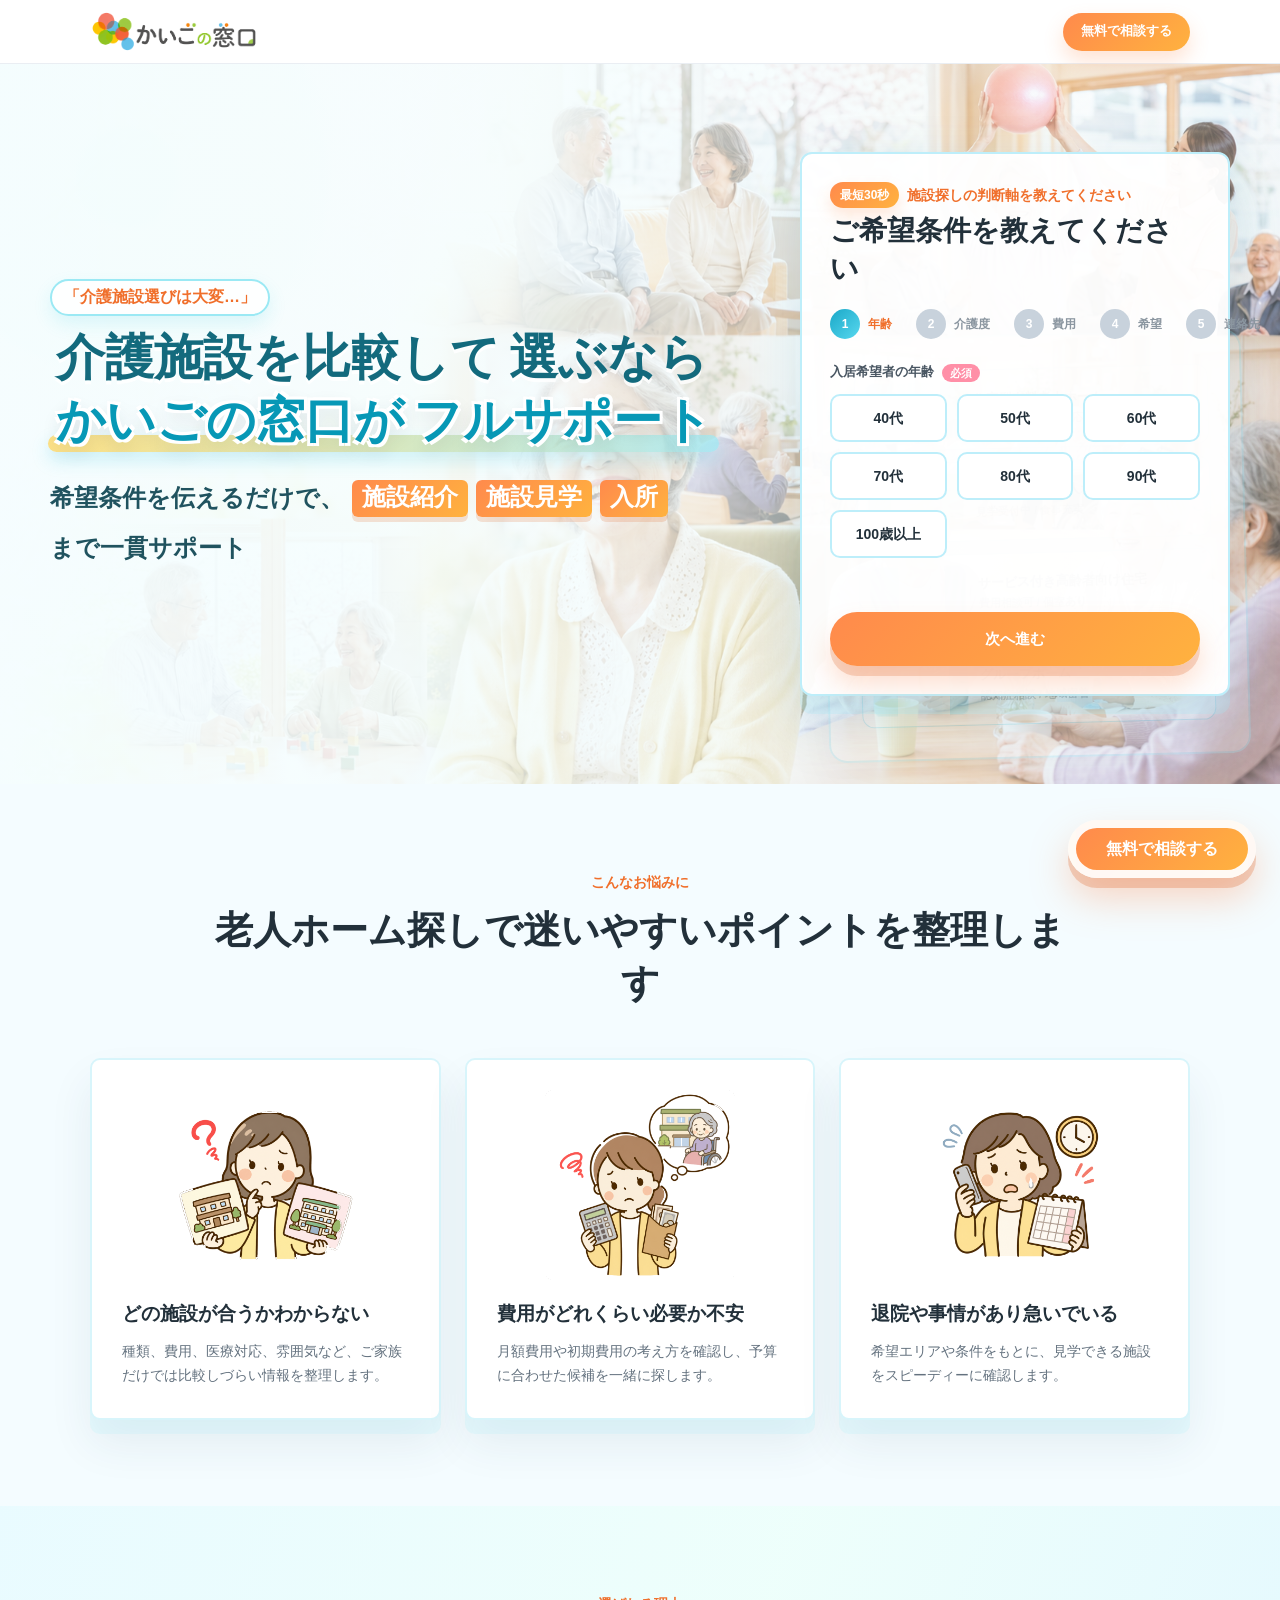
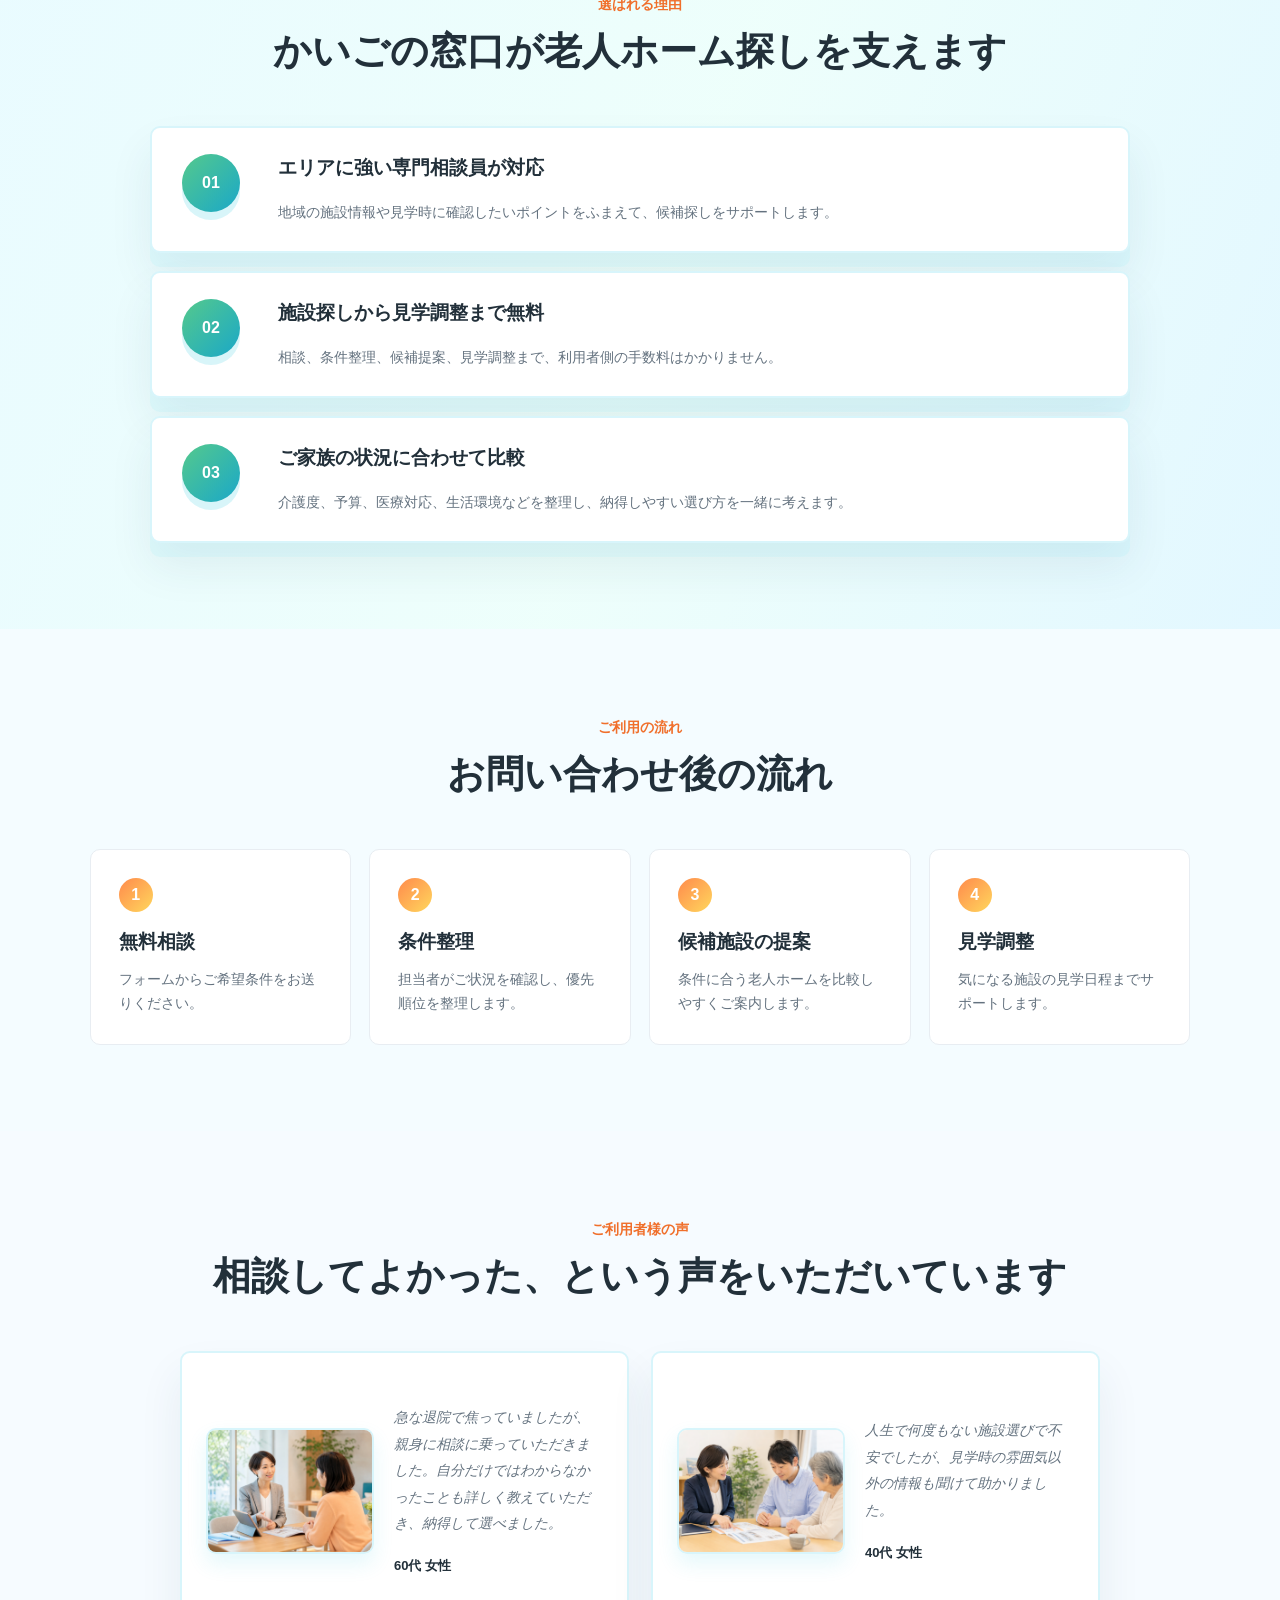
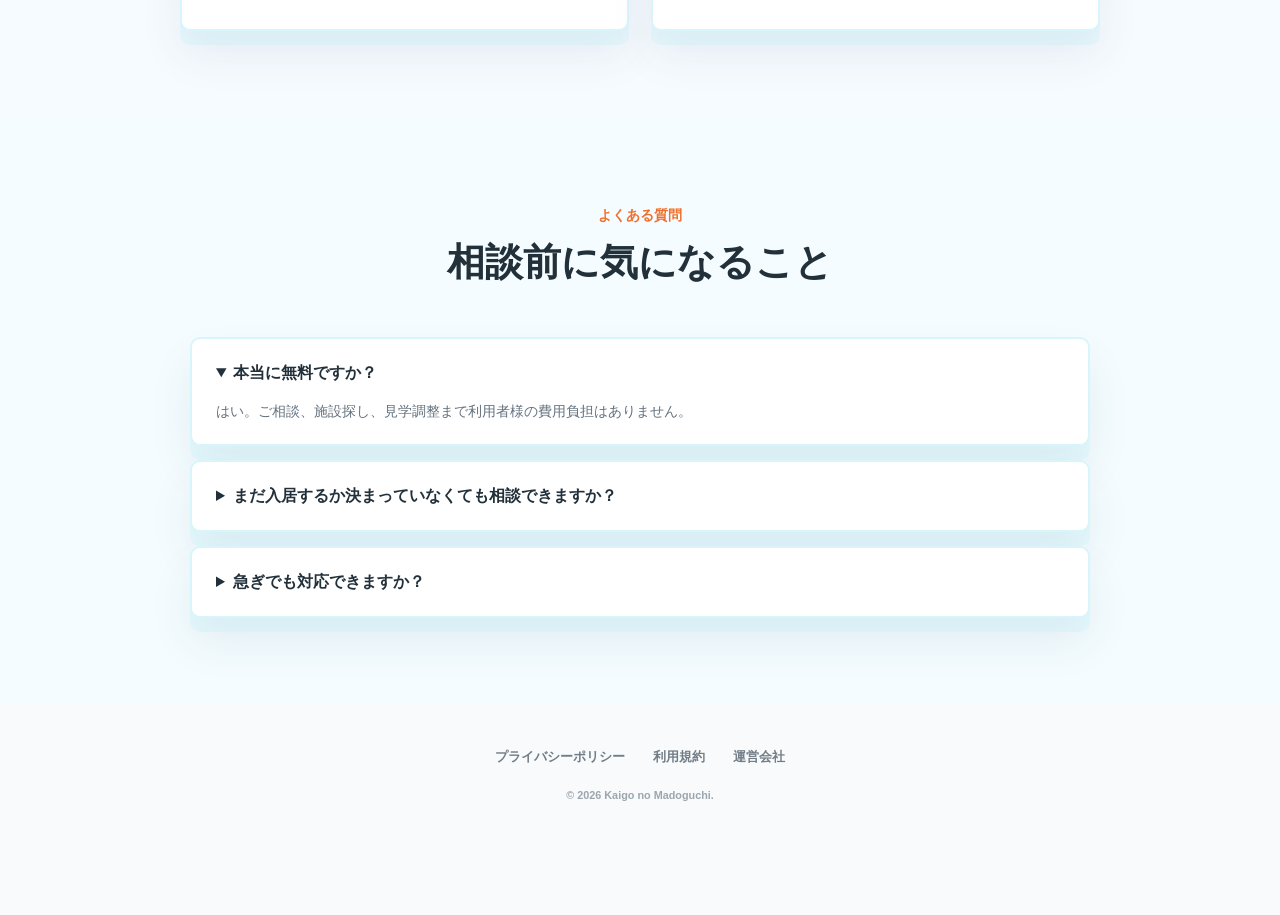
==== commit 3ac8734b: "LP v1.06反映：ブルー基調デザインリニューアル＋ヒーローコピー変更＋体験談画像追加" ====
--- a/index.html
+++ b/index.html
@@ -9,6 +9,7 @@
     })(window,document,'script','dataLayer','GTM-WV7FBTG5');</script>
     <!-- End Google Tag Manager -->
     <meta charset="utf-8">
+    <meta http-equiv="Content-Security-Policy" content="default-src 'self'; script-src 'self' 'unsafe-inline' https://www.googletagmanager.com https://www.google.com https://www.googleadservices.com https://www.google-analytics.com https://googleads.g.doubleclick.net; connect-src 'self' https://formspree.io https://www.google.com https://www.googleadservices.com https://www.googletagmanager.com https://www.google-analytics.com; img-src 'self' data: https://www.google.com https://www.googleadservices.com https://www.googletagmanager.com https://www.google-analytics.com https://googleads.g.doubleclick.net; style-src 'self' 'unsafe-inline'; frame-src https://www.googletagmanager.com https://www.google.com; form-action 'self' https://formspree.io;">
     <meta name="viewport" content="width=device-width, initial-scale=1">
     <title>老人ホーム探しの無料相談 | かいごの窓口</title>
     <meta name="description" content="老人ホーム探しなら、かいごの窓口へ。相談から入居まで、地域に強い担当者が無料でサポートします。">
@@ -62,11 +63,16 @@
         </div>
         <div class="hero-inner">
           <div class="hero-copy">
-            <p class="hero-kicker">施設探しから見学調整まで完全無料</p>
+            <p class="hero-kicker">「介護施設選びは大変…」</p>
             <h1 id="hero-title" class="hero-title">
-              <span class="hero-title-line">老人ホームを探すなら</span>
-              <span class="hero-brand-title">かいごの窓口</span>
+              <span class="hero-title-line"><span>介護施設を比較して</span><span>選ぶなら</span></span>
+              <span class="hero-brand-title"><span>かいごの窓口が</span><span>フルサポート</span></span>
             </h1>
+            <p class="hero-lead">
+              <span>希望条件を伝えるだけで、</span>
+              <b>施設紹介</b><b>施設見学</b><b>入所</b>
+              <span>まで一貫サポート</span>
+            </p>
           </div>
 
           <section id="contact" class="form-card" aria-labelledby="form-title">
@@ -288,12 +294,18 @@
         </div>
         <div class="voice-grid">
           <article>
-            <p>急な退院で焦っていましたが、親身に相談に乗っていただきました。自分だけではわからなかったことも詳しく教えていただき、納得して選べました。</p>
-            <span>60代 女性</span>
-          </article>
-          <article>
-            <p>人生で何度もない施設選びで不安でしたが、見学時の雰囲気以外の情報も聞けて助かりました。</p>
-            <span>40代 女性</span>
+            <img src="./assets/voice-consultation-1.png" alt="相談員と相談者が面談している様子">
+            <div>
+              <p>急な退院で焦っていましたが、親身に相談に乗っていただきました。自分だけではわからなかったことも詳しく教えていただき、納得して選べました。</p>
+              <span>60代 女性</span>
+            </div>
+          </article>
+          <article>
+            <img src="./assets/voice-consultation-2.png" alt="相談員が家族に施設資料を説明している様子">
+            <div>
+              <p>人生で何度もない施設選びで不安でしたが、見学時の雰囲気以外の情報も聞けて助かりました。</p>
+              <span>40代 女性</span>
+            </div>
           </article>
         </div>
       </section>
--- a/styles.css
+++ b/styles.css
@@ -2,14 +2,14 @@
   --ink: #22303a;
   --muted: #64727f;
   --line: #e8edf2;
-  --orange: #ff8f3d;
-  --orange-dark: #f07822;
+  --orange: #ff8a4c;
+  --orange-dark: #f06f2b;
   --green: #55c98c;
-  --blue: #43c7ef;
+  --blue: #1aa8c8;
   --yellow: #ffd75d;
-  --pink: #ff93aa;
-  --cream: #fff8ea;
-  --shadow: 0 24px 64px rgba(35, 52, 68, .16);
+  --pink: #ff8fa7;
+  --cream: #effbff;
+  --shadow: 0 24px 64px rgba(22, 101, 123, .16);
 }
 
 * {
@@ -25,7 +25,7 @@
   color: var(--ink);
   font-family: -apple-system, BlinkMacSystemFont, "Hiragino Sans", "Yu Gothic", "YuGothic", "Noto Sans JP", sans-serif;
   line-height: 1.75;
-  background: #fffdf7;
+  background: #f4fcff;
 }
 
 a {
@@ -78,16 +78,16 @@
   color: #fff;
   font-size: 13px;
   background: linear-gradient(135deg, var(--orange), #ffb23f);
-  box-shadow: 0 10px 20px rgba(246, 139, 60, .22);
+  box-shadow: 0 10px 20px rgba(255, 138, 76, .24);
 }
 
 .hero {
   position: relative;
   overflow: hidden;
   background:
-    radial-gradient(circle at 10% 16%, rgba(255, 215, 93, .36), transparent 24%),
-    radial-gradient(circle at 92% 22%, rgba(67, 199, 239, .25), transparent 25%),
-    linear-gradient(135deg, #fff7df, #f1fff8 50%, #eafaff);
+    radial-gradient(circle at 10% 16%, rgba(155, 233, 244, .4), transparent 24%),
+    radial-gradient(circle at 92% 22%, rgba(255, 215, 93, .2), transparent 25%),
+    linear-gradient(135deg, #effbff, #f6feff 50%, #eafaff);
 }
 
 .hero::after {
@@ -99,7 +99,7 @@
   inset: 0;
   z-index: 0;
   background:
-    linear-gradient(90deg, rgba(255, 253, 247, .98), rgba(255, 253, 247, .78) 42%, rgba(255, 253, 247, .18)),
+    linear-gradient(90deg, rgba(246, 254, 255, .98), rgba(246, 254, 255, .78) 42%, rgba(246, 254, 255, .18)),
     url("./assets/hero-senior-lifestyle.png") right center / cover no-repeat;
   opacity: .94;
 }
@@ -123,7 +123,7 @@
   inset: -16px;
   z-index: -1;
   background: rgba(255, 255, 255, .58);
-  border: 2px solid rgba(255, 184, 85, .55);
+  border: 2px solid rgba(89, 205, 229, .48);
   border-radius: 18px;
   box-shadow: 0 22px 54px rgba(35, 52, 68, .12);
   content: "";
@@ -136,7 +136,7 @@
   align-items: center;
   padding: 10px;
   background: rgba(255, 255, 255, .88);
-  border: 1px solid rgba(255, 190, 105, .78);
+  border: 1px solid rgba(96, 205, 229, .7);
   border-radius: 12px;
 }
 
@@ -169,7 +169,7 @@
 .photo-orange {
   background:
     linear-gradient(160deg, rgba(255, 255, 255, .05), rgba(255, 255, 255, .55)),
-    linear-gradient(90deg, #f8c273 0 28%, transparent 28% 34%, #fff2dc 34% 72%, transparent 72% 78%, #e39e54 78%),
+    linear-gradient(90deg, #8edbf0 0 28%, transparent 28% 34%, #ecfbff 34% 72%, transparent 72% 78%, #63bad5 78%),
     linear-gradient(#fff, #fff);
 }
 
@@ -190,7 +190,7 @@
 .photo-yellow {
   background:
     linear-gradient(160deg, rgba(255, 255, 255, .12), rgba(255, 255, 255, .56)),
-    linear-gradient(90deg, #ffda73 0 26%, transparent 26% 33%, #fff8d8 33% 72%, transparent 72% 80%, #efb74a 80%),
+    linear-gradient(90deg, #9be9f4 0 26%, transparent 26% 33%, #effbff 33% 72%, transparent 72% 80%, #43c7ef 80%),
     linear-gradient(#fff, #fff);
 }
 
@@ -235,9 +235,9 @@
   min-height: 26px;
   padding: 3px 10px;
   color: #fff;
-  background: linear-gradient(135deg, var(--orange-dark), #ffb23f);
+  background: linear-gradient(135deg, var(--orange), #ffb23f);
   border-radius: 999px;
-  box-shadow: 0 8px 16px rgba(246, 139, 60, .2);
+  box-shadow: 0 8px 16px rgba(255, 138, 76, .2);
   font-size: 12px;
   line-height: 1;
 }
@@ -248,37 +248,42 @@
   width: fit-content;
   padding: 6px 12px;
   background: rgba(255, 255, 255, .9);
-  border: 2px solid #ffb86a;
+  border: 2px solid #9be9f4;
   border-radius: 999px;
   font-size: 16px;
   line-height: 1.3;
-  box-shadow: 0 8px 18px rgba(246, 139, 60, .13);
+  box-shadow: 0 8px 18px rgba(39, 198, 223, .13);
 }
 
 .hero-title {
   position: relative;
   z-index: 2;
   margin: 14px 0 0;
-  font-size: clamp(42px, 5.2vw, 64px);
-  line-height: 1.16;
+  font-size: clamp(38px, 3.8vw, 52px);
+  line-height: 1.14;
   letter-spacing: 0;
 }
 
 .hero-title-line {
-  display: block;
+  display: flex;
+  flex-wrap: wrap;
+  gap: 0 .18em;
   width: fit-content;
+  max-width: 100%;
   padding: 0 .12em;
-  color: #26333d;
+  color: #136a7d;
   text-shadow: 0 4px 0 rgba(255, 255, 255, .82);
-  white-space: nowrap;
 }
 
 .hero-brand-title {
   position: relative;
-  display: inline-block;
+  display: inline-flex;
+  flex-wrap: wrap;
+  gap: 0 .18em;
+  max-width: 100%;
   margin-top: 8px;
   padding: 0 .12em .1em;
-  color: #172632;
+  color: #0798b6;
   text-shadow:
     3px 3px 0 #fff,
     -3px 3px 0 #fff,
@@ -294,26 +299,42 @@
   left: -.04em;
   z-index: -1;
   height: .34em;
-  background: linear-gradient(90deg, #ffd75d, #ffb23f);
+  background: linear-gradient(90deg, rgba(255, 215, 93, .74), rgba(155, 233, 244, .72));
   border-radius: 999px;
-  box-shadow: 0 8px 18px rgba(255, 178, 63, .24);
+  box-shadow: 0 8px 18px rgba(39, 198, 223, .22);
   content: "";
 }
 
 .hero-lead {
+  display: flex;
+  flex-wrap: wrap;
+  align-items: center;
+  gap: 8px;
   max-width: 760px;
   margin: 24px 0 0;
-  color: #43505b;
+  color: #20535f;
   font-size: clamp(18px, 2.1vw, 24px);
-  font-weight: 800;
+  font-weight: 900;
+  width: fit-content;
+}
+
+.hero-lead b {
+  display: inline-flex;
+  align-items: center;
+  padding: 3px 10px 5px;
+  color: #fff;
+  background: linear-gradient(135deg, var(--orange), #ffb23f);
+  border-radius: 6px;
+  line-height: 1.2;
+  box-shadow: 0 5px 0 rgba(219, 93, 31, .18);
 }
 
 .form-card {
   padding: 28px;
   background: rgba(255, 255, 255, .96);
-  border: 2px solid #ffe5b7;
+  border: 2px solid #bdeefa;
   border-radius: 12px;
-  box-shadow: 0 18px 0 rgba(255, 215, 93, .22), var(--shadow);
+  box-shadow: 0 18px 0 rgba(155, 233, 244, .22), var(--shadow);
 }
 
 .form-card h2 {
@@ -356,7 +377,7 @@
 }
 
 .step-dot.active::before {
-  background: linear-gradient(135deg, var(--orange), #ffb23f);
+  background: linear-gradient(135deg, var(--blue), #58d8ef);
 }
 
 .step-line {
@@ -423,7 +444,7 @@
   color: var(--ink);
   cursor: pointer;
   background: #fff;
-  border: 2px solid #ffd9a8;
+  border: 2px solid #bdeefa;
   border-radius: 10px;
   font-size: 14px;
   font-weight: 900;
@@ -433,14 +454,14 @@
 
 .choice-grid button:hover {
   transform: translateY(-1px);
-  box-shadow: 0 8px 18px rgba(246, 139, 60, .14);
+  box-shadow: 0 8px 18px rgba(39, 198, 223, .14);
 }
 
 .choice-grid button.selected {
   color: #fff;
-  background: linear-gradient(135deg, var(--orange-dark), #ffb23f);
+  background: linear-gradient(135deg, var(--blue), #58d8ef);
   border-color: transparent;
-  box-shadow: 0 8px 0 rgba(224, 107, 25, .22);
+  box-shadow: 0 8px 0 rgba(7, 152, 182, .22);
 }
 
 .age-grid,
@@ -473,7 +494,7 @@
 .contact-form select:focus,
 .contact-form textarea:focus {
   border-color: var(--orange);
-  box-shadow: 0 0 0 4px rgba(255, 143, 61, .16);
+  box-shadow: 0 0 0 4px rgba(39, 198, 223, .16);
 }
 
 .primary-button,
@@ -488,8 +509,8 @@
 
 .primary-button {
   color: #fff;
-  background: linear-gradient(135deg, var(--orange-dark), #ffb23f);
-  box-shadow: 0 10px 0 rgba(224, 107, 25, .25), 0 18px 28px rgba(246, 139, 60, .28);
+  background: linear-gradient(135deg, var(--orange), #ffb23f);
+  box-shadow: 0 10px 0 rgba(219, 93, 31, .22), 0 18px 28px rgba(255, 138, 76, .28);
 }
 
 .form-submit {
@@ -514,8 +535,8 @@
 
 .secondary-button {
   color: var(--orange-dark);
-  background: #fff7ea;
-  border: 2px solid #ffd9a8;
+  background: #effbff;
+  border: 2px solid #bdeefa;
 }
 
 .form-actions {
@@ -572,7 +593,7 @@
 }
 
 .worries {
-  background: #fffdf7;
+  background: #f4fcff;
 }
 
 .card-grid {
@@ -588,9 +609,9 @@
 .voice-grid article,
 .faq-list details {
   background: #fff;
-  border: 2px solid #fff0d5;
+  border: 2px solid #d8f5fb;
   border-radius: 10px;
-  box-shadow: 0 14px 0 rgba(255, 215, 93, .16), 0 24px 44px rgba(44, 64, 84, .08);
+  box-shadow: 0 14px 0 rgba(155, 233, 244, .16), 0 24px 44px rgba(44, 64, 84, .08);
 }
 
 .card-grid article {
@@ -624,7 +645,7 @@
 }
 
 .reasons {
-  background: linear-gradient(110deg, rgba(255, 245, 205, .82), rgba(226, 255, 241, .9) 52%, rgba(225, 247, 255, .92));
+  background: linear-gradient(110deg, rgba(232, 251, 255, .9), rgba(237, 255, 251, .9) 52%, rgba(225, 247, 255, .92));
 }
 
 .reason-list {
@@ -652,11 +673,11 @@
   font-weight: 900;
   background: linear-gradient(135deg, var(--green), var(--blue));
   border-radius: 50%;
-  box-shadow: 0 8px 0 rgba(79, 203, 145, .18);
+  box-shadow: 0 8px 0 rgba(39, 198, 223, .18);
 }
 
 .flow {
-  background: #fffdf7;
+  background: #f4fcff;
 }
 
 .flow-steps {
@@ -683,7 +704,7 @@
   margin-bottom: 16px;
   color: #fff;
   font-weight: 900;
-  background: var(--orange);
+  background: linear-gradient(135deg, var(--orange), var(--yellow));
   border-radius: 50%;
 }
 
@@ -700,7 +721,22 @@
 }
 
 .voice-grid article {
-  padding: 30px;
+  display: grid;
+  grid-template-columns: 168px minmax(0, 1fr);
+  gap: 20px;
+  align-items: center;
+  min-height: 280px;
+  padding: 24px;
+}
+
+.voice-grid img {
+  display: block;
+  width: 100%;
+  aspect-ratio: 4 / 3;
+  object-fit: cover;
+  border: 2px solid #d8f5fb;
+  border-radius: 10px;
+  box-shadow: 0 10px 20px rgba(39, 198, 223, .12);
 }
 
 .voice-grid p {
@@ -716,7 +752,7 @@
 }
 
 .faq {
-  background: #fffdf7;
+  background: #f4fcff;
 }
 
 .faq-list {
@@ -765,17 +801,17 @@
   min-height: 58px;
   padding: 0 30px;
   color: #fff;
-  background: linear-gradient(135deg, var(--orange-dark), #ffb23f);
+  background: linear-gradient(135deg, var(--orange), #ffb23f);
   border: 8px solid rgba(255, 255, 255, .94);
-  box-shadow: 0 10px 0 rgba(224, 107, 25, .28), 0 20px 38px rgba(246, 139, 60, .34);
+  box-shadow: 0 10px 0 rgba(219, 93, 31, .26), 0 20px 38px rgba(255, 138, 76, .34);
 }
 
 .thanks-page {
   min-height: 100vh;
   background:
-    radial-gradient(circle at 12% 16%, rgba(255, 215, 93, .28), transparent 28%),
+    radial-gradient(circle at 12% 16%, rgba(155, 233, 244, .28), transparent 28%),
     radial-gradient(circle at 88% 84%, rgba(67, 199, 239, .18), transparent 30%),
-    linear-gradient(135deg, #fffdf7, #effff7 54%, #eefaff);
+    linear-gradient(135deg, #f4fcff, #effffb 54%, #eefaff);
 }
 
 .thanks-main {
@@ -790,9 +826,9 @@
   padding: clamp(34px, 6vw, 58px);
   text-align: center;
   background: rgba(255, 255, 255, .94);
-  border: 2px solid #ffe7b7;
+  border: 2px solid #bdeefa;
   border-radius: 12px;
-  box-shadow: 0 18px 0 rgba(255, 215, 93, .24), 0 28px 60px rgba(40, 55, 70, .14);
+  box-shadow: 0 18px 0 rgba(155, 233, 244, .24), 0 28px 60px rgba(40, 55, 70, .14);
 }
 
 .thanks-icon {
@@ -831,8 +867,8 @@
   margin-top: 36px;
   padding: 28px;
   text-align: left;
-  background: #fffaf0;
-  border: 1px solid #ffe7b7;
+  background: #effbff;
+  border: 1px solid #bdeefa;
   border-radius: 10px;
 }
 
@@ -901,6 +937,21 @@
     transform: none;
   }
 
+  .hero-title {
+    font-size: clamp(34px, 6.2vw, 44px);
+    line-height: 1.18;
+  }
+
+  .hero-title-line,
+  .hero-brand-title {
+    width: 100%;
+  }
+
+  .hero-title-line span,
+  .hero-brand-title span {
+    white-space: nowrap;
+  }
+
   .form-card {
     width: min(520px, 100%);
     margin: 0 auto;
@@ -912,6 +963,10 @@
     grid-template-columns: 1fr;
   }
 
+  .voice-grid article {
+    grid-template-columns: 180px minmax(0, 1fr);
+  }
+
   .reason-list article {
     grid-template-columns: 1fr;
   }
@@ -931,28 +986,19 @@
   }
 
   .hero::after {
-    position: absolute;
-    right: 0;
-    left: 0;
-    top: 108px;
-    z-index: 0;
-    display: block;
-    height: 138px;
-    background: url("./assets/mobile-green-city-bg.svg") center bottom / 100% 100% no-repeat;
-    content: "";
-    opacity: .78;
-    pointer-events: none;
+    display: none;
   }
 
   .hero-bg {
     background:
-      linear-gradient(180deg, rgba(241, 249, 255, .96), rgba(255, 253, 247, .88) 58%, rgba(255, 253, 247, .96)),
-      url("./assets/hero-senior-lifestyle.png") center top / cover no-repeat;
+      linear-gradient(180deg, rgba(244, 253, 255, .8) 0%, rgba(244, 253, 255, .58) 46%, rgba(246, 254, 255, .88) 76%, rgba(246, 254, 255, .96) 100%),
+      url("./assets/mobile-hero-happy-senior.png") center 70% / cover no-repeat;
   }
 
   .hero-inner {
     width: min(100% - 34px, 1180px);
     padding-top: 26px;
+    padding-bottom: 28px;
   }
 
   .brand img {
@@ -965,7 +1011,12 @@
   }
 
   .hero-title {
-    font-size: clamp(30px, 8vw, 38px);
+    font-size: clamp(25px, 6.5vw, 31px);
+    line-height: 1.24;
+  }
+
+  .hero-brand-title {
+    margin-top: 5px;
   }
 
   .hero-kicker {
@@ -975,12 +1026,41 @@
     white-space: normal;
   }
 
+  .hero-lead {
+    gap: 6px;
+    margin-top: 10px;
+    font-size: 14px;
+    line-height: 1.55;
+    width: 100%;
+  }
+
+  .hero-lead b {
+    padding: 2px 8px 4px;
+  }
+
   .facility-showcase {
     display: none;
   }
 
+  .voice-grid article {
+    grid-template-columns: 116px minmax(0, 1fr);
+    gap: 14px;
+    min-height: 238px;
+    padding: 18px;
+  }
+
+  .voice-grid p {
+    line-height: 1.7;
+    font-size: 13px;
+  }
+
+  .voice-grid span {
+    margin-top: 12px;
+  }
+
   .form-card {
     width: min(100%, 500px);
+    margin-top: 2px;
     padding: 20px;
     background: rgba(255, 255, 255, .98);
   }
@@ -1036,6 +1116,7 @@
     min-height: 52px;
     border-width: 6px;
   }
+
 }
 
 @media (max-width: 380px) {
@@ -1044,7 +1125,7 @@
   }
 
   .hero-title {
-    font-size: 29px;
+    font-size: 23px;
   }
 
   .form-card h2 {
@@ -1058,11 +1139,12 @@
   .step-dot {
     font-size: 9px;
   }
+
 }
 
 @media (max-width: 340px) {
   .hero-title {
-    font-size: 26px;
+    font-size: 21px;
   }
 
   .form-card h2 {
